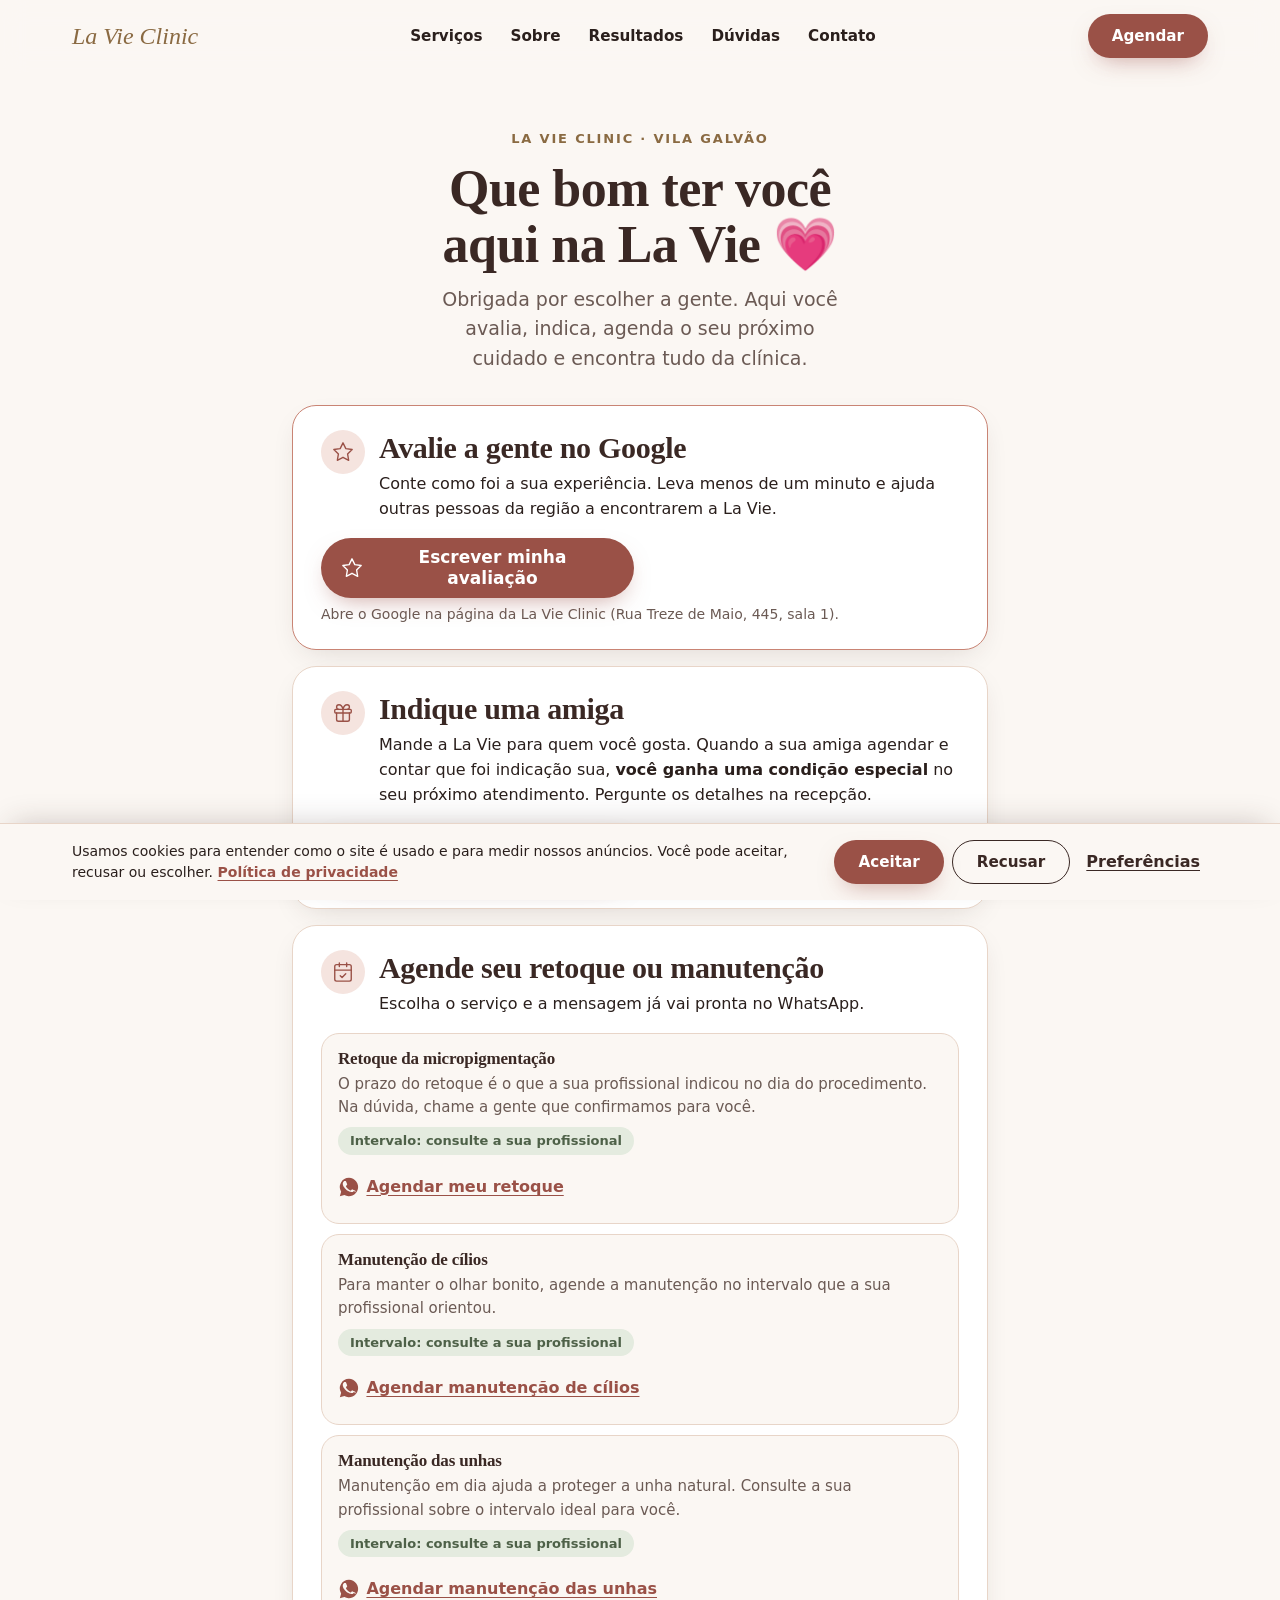
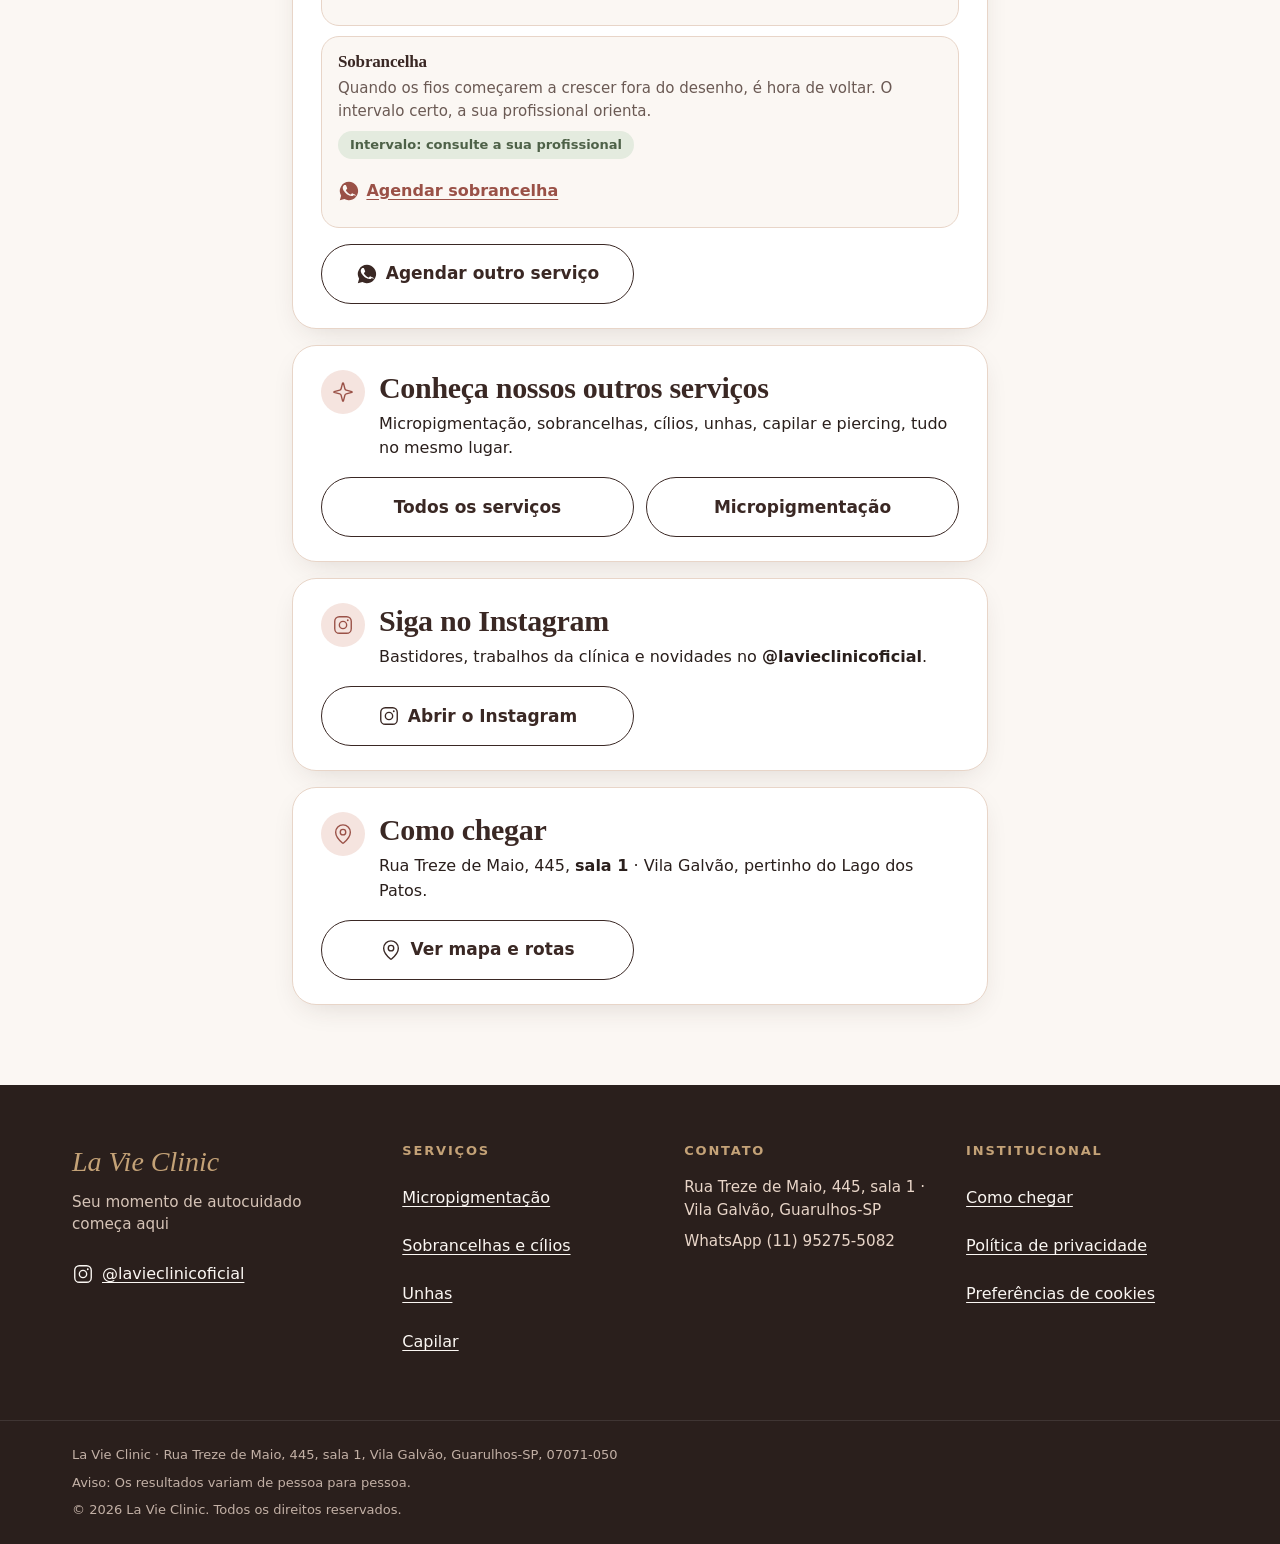
==== cliente/index.html @ 8a04c27c "deploy: paginas /como-chegar e /cliente (QR) + link Como chegar no rodape e no link na bio" ====
<!DOCTYPE html>
<html lang="pt-BR" data-astro-cid-37fxchfa>
<head>
<meta charset="utf-8">
<meta name="viewport" content="width=device-width, initial-scale=1">
<meta name="theme-color" content="#FBF7F3">
<title>Que bom ter você aqui | La Vie Clinic</title>
<meta name="description" content="Página das clientes da La Vie Clinic: avalie, indique uma amiga, agende seu retoque ou manutenção e veja como chegar.">
<meta name="robots" content="noindex, nofollow">
<link rel="canonical" href="https://marcos4213.github.io/la-vie-clinic/cliente/">
<meta property="og:site_name" content="La Vie Clinic">
<meta property="og:title" content="Que bom ter você aqui | La Vie Clinic">
<meta property="og:description" content="Página das clientes da La Vie Clinic: avalie, indique uma amiga, agende seu retoque ou manutenção e veja como chegar.">
<meta property="og:url" content="https://marcos4213.github.io/la-vie-clinic/cliente/">
<meta property="og:image" content="https://marcos4213.github.io/la-vie-clinic/og-default.jpg">
<meta property="og:image:width" content="1200">
<meta property="og:image:height" content="630">
<meta property="og:locale" content="pt_BR">
<meta property="og:type" content="website">
<meta name="twitter:card" content="summary_large_image">
<link rel="icon" type="image/svg+xml" href="../favicon.svg">
<script>document.documentElement.classList.add("js");</script>
<link rel="stylesheet" href="../_astro/index.BKLqGdu9.css">
<link rel="stylesheet" href="../assets/css/paginas-qr.css">
<style>.bg-porcelana\/92[data-astro-cid-3ef6ksr2]{background-color:#fbf7f3eb}</style>
<script type="module" src="../_astro/hoisted.CoeLrfD2.js"></script>
</head>
<body data-astro-cid-37fxchfa>
<a href="#conteudo" class="sr-only focus:not-sr-only focus:absolute focus:top-2 focus:left-2 focus:z-[100] focus:bg-cacau focus:text-porcelana focus:px-4 focus:py-2 focus:rounded-full" data-astro-cid-37fxchfa>Pular para o conteúdo</a>
<header id="site-header" class="sticky top-0 z-40 bg-porcelana/92 backdrop-blur-md transition-shadow" data-astro-cid-3ef6ksr2>
<div class="container-gal flex items-center justify-between gap-4 min-h-[72px]" data-astro-cid-3ef6ksr2>
<a href="../" aria-label="La Vie Clinic, página inicial" class="font-display italic text-[1.5rem] leading-none text-champagne-700 py-2 min-h-[44px] inline-flex items-center" data-astro-cid-3ef6ksr2>La Vie Clinic</a>
<nav aria-label="Navegação principal" class="hidden lg:flex items-center gap-7" data-astro-cid-3ef6ksr2><a href="../#servicos" class="text-[0.95rem] font-semibold text-ink hover:text-rose-700 min-h-[44px] inline-flex items-center" data-astro-cid-3ef6ksr2>Serviços</a><a href="../#sobre" class="text-[0.95rem] font-semibold text-ink hover:text-rose-700 min-h-[44px] inline-flex items-center" data-astro-cid-3ef6ksr2>Sobre</a><a href="../#resultados" class="text-[0.95rem] font-semibold text-ink hover:text-rose-700 min-h-[44px] inline-flex items-center" data-astro-cid-3ef6ksr2>Resultados</a><a href="../#duvidas" class="text-[0.95rem] font-semibold text-ink hover:text-rose-700 min-h-[44px] inline-flex items-center" data-astro-cid-3ef6ksr2>Dúvidas</a><a href="../#contato" class="text-[0.95rem] font-semibold text-ink hover:text-rose-700 min-h-[44px] inline-flex items-center" data-astro-cid-3ef6ksr2>Contato</a></nav>
<div class="flex items-center gap-3" data-astro-cid-3ef6ksr2>
<a href="https://wa.me/5511952755082?text=Ol%C3%A1%21%20Vim%20pelo%20site%20da%20La%20Vie%20Clinic%20e%20gostaria%20de%20agendar%20um%20hor%C3%A1rio.%20%28ref%3A%20cliente-header%29" target="_blank" rel="noopener" data-wa data-servico="geral" data-origem="cliente-header" class="btn-primary !min-h-[44px] !px-6 text-[0.95rem]" data-astro-cid-3ef6ksr2>Agendar</a>
<button id="menu-btn" class="lg:hidden inline-flex items-center justify-center w-[44px] h-[44px] rounded-full border-[1.5px] border-cacau text-cacau" aria-expanded="false" aria-controls="menu-mobile" aria-label="Abrir menu" data-astro-cid-3ef6ksr2><svg width="22" height="22" viewBox="0 0 24 24" fill="none" stroke="currentColor" stroke-width="1.5" stroke-linecap="round" stroke-linejoin="round" aria-hidden="true" focusable="false"><path d="M4 7h16M4 12h16M4 17h16"/></svg></button>
</div>
</div>
<div id="menu-mobile" class="lg:hidden hidden border-t border-nude bg-porcelana" data-astro-cid-3ef6ksr2><nav aria-label="Menu móvel" class="container-gal flex flex-col py-4" data-astro-cid-3ef6ksr2><a href="../#servicos" class="menu-link py-3 min-h-[44px] inline-flex items-center font-semibold text-ink border-b border-nude/60 last:border-0" data-astro-cid-3ef6ksr2>Serviços</a><a href="../#sobre" class="menu-link py-3 min-h-[44px] inline-flex items-center font-semibold text-ink border-b border-nude/60 last:border-0" data-astro-cid-3ef6ksr2>Sobre</a><a href="../#resultados" class="menu-link py-3 min-h-[44px] inline-flex items-center font-semibold text-ink border-b border-nude/60 last:border-0" data-astro-cid-3ef6ksr2>Resultados</a><a href="../#duvidas" class="menu-link py-3 min-h-[44px] inline-flex items-center font-semibold text-ink border-b border-nude/60 last:border-0" data-astro-cid-3ef6ksr2>Dúvidas</a><a href="../#contato" class="menu-link py-3 min-h-[44px] inline-flex items-center font-semibold text-ink border-b border-nude/60 last:border-0" data-astro-cid-3ef6ksr2>Contato</a></nav></div>
</header>
<main id="conteudo" class="lv-main">
<div class="lv-wrap">
<div class="lv-hero">
<p class="eyebrow">La Vie Clinic · Vila Galvão</p>
<h1 class="mt-3">Que bom ter você aqui na La Vie <span aria-hidden="true">💗</span></h1>
<p class="lv-lead">Obrigada por escolher a gente. Aqui você avalia, indica, agenda o seu próximo cuidado e encontra tudo da clínica.</p>
</div>

<div class="lv-cards">

<section class="lv-card lv-card-destaque" aria-labelledby="c-avalie">
<div class="lv-card-top"><span class="lv-ico"><svg width="22" height="22" viewBox="0 0 24 24" fill="none" stroke="currentColor" stroke-width="1.5" stroke-linecap="round" stroke-linejoin="round" aria-hidden="true" focusable="false"><polygon points="12 2 15.09 8.26 22 9.27 17 14.14 18.18 21.02 12 17.77 5.82 21.02 7 14.14 2 9.27 8.91 8.26 12 2"/></svg></span><div>
<h2 id="c-avalie">Avalie a gente no Google</h2>
<p>Conte como foi a sua experiência. Leva menos de um minuto e ajuda outras pessoas da região a encontrarem a La Vie.</p>
</div></div>
<div class="lv-acoes"><a href="https://search.google.com/local/writereview?placeid=ChIJaS_pgof1zpQRuhYhUJe0MIQ" target="_blank" rel="noopener" class="btn-primary lv-btn" data-acao="avaliar_google"><svg width="22" height="22" viewBox="0 0 24 24" fill="none" stroke="currentColor" stroke-width="1.5" stroke-linecap="round" stroke-linejoin="round" aria-hidden="true" focusable="false"><polygon points="12 2 15.09 8.26 22 9.27 17 14.14 18.18 21.02 12 17.77 5.82 21.02 7 14.14 2 9.27 8.91 8.26 12 2"/></svg><span>Escrever minha avaliação</span></a></div>
<p class="lv-nota">Abre o Google na página da La Vie Clinic (Rua Treze de Maio, 445, sala 1).</p>
</section>

<section class="lv-card" aria-labelledby="c-indique">
<div class="lv-card-top"><span class="lv-ico"><svg width="22" height="22" viewBox="0 0 24 24" fill="none" stroke="currentColor" stroke-width="1.5" stroke-linecap="round" stroke-linejoin="round" aria-hidden="true" focusable="false"><rect x="3" y="8" width="18" height="4" rx="1"/><path d="M12 8v13"/><path d="M19 12v7a2 2 0 0 1-2 2H7a2 2 0 0 1-2-2v-7"/><path d="M7.5 8a2.5 2.5 0 0 1 0-5A4.8 8 0 0 1 12 8a4.8 8 0 0 1 4.5-5 2.5 2.5 0 0 1 0 5"/></svg></span><div>
<h2 id="c-indique">Indique uma amiga</h2>
<p>Mande a La Vie para quem você gosta. Quando a sua amiga agendar e contar que foi indicação sua, <strong>você ganha uma condição especial</strong> no seu próximo atendimento. Pergunte os detalhes na recepção.</p>
</div></div>
<div class="lv-acoes">
<a href="https://wa.me/?text=Oi%21%20Fiz%20um%20procedimento%20na%20La%20Vie%20Clinic%2C%20na%20Vila%20Galv%C3%A3o%20%28pertinho%20do%20Lago%20dos%20Patos%29%2C%20e%20amei%20o%20atendimento.%20Se%20quiser%20conhecer%2C%20o%20site%20%C3%A9%20este%3A%20https%3A%2F%2Fmarcos4213.github.io%2Fla-vie-clinic%2F%3Futm_source%3Dindicacao%26utm_medium%3Dwhatsapp%26utm_campaign%3Dindique-uma-amiga%26utm_content%3Dsem-origem%20.%20Se%20agendar%2C%20fala%20que%20foi%20indica%C3%A7%C3%A3o%20minha%21" target="_blank" rel="noopener" class="btn-primary lv-btn" data-acao="indicar_amiga" data-share><svg width="22" height="22" viewBox="0 0 24 24" fill="currentColor" aria-hidden="true" focusable="false"><path d="M12 2a10 10 0 0 0-8.6 15.1L2 22l5-1.3A10 10 0 1 0 12 2zm5.4 14.1c-.2.7-1.3 1.3-1.9 1.4-.5 0-1.1.2-3.7-.8-3.1-1.3-5.1-4.5-5.3-4.7-.1-.2-1.3-1.8-1.3-3.4s.8-2.4 1.1-2.7c.3-.3.7-.4 1-.4h.7c.2 0 .5 0 .8.6l1.1 2.7c.1.2.1.5 0 .7l-.5.7-.6.6c-.2.2-.3.4-.1.7.2.3.9 1.5 2 2.4 1.4 1.2 2.5 1.6 2.9 1.8.3.2.5.1.7-.1l.8-.9c.2-.3.4-.2.7-.1l2.6 1.2c.4.2.6.3.7.5 0 .1 0 .7-.2 1.4z"/></svg><span>Indicar pelo WhatsApp</span></a>
<a href="https://wa.me/5511952755082?text=Ol%C3%A1%21%20Indiquei%20a%20La%20Vie%20Clinic%20para%20uma%20amiga.%20O%20nome%20dela%20%C3%A9%3A%20%28ref%3A%20qr-sem-origem-indicacao%29" target="_blank" rel="noopener" class="btn-secondary lv-btn" data-wa data-servico="indicacao" data-origem="qr-sem-origem" data-wa-msg="Olá! Indiquei a La Vie Clinic para uma amiga. O nome dela é: (ref: qr-{origem}-indicacao)">Avisar a clínica que indiquei</a>
</div>
</section>

<section class="lv-card" aria-labelledby="c-agende">
<div class="lv-card-top"><span class="lv-ico"><svg width="22" height="22" viewBox="0 0 24 24" fill="none" stroke="currentColor" stroke-width="1.5" stroke-linecap="round" stroke-linejoin="round" aria-hidden="true" focusable="false"><rect width="18" height="18" x="3" y="4" rx="2"/><path d="M16 2v4M8 2v4M3 10h18"/><path d="m9 16 2 2 4-4"/></svg></span><div>
<h2 id="c-agende">Agende seu retoque ou manutenção</h2>
<p>Escolha o serviço e a mensagem já vai pronta no WhatsApp.</p>
</div></div>
<div class="lv-servicos">
<div class="lv-servico">
<h3>Retoque da micropigmentação</h3>
<p>O prazo do retoque é o que a sua profissional indicou no dia do procedimento. Na dúvida, chame a gente que confirmamos para você.</p>
<span class="lv-chip">Intervalo: consulte a sua profissional</span><br>
<a href="https://wa.me/5511952755082?text=Ol%C3%A1%21%20Vim%20pelo%20QR%20code%20da%20cl%C3%ADnica%20e%20quero%20agendar%20o%20retoque%20da%20minha%20micropigmenta%C3%A7%C3%A3o.%20%28ref%3A%20qr-sem-origem-retoque-micro%29" target="_blank" rel="noopener" data-wa data-servico="retoque-micro" data-origem="qr-sem-origem" data-wa-msg="Olá! Vim pelo QR code da clínica e quero agendar o retoque da minha micropigmentação. (ref: qr-{origem}-retoque-micro)"><svg width="22" height="22" viewBox="0 0 24 24" fill="currentColor" aria-hidden="true" focusable="false"><path d="M12 2a10 10 0 0 0-8.6 15.1L2 22l5-1.3A10 10 0 1 0 12 2zm5.4 14.1c-.2.7-1.3 1.3-1.9 1.4-.5 0-1.1.2-3.7-.8-3.1-1.3-5.1-4.5-5.3-4.7-.1-.2-1.3-1.8-1.3-3.4s.8-2.4 1.1-2.7c.3-.3.7-.4 1-.4h.7c.2 0 .5 0 .8.6l1.1 2.7c.1.2.1.5 0 .7l-.5.7-.6.6c-.2.2-.3.4-.1.7.2.3.9 1.5 2 2.4 1.4 1.2 2.5 1.6 2.9 1.8.3.2.5.1.7-.1l.8-.9c.2-.3.4-.2.7-.1l2.6 1.2c.4.2.6.3.7.5 0 .1 0 .7-.2 1.4z"/></svg><span>Agendar meu retoque</span></a>
</div>
<div class="lv-servico">
<h3>Manutenção de cílios</h3>
<p>Para manter o olhar bonito, agende a manutenção no intervalo que a sua profissional orientou.</p>
<span class="lv-chip">Intervalo: consulte a sua profissional</span><br>
<a href="https://wa.me/5511952755082?text=Ol%C3%A1%21%20Vim%20pelo%20QR%20code%20da%20cl%C3%ADnica%20e%20quero%20agendar%20a%20manuten%C3%A7%C3%A3o%20dos%20meus%20c%C3%ADlios.%20%28ref%3A%20qr-sem-origem-manutencao-cilios%29" target="_blank" rel="noopener" data-wa data-servico="manutencao-cilios" data-origem="qr-sem-origem" data-wa-msg="Olá! Vim pelo QR code da clínica e quero agendar a manutenção dos meus cílios. (ref: qr-{origem}-manutencao-cilios)"><svg width="22" height="22" viewBox="0 0 24 24" fill="currentColor" aria-hidden="true" focusable="false"><path d="M12 2a10 10 0 0 0-8.6 15.1L2 22l5-1.3A10 10 0 1 0 12 2zm5.4 14.1c-.2.7-1.3 1.3-1.9 1.4-.5 0-1.1.2-3.7-.8-3.1-1.3-5.1-4.5-5.3-4.7-.1-.2-1.3-1.8-1.3-3.4s.8-2.4 1.1-2.7c.3-.3.7-.4 1-.4h.7c.2 0 .5 0 .8.6l1.1 2.7c.1.2.1.5 0 .7l-.5.7-.6.6c-.2.2-.3.4-.1.7.2.3.9 1.5 2 2.4 1.4 1.2 2.5 1.6 2.9 1.8.3.2.5.1.7-.1l.8-.9c.2-.3.4-.2.7-.1l2.6 1.2c.4.2.6.3.7.5 0 .1 0 .7-.2 1.4z"/></svg><span>Agendar manutenção de cílios</span></a>
</div>
<div class="lv-servico">
<h3>Manutenção das unhas</h3>
<p>Manutenção em dia ajuda a proteger a unha natural. Consulte a sua profissional sobre o intervalo ideal para você.</p>
<span class="lv-chip">Intervalo: consulte a sua profissional</span><br>
<a href="https://wa.me/5511952755082?text=Ol%C3%A1%21%20Vim%20pelo%20QR%20code%20da%20cl%C3%ADnica%20e%20quero%20agendar%20a%20manuten%C3%A7%C3%A3o%20das%20minhas%20unhas.%20%28ref%3A%20qr-sem-origem-manutencao-unhas%29" target="_blank" rel="noopener" data-wa data-servico="manutencao-unhas" data-origem="qr-sem-origem" data-wa-msg="Olá! Vim pelo QR code da clínica e quero agendar a manutenção das minhas unhas. (ref: qr-{origem}-manutencao-unhas)"><svg width="22" height="22" viewBox="0 0 24 24" fill="currentColor" aria-hidden="true" focusable="false"><path d="M12 2a10 10 0 0 0-8.6 15.1L2 22l5-1.3A10 10 0 1 0 12 2zm5.4 14.1c-.2.7-1.3 1.3-1.9 1.4-.5 0-1.1.2-3.7-.8-3.1-1.3-5.1-4.5-5.3-4.7-.1-.2-1.3-1.8-1.3-3.4s.8-2.4 1.1-2.7c.3-.3.7-.4 1-.4h.7c.2 0 .5 0 .8.6l1.1 2.7c.1.2.1.5 0 .7l-.5.7-.6.6c-.2.2-.3.4-.1.7.2.3.9 1.5 2 2.4 1.4 1.2 2.5 1.6 2.9 1.8.3.2.5.1.7-.1l.8-.9c.2-.3.4-.2.7-.1l2.6 1.2c.4.2.6.3.7.5 0 .1 0 .7-.2 1.4z"/></svg><span>Agendar manutenção das unhas</span></a>
</div>
<div class="lv-servico">
<h3>Sobrancelha</h3>
<p>Quando os fios começarem a crescer fora do desenho, é hora de voltar. O intervalo certo, a sua profissional orienta.</p>
<span class="lv-chip">Intervalo: consulte a sua profissional</span><br>
<a href="https://wa.me/5511952755082?text=Ol%C3%A1%21%20Vim%20pelo%20QR%20code%20da%20cl%C3%ADnica%20e%20quero%20agendar%20minha%20sobrancelha.%20%28ref%3A%20qr-sem-origem-sobrancelha%29" target="_blank" rel="noopener" data-wa data-servico="sobrancelha" data-origem="qr-sem-origem" data-wa-msg="Olá! Vim pelo QR code da clínica e quero agendar minha sobrancelha. (ref: qr-{origem}-sobrancelha)"><svg width="22" height="22" viewBox="0 0 24 24" fill="currentColor" aria-hidden="true" focusable="false"><path d="M12 2a10 10 0 0 0-8.6 15.1L2 22l5-1.3A10 10 0 1 0 12 2zm5.4 14.1c-.2.7-1.3 1.3-1.9 1.4-.5 0-1.1.2-3.7-.8-3.1-1.3-5.1-4.5-5.3-4.7-.1-.2-1.3-1.8-1.3-3.4s.8-2.4 1.1-2.7c.3-.3.7-.4 1-.4h.7c.2 0 .5 0 .8.6l1.1 2.7c.1.2.1.5 0 .7l-.5.7-.6.6c-.2.2-.3.4-.1.7.2.3.9 1.5 2 2.4 1.4 1.2 2.5 1.6 2.9 1.8.3.2.5.1.7-.1l.8-.9c.2-.3.4-.2.7-.1l2.6 1.2c.4.2.6.3.7.5 0 .1 0 .7-.2 1.4z"/></svg><span>Agendar sobrancelha</span></a>
</div>
</div>
<div class="lv-acoes"><a href="https://wa.me/5511952755082?text=Ol%C3%A1%21%20Vim%20pelo%20QR%20code%20da%20cl%C3%ADnica%20e%20quero%20agendar%20um%20hor%C3%A1rio.%20%28ref%3A%20qr-sem-origem-outro%29" target="_blank" rel="noopener" class="btn-secondary lv-btn" data-wa data-servico="geral" data-origem="qr-sem-origem" data-wa-msg="Olá! Vim pelo QR code da clínica e quero agendar um horário. (ref: qr-{origem}-outro)"><svg width="22" height="22" viewBox="0 0 24 24" fill="currentColor" aria-hidden="true" focusable="false"><path d="M12 2a10 10 0 0 0-8.6 15.1L2 22l5-1.3A10 10 0 1 0 12 2zm5.4 14.1c-.2.7-1.3 1.3-1.9 1.4-.5 0-1.1.2-3.7-.8-3.1-1.3-5.1-4.5-5.3-4.7-.1-.2-1.3-1.8-1.3-3.4s.8-2.4 1.1-2.7c.3-.3.7-.4 1-.4h.7c.2 0 .5 0 .8.6l1.1 2.7c.1.2.1.5 0 .7l-.5.7-.6.6c-.2.2-.3.4-.1.7.2.3.9 1.5 2 2.4 1.4 1.2 2.5 1.6 2.9 1.8.3.2.5.1.7-.1l.8-.9c.2-.3.4-.2.7-.1l2.6 1.2c.4.2.6.3.7.5 0 .1 0 .7-.2 1.4z"/></svg><span>Agendar outro serviço</span></a></div>
</section>

<section class="lv-card" aria-labelledby="c-servicos">
<div class="lv-card-top"><span class="lv-ico"><svg width="22" height="22" viewBox="0 0 24 24" fill="none" stroke="currentColor" stroke-width="1.5" stroke-linecap="round" stroke-linejoin="round" aria-hidden="true" focusable="false"><path d="M9.937 15.5A2 2 0 0 0 8.5 14.063l-6.135-1.582a.5.5 0 0 1 0-.962L8.5 9.936A2 2 0 0 0 9.937 8.5l1.582-6.135a.5.5 0 0 1 .963 0L14.063 8.5A2 2 0 0 0 15.5 9.937l6.135 1.581a.5.5 0 0 1 0 .964L15.5 14.063a2 2 0 0 0-1.437 1.437l-1.582 6.135a.5.5 0 0 1-.963 0z"/></svg></span><div>
<h2 id="c-servicos">Conheça nossos outros serviços</h2>
<p>Micropigmentação, sobrancelhas, cílios, unhas, capilar e piercing, tudo no mesmo lugar.</p>
</div></div>
<div class="lv-acoes">
<a href="../#servicos" class="btn-secondary lv-btn" data-utm data-acao="ver_servicos">Todos os serviços</a>
<a href="../micropigmentacao/" class="btn-secondary lv-btn" data-utm data-acao="ver_micro">Micropigmentação</a>
</div>
</section>

<section class="lv-card" aria-labelledby="c-insta">
<div class="lv-card-top"><span class="lv-ico"><svg width="22" height="22" viewBox="0 0 24 24" fill="none" stroke="currentColor" stroke-width="1.5" stroke-linecap="round" stroke-linejoin="round" aria-hidden="true" focusable="false"><rect x="3" y="3" width="18" height="18" rx="5"/><circle cx="12" cy="12" r="4"/><circle cx="17.2" cy="6.8" r="1" fill="currentColor" stroke="none"/></svg></span><div>
<h2 id="c-insta">Siga no Instagram</h2>
<p>Bastidores, trabalhos da clínica e novidades no <strong>@lavieclinicoficial</strong>.</p>
</div></div>
<div class="lv-acoes"><a href="https://www.instagram.com/lavieclinicoficial" target="_blank" rel="noopener" class="btn-secondary lv-btn" data-acao="instagram"><svg width="22" height="22" viewBox="0 0 24 24" fill="none" stroke="currentColor" stroke-width="1.5" stroke-linecap="round" stroke-linejoin="round" aria-hidden="true" focusable="false"><rect x="3" y="3" width="18" height="18" rx="5"/><circle cx="12" cy="12" r="4"/><circle cx="17.2" cy="6.8" r="1" fill="currentColor" stroke="none"/></svg><span>Abrir o Instagram</span></a></div>
</section>

<section class="lv-card" aria-labelledby="c-chegar">
<div class="lv-card-top"><span class="lv-ico"><svg width="22" height="22" viewBox="0 0 24 24" fill="none" stroke="currentColor" stroke-width="1.5" stroke-linecap="round" stroke-linejoin="round" aria-hidden="true" focusable="false"><path d="M20 10c0 4.993-5.539 10.193-7.399 11.799a1 1 0 0 1-1.202 0C9.539 20.193 4 14.993 4 10a8 8 0 0 1 16 0"/><circle cx="12" cy="10" r="3"/></svg></span><div>
<h2 id="c-chegar">Como chegar</h2>
<p>Rua Treze de Maio, 445, <strong>sala 1</strong> · Vila Galvão, pertinho do Lago dos Patos.</p>
</div></div>
<div class="lv-acoes"><a href="../como-chegar/" class="btn-secondary lv-btn" data-utm data-acao="como_chegar"><svg width="22" height="22" viewBox="0 0 24 24" fill="none" stroke="currentColor" stroke-width="1.5" stroke-linecap="round" stroke-linejoin="round" aria-hidden="true" focusable="false"><path d="M20 10c0 4.993-5.539 10.193-7.399 11.799a1 1 0 0 1-1.202 0C9.539 20.193 4 14.993 4 10a8 8 0 0 1 16 0"/><circle cx="12" cy="10" r="3"/></svg><span>Ver mapa e rotas</span></a></div>
</section>

</div>
</div>
</main>
<footer class="text-nude" style="background:#2A1F1C">
<div class="container-gal py-10 md:py-14 grid gap-8 md:gap-10 md:grid-cols-[1.2fr_1fr_1fr_1fr]">
<div>
<p class="font-display italic text-[1.75rem] text-champagne">La Vie Clinic</p>
<p class="mt-2 text-[0.95rem] text-nude/90">Seu momento de autocuidado começa aqui</p>
<a href="https://www.instagram.com/lavieclinicoficial" target="_blank" rel="noopener" class="mt-4 inline-flex items-center gap-2 text-porcelana link-underline min-h-[44px]"><svg width="22" height="22" viewBox="0 0 24 24" fill="none" stroke="currentColor" stroke-width="1.5" stroke-linecap="round" stroke-linejoin="round" aria-hidden="true" focusable="false"><rect x="3" y="3" width="18" height="18" rx="5"/><circle cx="12" cy="12" r="4"/><circle cx="17.2" cy="6.8" r="1" fill="currentColor" stroke="none"/></svg> @lavieclinicoficial</a>
</div>
<nav aria-label="Serviços"><p class="eyebrow-ondark mb-4">Serviços</p><ul class="space-y-1">
<li><a href="../micropigmentacao/" class="text-porcelana link-underline min-h-[44px] inline-flex items-center">Micropigmentação</a></li>
<li><a href="../#servico-sobrancelhas" class="text-porcelana link-underline min-h-[44px] inline-flex items-center">Sobrancelhas e cílios</a></li>
<li><a href="../#servico-unhas" class="text-porcelana link-underline min-h-[44px] inline-flex items-center">Unhas</a></li>
<li><a href="../#servico-capilar" class="text-porcelana link-underline min-h-[44px] inline-flex items-center">Capilar</a></li>
</ul></nav>
<div><p class="eyebrow-ondark mb-4">Contato</p><address class="not-italic space-y-2 text-[0.95rem]"><p>Rua Treze de Maio, 445, sala 1 · Vila Galvão, Guarulhos-SP</p><p>WhatsApp (11) 95275-5082</p></address></div>
<nav aria-label="Institucional"><p class="eyebrow-ondark mb-4">Institucional</p><ul class="space-y-1">
<li><a href="../como-chegar/" class="text-porcelana link-underline min-h-[44px] inline-flex items-center">Como chegar</a></li>
<li><a href="../privacidade/" class="text-porcelana link-underline min-h-[44px] inline-flex items-center">Política de privacidade</a></li>
<li><button id="open-prefs" type="button" class="text-porcelana link-underline min-h-[44px] inline-flex items-center bg-transparent border-0 cursor-pointer p-0 font-inherit">Preferências de cookies</button></li>
</ul></nav>
</div>
<div class="border-t border-white/10"><div class="container-gal py-6 space-y-2 text-[0.8125rem] text-nude/80">
<p>La Vie Clinic · Rua Treze de Maio, 445, sala 1, Vila Galvão, Guarulhos-SP, 07071-050</p>
<p>Aviso: Os resultados variam de pessoa para pessoa.</p>
<p>© 2026 La Vie Clinic. Todos os direitos reservados.</p>
</div></div>
</footer>
<div id="consent-banner" class="hidden fixed bottom-0 inset-x-0 z-[70] bg-porcelana border-t border-nude" style="box-shadow:0 -10px 30px -12px rgba(58,40,36,.25)" role="region" aria-label="Aviso de cookies" data-astro-cid-2effgw6e><div class="container-gal py-4 flex flex-col md:flex-row md:items-center gap-3" data-astro-cid-2effgw6e><p class="text-[0.875rem] leading-[1.5] flex-1" data-astro-cid-2effgw6e>Usamos cookies para entender como o site é usado e para medir nossos anúncios. Você pode aceitar, recusar ou escolher. <a href="../privacidade/" class="link-underline text-rose-700 font-semibold" data-astro-cid-2effgw6e>Política de privacidade</a></p><div class="flex flex-wrap items-center gap-2" data-astro-cid-2effgw6e><button id="consent-accept" type="button" class="btn-primary !min-h-[44px] !px-6 text-[0.95rem]" data-astro-cid-2effgw6e>Aceitar</button><button id="consent-refuse" type="button" class="btn-secondary !min-h-[44px] !px-6 text-[0.95rem]" data-astro-cid-2effgw6e>Recusar</button><button id="consent-prefs" type="button" class="link-underline min-h-[44px] px-2 font-semibold text-cacau bg-transparent border-0 cursor-pointer" data-astro-cid-2effgw6e>Preferências</button></div></div></div>
<dialog id="consent-dialog" aria-labelledby="consent-dialog-title" class="rounded-card border border-nude bg-porcelana p-0 w-[min(480px,calc(100vw-2rem))]" data-astro-cid-2effgw6e><form method="dialog" class="p-6 flex flex-col gap-4" data-astro-cid-2effgw6e><h2 id="consent-dialog-title" class="text-[1.25rem]" data-astro-cid-2effgw6e>Preferências de cookies</h2><label class="flex items-start justify-between gap-4 min-h-[44px] cursor-pointer" data-astro-cid-2effgw6e><span data-astro-cid-2effgw6e><strong class="block" data-astro-cid-2effgw6e>Medição (Google Analytics)</strong><small class="text-muted" data-astro-cid-2effgw6e>Ajuda a entender visitas. Opcional.</small></span><input id="pref-analytics" type="checkbox" class="w-[24px] h-[24px] accent-[#9A5147]" data-astro-cid-2effgw6e></label><label class="flex items-start justify-between gap-4 min-h-[44px] cursor-pointer" data-astro-cid-2effgw6e><span data-astro-cid-2effgw6e><strong class="block" data-astro-cid-2effgw6e>Marketing (Meta Pixel)</strong><small class="text-muted" data-astro-cid-2effgw6e>Mede anúncios. Opcional.</small></span><input id="pref-marketing" type="checkbox" class="w-[24px] h-[24px] accent-[#9A5147]" data-astro-cid-2effgw6e></label><div class="flex gap-2" data-astro-cid-2effgw6e><button id="prefs-save" type="button" class="btn-primary !min-h-[44px] flex-1" data-astro-cid-2effgw6e>Salvar escolhas</button><button id="prefs-close" type="submit" class="btn-secondary !min-h-[44px] flex-1" data-astro-cid-2effgw6e>Fechar</button></div></form></dialog>
<script type="module">
const lvTrack = async (acao, dados = {}) => {
  const detalhe = { acao, ...dados };
  try { (window.dataLayer = window.dataLayer || []).push({ event: "lv_" + acao, ...detalhe }); } catch {}
  try { window.dispatchEvent(new CustomEvent("gal:qr", { detail: detalhe })); } catch {}
  try {
    const m = await import("../_astro/hoisted.DiF0uLYC.js");
    const api = m.a; // { track, trackCustom, getConsent, initTracking, setConsent }
    if (dados.metaPadrao) api.track(dados.metaPadrao, detalhe, dados.ga4 || acao);
    else api.trackCustom(dados.meta || acao, detalhe, dados.ga4 || acao);
  } catch {}
};
// ---- origem do QR: ?origem=recepcao|cadeira|espelho|cartao|embalagem ----
const ORIGENS = ["recepcao", "cadeira", "espelho", "cartao", "embalagem"];
let origem = "";
try { origem = (new URLSearchParams(location.search).get("origem") || "").toLowerCase().normalize("NFD").replace(/[\u0300-\u036f]/g, "").replace(/[^a-z0-9-]/g, ""); } catch {}
if (!ORIGENS.includes(origem)) origem = "sem-origem";
document.documentElement.dataset.origem = origem;
const UTM = { utm_source: "qr", utm_medium: "offline", utm_campaign: origem };

// Links do site recebem as UTMs do QR
document.querySelectorAll("a[data-utm]").forEach((a) => {
  try { const u = new URL(a.getAttribute("href"), location.href); for (const [k, v] of Object.entries(UTM)) u.searchParams.set(k, v); a.href = u.toString(); } catch {}
});
// Mensagens para a clínica levam a origem no (ref: ...) — é assim que a recepção mede no WhatsApp
document.querySelectorAll("a[data-wa-msg]").forEach((a) => {
  const msg = a.dataset.waMsg.replace("{origem}", origem);
  a.href = "https://wa.me/5511952755082?text=" + encodeURIComponent(msg);
  a.dataset.origem = "qr-" + origem;
});
// Mensagem de indicação: link do site com UTM de indicação (a amiga não veio de QR)
const share = document.querySelector("a[data-share]");
if (share) {
  const site = new URL("../", location.href);
  site.search = new URLSearchParams({ utm_source: "indicacao", utm_medium: "whatsapp", utm_campaign: "indique-uma-amiga", utm_content: origem }).toString();
  const texto = "Oi! Fiz um procedimento na La Vie Clinic, na Vila Galv\u00e3o (pertinho do Lago dos Patos), e amei o atendimento. Se quiser conhecer, o site \u00e9 este: {LINK} . Se agendar, fala que foi indica\u00e7\u00e3o minha!".replace("{LINK}", site.toString());
  share.href = "https://wa.me/?text=" + encodeURIComponent(texto);
}
// Eventos (gancho pronto; Pixel/GA só enviam quando tiverem ID real e consentimento)
lvTrack("qr_scan", { meta: "QRScan", ga4: "qr_scan", origem });
document.addEventListener("click", (e) => {
  const a = e.target.closest("a"); if (!a) return;
  const acao = a.dataset.acao;
  if (acao === "avaliar_google") lvTrack("avaliar_google", { meta: "ReviewClick", ga4: "review_click", origem });
  else if (acao === "indicar_amiga") lvTrack("indicar_amiga", { metaPadrao: "Lead", ga4: "generate_lead", content_name: "indicacao", origem });
  else if (a.hasAttribute("data-wa")) lvTrack("whatsapp_agendar", { meta: "QRWhatsApp", ga4: "qr_whatsapp", servico: a.dataset.servico, origem }); // o Contact padrão já é disparado pelo site em todo [data-wa]
  else if (acao) lvTrack(acao, { meta: "QRNav", ga4: "qr_nav", destino: acao, origem });
});
</script>
</body>
</html>
---- _astro/index.BKLqGdu9.css ----
/*! tailwindcss v4.3.3 | MIT License | https://tailwindcss.com */@layer properties{@supports (((-webkit-hyphens:none)) and (not (margin-trim:inline))) or ((-moz-orient:inline) and (not (color:rgb(from red r g b)))){*,:before,:after,::backdrop{--tw-translate-x:0;--tw-translate-y:0;--tw-translate-z:0;--tw-rotate-x:initial;--tw-rotate-y:initial;--tw-rotate-z:initial;--tw-skew-x:initial;--tw-skew-y:initial;--tw-scroll-snap-strictness:proximity;--tw-space-y-reverse:0;--tw-divide-y-reverse:0;--tw-border-style:solid;--tw-leading:initial;--tw-font-weight:initial;--tw-tracking:initial;--tw-shadow:0 0 #0000;--tw-shadow-color:initial;--tw-shadow-alpha:100%;--tw-inset-shadow:0 0 #0000;--tw-inset-shadow-color:initial;--tw-inset-shadow-alpha:100%;--tw-ring-color:initial;--tw-ring-shadow:0 0 #0000;--tw-inset-ring-color:initial;--tw-inset-ring-shadow:0 0 #0000;--tw-ring-inset:initial;--tw-ring-offset-width:0px;--tw-ring-offset-color:#fff;--tw-ring-offset-shadow:0 0 #0000;--tw-outline-style:solid;--tw-backdrop-blur:initial;--tw-backdrop-brightness:initial;--tw-backdrop-contrast:initial;--tw-backdrop-grayscale:initial;--tw-backdrop-hue-rotate:initial;--tw-backdrop-invert:initial;--tw-backdrop-opacity:initial;--tw-backdrop-saturate:initial;--tw-backdrop-sepia:initial;--tw-duration:initial;--tw-ease:initial}}}@layer theme{:root,:host{--font-sans:"Manrope Variable", system-ui, sans-serif;--font-mono:ui-monospace, SFMono-Regular, Menlo, Monaco, Consolas, "Liberation Mono", "Courier New", monospace;--color-rose-100:#f5e4df;--color-rose-500:#c98474;--color-rose-700:#9a5147;--color-rose-800:#7e4038;--color-white:#fff;--spacing:.25rem;--text-sm:.875rem;--text-sm--line-height:calc(1.25 / .875);--font-weight-semibold:600;--font-weight-bold:700;--tracking-wide:.025em;--leading-tight:1.25;--leading-snug:1.375;--ease-out:cubic-bezier(0, 0, .2, 1);--blur-md:12px;--default-transition-duration:.15s;--default-transition-timing-function:cubic-bezier(.4, 0, .2, 1);--default-font-family:var(--font-sans);--default-mono-font-family:var(--font-mono);--color-porcelana:#fbf7f3;--color-areia:#efded0;--color-nude:#e8d5c8;--color-cacau:#3a2824;--color-ink:#2a1f1c;--color-muted:#6b5a54;--color-champagne:#c4a277;--color-champagne-700:#8a6a42;--color-salvia-100:#e4ebdf;--color-salvia-700:#4e6148;--font-display:"Fraunces Variable", Georgia, serif;--radius-card:24px;--radius-img:20px;--shadow-soft:0 10px 30px -12px #3a28242e;--ease-gal:cubic-bezier(.2, .7, .2, 1)}}@layer base{*,:after,:before,::backdrop{box-sizing:border-box;border:0 solid;margin:0;padding:0}::file-selector-button{box-sizing:border-box;border:0 solid;margin:0;padding:0}html,:host{-webkit-text-size-adjust:100%;tab-size:4;line-height:1.5;font-family:var(--default-font-family,-apple-system, BlinkMacSystemFont, "Segoe UI", Roboto, "Helvetica Neue", "Noto Sans", Arial, sans-serif, "Apple Color Emoji", "Segoe UI Emoji", "Segoe UI Symbol", "Noto Color Emoji");font-feature-settings:var(--default-font-feature-settings,normal);font-variation-settings:var(--default-font-variation-settings,normal);-webkit-tap-highlight-color:transparent}hr{height:0;color:inherit;border-top-width:1px}abbr:where([title]){-webkit-text-decoration:underline dotted;text-decoration:underline dotted}h1,h2,h3,h4,h5,h6{font-size:inherit;font-weight:inherit}a{color:inherit;-webkit-text-decoration:inherit;text-decoration:inherit}b,strong{font-weight:bolder}code,kbd,samp,pre{font-family:var(--default-mono-font-family,ui-monospace, SFMono-Regular, Menlo, Monaco, Consolas, "Liberation Mono", "Courier New", monospace);font-feature-settings:var(--default-mono-font-feature-settings,normal);font-variation-settings:var(--default-mono-font-variation-settings,normal);font-size:1em}small{font-size:80%}sub,sup{vertical-align:baseline;font-size:75%;line-height:0;position:relative}sub{bottom:-.25em}sup{top:-.5em}table{text-indent:0;border-color:inherit;border-collapse:collapse}:-moz-focusring:where(:not(iframe)){outline:auto}progress{vertical-align:baseline}summary{display:list-item}ol,ul,menu{list-style:none}img,svg,video,canvas,audio,iframe,embed,object{vertical-align:middle;display:block}img,video{max-width:100%;height:auto}button,input,select,optgroup,textarea{font:inherit;font-feature-settings:inherit;font-variation-settings:inherit;letter-spacing:inherit;color:inherit;opacity:1;background-color:#0000;border-radius:0}::file-selector-button{font:inherit;font-feature-settings:inherit;font-variation-settings:inherit;letter-spacing:inherit;color:inherit;opacity:1;background-color:#0000;border-radius:0}:where(select:is([multiple],[size])) optgroup{font-weight:bolder}:where(select:is([multiple],[size])) optgroup option{padding-inline-start:20px}::file-selector-button{margin-inline-end:4px}::placeholder{opacity:1}@supports (not ((-webkit-appearance:-apple-pay-button))) or (contain-intrinsic-size:1px){::placeholder{color:currentColor}@supports (color:color-mix(in lab,red,red)){::placeholder{color:color-mix(in oklab,currentcolor 50%,transparent)}}}textarea{resize:vertical}::-webkit-search-decoration{-webkit-appearance:none}::-webkit-date-and-time-value{min-height:1lh;text-align:inherit}::-webkit-datetime-edit{display:inline-flex}::-webkit-datetime-edit-fields-wrapper{padding:0}::-webkit-datetime-edit{padding-block:0}::-webkit-datetime-edit-year-field{padding-block:0}::-webkit-datetime-edit-month-field{padding-block:0}::-webkit-datetime-edit-day-field{padding-block:0}::-webkit-datetime-edit-hour-field{padding-block:0}::-webkit-datetime-edit-minute-field{padding-block:0}::-webkit-datetime-edit-second-field{padding-block:0}::-webkit-datetime-edit-millisecond-field{padding-block:0}::-webkit-datetime-edit-meridiem-field{padding-block:0}::-webkit-calendar-picker-indicator{line-height:1}:-moz-ui-invalid{box-shadow:none}button,input:where([type=button],[type=reset],[type=submit]){appearance:button}::file-selector-button{appearance:button}::-webkit-inner-spin-button{height:auto}::-webkit-outer-spin-button{height:auto}[hidden]:where(:not([hidden=until-found])){display:none!important}html{color:var(--color-ink);background:var(--color-porcelana);font-family:var(--font-sans);-webkit-font-smoothing:antialiased;scroll-behavior:smooth}html,body{overflow-x:clip}@supports not (overflow:clip){html,body{overflow-x:hidden}}h1,h2,h3{font-family:var(--font-display);color:var(--color-cacau);letter-spacing:-.01em;text-wrap:balance}h1{font-size:clamp(2.25rem,6vw,3.75rem);font-weight:600;line-height:1.05}h2{font-size:clamp(1.75rem,4.2vw,2.75rem);font-weight:600;line-height:1.12}h3{font-size:clamp(1.25rem,2.6vw,1.5rem);font-weight:500;line-height:1.25}:focus-visible{outline:3px solid var(--color-rose-500);outline-offset:2px}::selection{background:var(--color-rose-100);color:var(--color-cacau)}@media (prefers-reduced-motion:reduce){*,:before,:after{scroll-behavior:auto!important;transition:none!important;animation:none!important}}}@layer components{.btn-primary{justify-content:center;align-items:center;gap:calc(var(--spacing) * 2);background-color:var(--color-rose-700);min-height:52px;padding-inline:calc(var(--spacing) * 7);--tw-font-weight:var(--font-weight-bold);font-weight:var(--font-weight-bold);color:var(--color-white);--tw-shadow:0 10px 24px -10px var(--tw-shadow-color,#9a51478c);box-shadow:var(--tw-inset-shadow),var(--tw-inset-ring-shadow),var(--tw-ring-offset-shadow),var(--tw-ring-shadow),var(--tw-shadow);transition-property:all;transition-timing-function:var(--tw-ease,var(--default-transition-timing-function));transition-duration:var(--tw-duration,var(--default-transition-duration));--tw-duration:.2s;border-radius:3.40282e38px;transition-duration:.2s;display:inline-flex}@media (hover:hover){.btn-primary:hover{background-color:var(--color-rose-800)}}.btn-primary:active{scale:.98}.btn-primary{isolation:isolate;position:relative;overflow:hidden}.btn-primary:after{content:"";z-index:1;transition:transform .55s var(--ease-gal);pointer-events:none;background:linear-gradient(105deg,#0000 40%,#ffffff47,#0000 60%);position:absolute;inset:-2px;transform:translate(-110%)}.btn-primary:hover:after{transform:translate(110%)}.btn-secondary{justify-content:center;align-items:center;gap:calc(var(--spacing) * 2);border-style:var(--tw-border-style);border-width:1.5px;border-color:var(--color-cacau);min-height:52px;padding-inline:calc(var(--spacing) * 7);--tw-font-weight:var(--font-weight-bold);font-weight:var(--font-weight-bold);color:var(--color-cacau);border-radius:3.40282e38px;display:inline-flex}@media (hover:hover){.btn-secondary:hover{background-color:var(--color-nude)}}.btn-secondary:active{scale:.98}.btn-ondark{justify-content:center;align-items:center;gap:calc(var(--spacing) * 2);background-color:var(--color-porcelana);min-height:52px;padding-inline:calc(var(--spacing) * 7);--tw-font-weight:var(--font-weight-bold);font-weight:var(--font-weight-bold);color:var(--color-cacau);border-radius:3.40282e38px;display:inline-flex}@media (hover:hover){.btn-ondark:hover{background-color:var(--color-white)}}.btn-ondark:active{scale:.98}.eyebrow{--tw-font-weight:var(--font-weight-bold);font-size:.8125rem;font-weight:var(--font-weight-bold);--tw-tracking:.14em;letter-spacing:.14em;color:var(--color-champagne-700);text-transform:uppercase}.eyebrow-ondark{--tw-font-weight:var(--font-weight-bold);font-size:.8125rem;font-weight:var(--font-weight-bold);--tw-tracking:.14em;letter-spacing:.14em;color:var(--color-champagne);text-transform:uppercase}.badge-bio{align-items:center;gap:calc(var(--spacing) * 1.5);background-color:var(--color-salvia-100);padding-inline:calc(var(--spacing) * 3);padding-block:calc(var(--spacing) * 1.5);font-size:var(--text-sm);line-height:var(--tw-leading,var(--text-sm--line-height));--tw-font-weight:var(--font-weight-semibold);font-weight:var(--font-weight-semibold);color:var(--color-salvia-700);border-radius:3.40282e38px;display:inline-flex}.badge-trust{align-items:center;gap:calc(var(--spacing) * 1.5);background-color:var(--color-rose-100);padding-inline:calc(var(--spacing) * 3);padding-block:calc(var(--spacing) * 1.5);font-size:var(--text-sm);line-height:var(--tw-leading,var(--text-sm--line-height));--tw-font-weight:var(--font-weight-semibold);font-weight:var(--font-weight-semibold);color:var(--color-cacau);border-radius:3.40282e38px;display:inline-flex}.card{border-radius:var(--radius-card);border-style:var(--tw-border-style);border-width:1px;border-color:var(--color-nude);background-color:var(--color-porcelana);--tw-shadow:0 10px 30px -12px var(--tw-shadow-color,#3a28242e);box-shadow:var(--tw-inset-shadow),var(--tw-inset-ring-shadow),var(--tw-ring-offset-shadow),var(--tw-ring-shadow),var(--tw-shadow)}.card-dark{border-radius:var(--radius-card);border-style:var(--tw-border-style);border-width:1px;border-color:#ffffff1a}@supports (color:color-mix(in lab,red,red)){.card-dark{border-color:color-mix(in oklab,var(--color-white) 10%,transparent)}}.card-dark{background-color:#ffffff0d}@supports (color:color-mix(in lab,red,red)){.card-dark{background-color:color-mix(in oklab,var(--color-white) 5%,transparent)}}.card-dark{--tw-shadow:0 10px 30px -12px var(--tw-shadow-color,#3a28242e);box-shadow:var(--tw-inset-shadow),var(--tw-inset-ring-shadow),var(--tw-ring-offset-shadow),var(--tw-ring-shadow),var(--tw-shadow)}.container-gal{width:100%;max-width:1200px;padding-inline:calc(var(--spacing) * 5);margin-inline:auto}@media (min-width:48rem){.container-gal{padding-inline:calc(var(--spacing) * 8)}}.section{padding-block:calc(var(--spacing) * 16)}@media (min-width:64rem){.section{padding-block:calc(var(--spacing) * 24)}}.reveal{opacity:1;transform:none}html.js .reveal{opacity:0;transition:opacity .35s var(--ease-gal),transform .35s var(--ease-gal);transition-delay:var(--d,0s);transform:translateY(12px)}html.js .reveal.is-visible{opacity:1;transform:none}.marquee{overflow:hidden}.marquee-track{width:max-content;animation:28s linear infinite marquee;display:flex}.marquee:hover .marquee-track{animation-play-state:paused}@keyframes marquee{to{transform:translate(-50%)}}}@layer utilities{.visible{visibility:visible}.sr-only{clip-path:inset(50%);white-space:nowrap;border-width:0;width:1px;height:1px;margin:-1px;padding:0;position:absolute;overflow:hidden}.absolute{position:absolute}.fixed{position:fixed}.relative{position:relative}.static{position:static}.sticky{position:sticky}.inset-0{inset:0}.inset-x-0{inset-inline:0}.top-0{top:0}.top-1{top:var(--spacing)}.top-3{top:calc(var(--spacing) * 3)}.right-2{right:calc(var(--spacing) * 2)}.right-4{right:calc(var(--spacing) * 4)}.-bottom-3{bottom:calc(var(--spacing) * -3)}.bottom-0{bottom:0}.bottom-3{bottom:calc(var(--spacing) * 3)}.left-0{left:0}.left-2{left:calc(var(--spacing) * 2)}.left-3{left:calc(var(--spacing) * 3)}.z-40{z-index:40}.z-\[60\]{z-index:60}.z-\[70\]{z-index:70}.m-0{margin:0}.mx-2{margin-inline:calc(var(--spacing) * 2)}.mx-auto{margin-inline:auto}.mt-0\.5{margin-top:calc(var(--spacing) * .5)}.mt-1{margin-top:var(--spacing)}.mt-2{margin-top:calc(var(--spacing) * 2)}.mt-3{margin-top:calc(var(--spacing) * 3)}.mt-4{margin-top:calc(var(--spacing) * 4)}.mt-5{margin-top:calc(var(--spacing) * 5)}.mt-6{margin-top:calc(var(--spacing) * 6)}.mt-8{margin-top:calc(var(--spacing) * 8)}.mt-10{margin-top:calc(var(--spacing) * 10)}.mt-auto{margin-top:auto}.mr-1{margin-right:var(--spacing)}.mb-2{margin-bottom:calc(var(--spacing) * 2)}.mb-3{margin-bottom:calc(var(--spacing) * 3)}.mb-4{margin-bottom:calc(var(--spacing) * 4)}.ml-1{margin-left:var(--spacing)}.block{display:block}.flex{display:flex}.grid{display:grid}.hidden{display:none}.inline-flex{display:inline-flex}.aspect-\[4\/3\]{aspect-ratio:4/3}.aspect-\[4\/5\]{aspect-ratio:4/5}.h-14{height:calc(var(--spacing) * 14)}.h-\[6px\]{height:6px}.h-\[20px\]{height:20px}.h-\[24px\]{height:24px}.h-\[36px\]{height:36px}.h-\[40px\]{height:40px}.h-\[44px\]{height:44px}.h-\[52px\]{height:52px}.h-fit{height:fit-content}.h-full{height:100%}.max-h-\[30vh\]{max-height:30vh}.max-h-\[40vh\]{max-height:40vh}.\!min-h-\[44px\]{min-height:44px!important}.\!min-h-\[48px\]{min-height:48px!important}.min-h-\[44px\]{min-height:44px}.min-h-\[56px\]{min-height:56px}.min-h-\[72px\]{min-height:72px}.min-h-\[100dvh\]{min-height:100dvh}.min-h-\[240px\]{min-height:240px}.min-h-\[320px\]{min-height:320px}.w-1\/3{width:33.3333%}.w-14{width:calc(var(--spacing) * 14)}.w-\[20px\]{width:20px}.w-\[24px\]{width:24px}.w-\[36px\]{width:36px}.w-\[40px\]{width:40px}.w-\[44px\]{width:44px}.w-\[52px\]{width:52px}.w-\[152px\]{width:152px}.w-\[min\(480px\,calc\(100vw-2rem\)\)\]{width:min(480px,100vw - 2rem)}.w-full{width:100%}.max-w-\[62ch\]{max-width:62ch}.max-w-\[72ch\]{max-width:72ch}.max-w-\[320px\]{max-width:320px}.max-w-\[480px\]{max-width:480px}.max-w-\[560px\]{max-width:560px}.max-w-\[640px\]{max-width:640px}.max-w-\[720px\]{max-width:720px}.max-w-\[800px\]{max-width:800px}.max-w-\[880px\]{max-width:880px}.min-w-\[82\%\]{min-width:82%}.flex-1{flex:1}.shrink-0{flex-shrink:0}.translate-y-full{--tw-translate-y:100%;translate:var(--tw-translate-x) var(--tw-translate-y)}.transform{transform:var(--tw-rotate-x,) var(--tw-rotate-y,) var(--tw-rotate-z,) var(--tw-skew-x,) var(--tw-skew-y,)}.cursor-ew-resize{cursor:ew-resize}.cursor-pointer{cursor:pointer}.snap-x{scroll-snap-type:x var(--tw-scroll-snap-strictness)}.snap-start{scroll-snap-align:start}.list-disc{list-style-type:disc}.list-none{list-style-type:none}.grid-cols-1{grid-template-columns:repeat(1,minmax(0,1fr))}.grid-cols-2{grid-template-columns:repeat(2,minmax(0,1fr))}.grid-cols-\[auto_1fr\]{grid-template-columns:auto 1fr}.flex-col{flex-direction:column}.flex-wrap{flex-wrap:wrap}.items-center{align-items:center}.items-start{align-items:flex-start}.items-stretch{align-items:stretch}.justify-between{justify-content:space-between}.justify-center{justify-content:center}.gap-1{gap:var(--spacing)}.gap-1\.5{gap:calc(var(--spacing) * 1.5)}.gap-2{gap:calc(var(--spacing) * 2)}.gap-2\.5{gap:calc(var(--spacing) * 2.5)}.gap-3{gap:calc(var(--spacing) * 3)}.gap-4{gap:calc(var(--spacing) * 4)}.gap-5{gap:calc(var(--spacing) * 5)}.gap-6{gap:calc(var(--spacing) * 6)}.gap-7{gap:calc(var(--spacing) * 7)}.gap-8{gap:calc(var(--spacing) * 8)}:where(.space-y-1>:not(:last-child)){--tw-space-y-reverse:0;margin-block-start:calc(var(--spacing) * var(--tw-space-y-reverse));margin-block-end:calc(var(--spacing) * calc(1 - var(--tw-space-y-reverse)))}:where(.space-y-1\.5>:not(:last-child)){--tw-space-y-reverse:0;margin-block-start:calc(calc(var(--spacing) * 1.5) * var(--tw-space-y-reverse));margin-block-end:calc(calc(var(--spacing) * 1.5) * calc(1 - var(--tw-space-y-reverse)))}:where(.space-y-2>:not(:last-child)){--tw-space-y-reverse:0;margin-block-start:calc(calc(var(--spacing) * 2) * var(--tw-space-y-reverse));margin-block-end:calc(calc(var(--spacing) * 2) * calc(1 - var(--tw-space-y-reverse)))}:where(.space-y-2\.5>:not(:last-child)){--tw-space-y-reverse:0;margin-block-start:calc(calc(var(--spacing) * 2.5) * var(--tw-space-y-reverse));margin-block-end:calc(calc(var(--spacing) * 2.5) * calc(1 - var(--tw-space-y-reverse)))}:where(.space-y-3>:not(:last-child)){--tw-space-y-reverse:0;margin-block-start:calc(calc(var(--spacing) * 3) * var(--tw-space-y-reverse));margin-block-end:calc(calc(var(--spacing) * 3) * calc(1 - var(--tw-space-y-reverse)))}:where(.space-y-4>:not(:last-child)){--tw-space-y-reverse:0;margin-block-start:calc(calc(var(--spacing) * 4) * var(--tw-space-y-reverse));margin-block-end:calc(calc(var(--spacing) * 4) * calc(1 - var(--tw-space-y-reverse)))}:where(.space-y-5>:not(:last-child)){--tw-space-y-reverse:0;margin-block-start:calc(calc(var(--spacing) * 5) * var(--tw-space-y-reverse));margin-block-end:calc(calc(var(--spacing) * 5) * calc(1 - var(--tw-space-y-reverse)))}:where(.space-y-6>:not(:last-child)){--tw-space-y-reverse:0;margin-block-start:calc(calc(var(--spacing) * 6) * var(--tw-space-y-reverse));margin-block-end:calc(calc(var(--spacing) * 6) * calc(1 - var(--tw-space-y-reverse)))}.gap-x-6{column-gap:calc(var(--spacing) * 6)}.gap-y-0{row-gap:0}:where(.divide-y>:not(:last-child)){--tw-divide-y-reverse:0;border-bottom-style:var(--tw-border-style);border-top-style:var(--tw-border-style);border-top-width:calc(1px * var(--tw-divide-y-reverse));border-bottom-width:calc(1px * calc(1 - var(--tw-divide-y-reverse)))}:where(.divide-nude>:not(:last-child)){border-color:var(--color-nude)}.self-start{align-self:flex-start}.overflow-hidden{overflow:hidden}.overflow-x-auto{overflow-x:auto}.\!rounded-\[1\.1rem\]{border-radius:1.1rem!important}.rounded-\[1\.1rem\]{border-radius:1.1rem}.rounded-\[1\.4rem\]{border-radius:1.4rem}.rounded-\[20px\]{border-radius:20px}.rounded-card{border-radius:var(--radius-card)}.rounded-full{border-radius:3.40282e38px}.rounded-img{border-radius:var(--radius-img)}.border{border-style:var(--tw-border-style);border-width:1px}.border-0{border-style:var(--tw-border-style);border-width:0}.border-2{border-style:var(--tw-border-style);border-width:2px}.border-\[1\.5px\]{border-style:var(--tw-border-style);border-width:1.5px}.border-y{border-block-style:var(--tw-border-style);border-block-width:1px}.border-t{border-top-style:var(--tw-border-style);border-top-width:1px}.border-b{border-bottom-style:var(--tw-border-style);border-bottom-width:1px}.border-dashed{--tw-border-style:dashed;border-style:dashed}.border-cacau{border-color:var(--color-cacau)}.border-nude{border-color:var(--color-nude)}.border-nude\/60{border-color:#e8d5c899}@supports (color:color-mix(in lab,red,red)){.border-nude\/60{border-color:color-mix(in oklab,var(--color-nude) 60%,transparent)}}.border-rose-500{border-color:var(--color-rose-500)}.border-salvia-700\/40{border-color:#4e614866}@supports (color:color-mix(in lab,red,red)){.border-salvia-700\/40{border-color:color-mix(in oklab,var(--color-salvia-700) 40%,transparent)}}.border-white\/10{border-color:#ffffff1a}@supports (color:color-mix(in lab,red,red)){.border-white\/10{border-color:color-mix(in oklab,var(--color-white) 10%,transparent)}}.border-white\/15{border-color:#ffffff26}@supports (color:color-mix(in lab,red,red)){.border-white\/15{border-color:color-mix(in oklab,var(--color-white) 15%,transparent)}}.\!bg-porcelana{background-color:var(--color-porcelana)!important}.bg-areia{background-color:var(--color-areia)}.bg-cacau{background-color:var(--color-cacau)}.bg-nude{background-color:var(--color-nude)}.bg-porcelana{background-color:var(--color-porcelana)}.bg-porcelana\/92{background-color:#fbf7f3eb}@supports (color:color-mix(in lab,red,red)){.bg-porcelana\/92{background-color:color-mix(in oklab,var(--color-porcelana) 92%,transparent)}}.bg-porcelana\/95{background-color:#fbf7f3f2}@supports (color:color-mix(in lab,red,red)){.bg-porcelana\/95{background-color:color-mix(in oklab,var(--color-porcelana) 95%,transparent)}}.bg-rose-100{background-color:var(--color-rose-100)}.bg-rose-700{background-color:var(--color-rose-700)}.bg-transparent{background-color:#0000}.object-cover{object-fit:cover}.p-0{padding:0}.p-1\.5{padding:calc(var(--spacing) * 1.5)}.p-3{padding:calc(var(--spacing) * 3)}.p-4{padding:calc(var(--spacing) * 4)}.p-5{padding:calc(var(--spacing) * 5)}.p-6{padding:calc(var(--spacing) * 6)}.\!px-5{padding-inline:calc(var(--spacing) * 5)!important}.\!px-6{padding-inline:calc(var(--spacing) * 6)!important}.px-1{padding-inline:var(--spacing)}.px-2{padding-inline:calc(var(--spacing) * 2)}.px-3{padding-inline:calc(var(--spacing) * 3)}.px-3\.5{padding-inline:calc(var(--spacing) * 3.5)}.px-4{padding-inline:calc(var(--spacing) * 4)}.px-5{padding-inline:calc(var(--spacing) * 5)}.px-6{padding-inline:calc(var(--spacing) * 6)}.\!py-12{padding-block:calc(var(--spacing) * 12)!important}.py-0\.5{padding-block:calc(var(--spacing) * .5)}.py-1{padding-block:var(--spacing)}.py-1\.5{padding-block:calc(var(--spacing) * 1.5)}.py-2{padding-block:calc(var(--spacing) * 2)}.py-3{padding-block:calc(var(--spacing) * 3)}.py-4{padding-block:calc(var(--spacing) * 4)}.py-6{padding-block:calc(var(--spacing) * 6)}.py-8{padding-block:calc(var(--spacing) * 8)}.py-10{padding-block:calc(var(--spacing) * 10)}.py-12{padding-block:calc(var(--spacing) * 12)}.py-14{padding-block:calc(var(--spacing) * 14)}.py-24{padding-block:calc(var(--spacing) * 24)}.\!pt-10{padding-top:calc(var(--spacing) * 10)!important}.pt-1\.5{padding-top:calc(var(--spacing) * 1.5)}.pt-2{padding-top:calc(var(--spacing) * 2)}.pt-4{padding-top:calc(var(--spacing) * 4)}.pt-6{padding-top:calc(var(--spacing) * 6)}.pt-10{padding-top:calc(var(--spacing) * 10)}.pb-2{padding-bottom:calc(var(--spacing) * 2)}.pb-5{padding-bottom:calc(var(--spacing) * 5)}.pb-10{padding-bottom:calc(var(--spacing) * 10)}.pb-14{padding-bottom:calc(var(--spacing) * 14)}.pl-5{padding-left:calc(var(--spacing) * 5)}.pl-10{padding-left:calc(var(--spacing) * 10)}.text-center{text-align:center}.text-left{text-align:left}.text-right{text-align:right}.font-display{font-family:var(--font-display)}.font-sans{font-family:var(--font-sans)}.text-\[0\.7em\]{font-size:.7em}.text-\[0\.9rem\]{font-size:.9rem}.text-\[0\.75rem\]{font-size:.75rem}.text-\[0\.95rem\]{font-size:.95rem}.text-\[0\.875rem\]{font-size:.875rem}.text-\[0\.6875rem\]{font-size:.6875rem}.text-\[0\.8125rem\]{font-size:.8125rem}.text-\[1\.5rem\]{font-size:1.5rem}.text-\[1\.25rem\]{font-size:1.25rem}.text-\[1\.35rem\]{font-size:1.35rem}.text-\[1\.75rem\]{font-size:1.75rem}.text-\[1\.125rem\]{font-size:1.125rem}.text-\[1\.0625rem\]{font-size:1.0625rem}.text-\[1rem\]{font-size:1rem}.text-\[2rem\]{font-size:2rem}.text-\[3rem\]{font-size:3rem}.text-\[clamp\(1\.2rem\,2\.5vw\,1\.5rem\)\]{font-size:clamp(1.2rem,2.5vw,1.5rem)}.text-\[clamp\(1\.05rem\,2vw\,1\.25rem\)\]{font-size:clamp(1.05rem,2vw,1.25rem)}.text-\[clamp\(1\.15rem\,2\.5vw\,1\.4rem\)\]{font-size:clamp(1.15rem,2.5vw,1.4rem)}.text-\[clamp\(1\.15rem\,3\.5vw\,1\.5rem\)\]{font-size:clamp(1.15rem,3.5vw,1.5rem)}.text-\[clamp\(1\.25rem\,3vw\,1\.6rem\)\]{font-size:clamp(1.25rem,3vw,1.6rem)}.text-\[clamp\(1\.0625rem\,2vw\,1\.25rem\)\]{font-size:clamp(1.0625rem,2vw,1.25rem)}.text-\[clamp\(1rem\,1\.8vw\,1\.125rem\)\]{font-size:clamp(1rem,1.8vw,1.125rem)}.text-\[clamp\(2\.1rem\,7vw\,3\.75rem\)\]{font-size:clamp(2.1rem,7vw,3.75rem)}.text-\[clamp\(2\.25rem\,6vw\,3\.75rem\)\]{font-size:clamp(2.25rem,6vw,3.75rem)}.leading-\[1\.4\]{--tw-leading:1.4;line-height:1.4}.leading-\[1\.05\]{--tw-leading:1.05;line-height:1.05}.leading-\[1\.5\]{--tw-leading:1.5;line-height:1.5}.leading-\[1\.6\]{--tw-leading:1.6;line-height:1.6}.leading-\[1\.45\]{--tw-leading:1.45;line-height:1.45}.leading-\[1\.55\]{--tw-leading:1.55;line-height:1.55}.leading-\[1\.65\]{--tw-leading:1.65;line-height:1.65}.leading-none{--tw-leading:1;line-height:1}.leading-snug{--tw-leading:var(--leading-snug);line-height:var(--leading-snug)}.leading-tight{--tw-leading:var(--leading-tight);line-height:var(--leading-tight)}.font-bold{--tw-font-weight:var(--font-weight-bold);font-weight:var(--font-weight-bold)}.font-semibold{--tw-font-weight:var(--font-weight-semibold);font-weight:var(--font-weight-semibold)}.tracking-wide{--tw-tracking:var(--tracking-wide);letter-spacing:var(--tracking-wide)}.whitespace-nowrap{white-space:nowrap}.whitespace-pre-line{white-space:pre-line}.\!text-porcelana{color:var(--color-porcelana)!important}.text-cacau{color:var(--color-cacau)}.text-champagne{color:var(--color-champagne)}.text-champagne-700{color:var(--color-champagne-700)}.text-ink{color:var(--color-ink)}.text-muted{color:var(--color-muted)}.text-nude{color:var(--color-nude)}.text-nude\/80{color:#e8d5c8cc}@supports (color:color-mix(in lab,red,red)){.text-nude\/80{color:color-mix(in oklab,var(--color-nude) 80%,transparent)}}.text-nude\/90{color:#e8d5c8e6}@supports (color:color-mix(in lab,red,red)){.text-nude\/90{color:color-mix(in oklab,var(--color-nude) 90%,transparent)}}.text-porcelana{color:var(--color-porcelana)}.text-rose-500{color:var(--color-rose-500)}.text-rose-700{color:var(--color-rose-700)}.text-salvia-700{color:var(--color-salvia-700)}.text-white{color:var(--color-white)}.uppercase{text-transform:uppercase}.italic{font-style:italic}.not-italic{font-style:normal}.accent-\[\#9A5147\]{accent-color:#9a5147}.opacity-0{opacity:0}.shadow{--tw-shadow:0 1px 3px 0 var(--tw-shadow-color,#0000001a), 0 1px 2px -1px var(--tw-shadow-color,#0000001a);box-shadow:var(--tw-inset-shadow),var(--tw-inset-ring-shadow),var(--tw-ring-offset-shadow),var(--tw-ring-shadow),var(--tw-shadow)}.shadow-soft{--tw-shadow:0 10px 30px -12px var(--tw-shadow-color,#3a28242e);box-shadow:var(--tw-inset-shadow),var(--tw-inset-ring-shadow),var(--tw-ring-offset-shadow),var(--tw-ring-shadow),var(--tw-shadow)}.outline{outline-style:var(--tw-outline-style);outline-width:1px}.backdrop-blur-md{--tw-backdrop-blur:blur(var(--blur-md));-webkit-backdrop-filter:var(--tw-backdrop-blur,) var(--tw-backdrop-brightness,) var(--tw-backdrop-contrast,) var(--tw-backdrop-grayscale,) var(--tw-backdrop-hue-rotate,) var(--tw-backdrop-invert,) var(--tw-backdrop-opacity,) var(--tw-backdrop-saturate,) var(--tw-backdrop-sepia,);backdrop-filter:var(--tw-backdrop-blur,) var(--tw-backdrop-brightness,) var(--tw-backdrop-contrast,) var(--tw-backdrop-grayscale,) var(--tw-backdrop-hue-rotate,) var(--tw-backdrop-invert,) var(--tw-backdrop-opacity,) var(--tw-backdrop-saturate,) var(--tw-backdrop-sepia,)}.transition{transition-property:color,background-color,border-color,outline-color,text-decoration-color,fill,stroke,--tw-gradient-from,--tw-gradient-via,--tw-gradient-to,opacity,box-shadow,transform,translate,scale,rotate,filter,-webkit-backdrop-filter,backdrop-filter,display,content-visibility,overlay,pointer-events;transition-timing-function:var(--tw-ease,var(--default-transition-timing-function));transition-duration:var(--tw-duration,var(--default-transition-duration))}.transition-all{transition-property:all;transition-timing-function:var(--tw-ease,var(--default-transition-timing-function));transition-duration:var(--tw-duration,var(--default-transition-duration))}.transition-shadow{transition-property:box-shadow;transition-timing-function:var(--tw-ease,var(--default-transition-timing-function));transition-duration:var(--tw-duration,var(--default-transition-duration))}.transition-transform{transition-property:transform,translate,scale,rotate;transition-timing-function:var(--tw-ease,var(--default-transition-timing-function));transition-duration:var(--tw-duration,var(--default-transition-duration))}.duration-200{--tw-duration:.2s;transition-duration:.2s}.ease-out{--tw-ease:var(--ease-out);transition-timing-function:var(--ease-out)}.select-none{-webkit-user-select:none;user-select:none}.group-open\:rotate-45:is(:where(.group):is([open],:popover-open,:open) *){rotate:45deg}.last\:border-0:last-child{border-style:var(--tw-border-style);border-width:0}@media (hover:hover){.hover\:text-rose-700:hover{color:var(--color-rose-700)}}.focus\:not-sr-only:focus{clip-path:none;white-space:normal;width:auto;height:auto;margin:0;padding:0;position:static;overflow:visible}.focus\:absolute:focus{position:absolute}.focus\:top-2:focus{top:calc(var(--spacing) * 2)}.focus\:left-2:focus{left:calc(var(--spacing) * 2)}.focus\:z-\[100\]:focus{z-index:100}.focus\:rounded-full:focus{border-radius:3.40282e38px}.focus\:bg-cacau:focus{background-color:var(--color-cacau)}.focus\:px-4:focus{padding-inline:calc(var(--spacing) * 4)}.focus\:py-2:focus{padding-block:calc(var(--spacing) * 2)}.focus\:text-porcelana:focus{color:var(--color-porcelana)}.active\:scale-\[0\.98\]:active{scale:.98}@media (min-width:40rem){.sm\:ml-2{margin-left:calc(var(--spacing) * 2)}.sm\:max-h-\[44vh\]{max-height:44vh}.sm\:w-auto{width:auto}.sm\:min-w-\[320px\]{min-width:320px}.sm\:grid-cols-2{grid-template-columns:repeat(2,minmax(0,1fr))}.sm\:flex-row{flex-direction:row}.sm\:flex-wrap{flex-wrap:wrap}.sm\:items-center{align-items:center}.sm\:items-start{align-items:flex-start}.sm\:justify-start{justify-content:flex-start}.sm\:gap-5{gap:calc(var(--spacing) * 5)}.sm\:gap-6{gap:calc(var(--spacing) * 6)}.sm\:border-b-0{border-bottom-style:var(--tw-border-style);border-bottom-width:0}.sm\:p-4{padding:calc(var(--spacing) * 4)}.sm\:py-0{padding-block:0}.sm\:text-\[0\.8125rem\]{font-size:.8125rem}}@media (min-width:48rem){.md\:order-2{order:2}.md\:hidden{display:none}.md\:grid-cols-2{grid-template-columns:repeat(2,minmax(0,1fr))}.md\:grid-cols-3{grid-template-columns:repeat(3,minmax(0,1fr))}.md\:grid-cols-\[1\.2fr_1fr_1fr_1fr\]{grid-template-columns:1.2fr 1fr 1fr 1fr}.md\:flex-row{flex-direction:row}.md\:flex-wrap{flex-wrap:wrap}.md\:items-center{align-items:center}.md\:gap-6{gap:calc(var(--spacing) * 6)}.md\:gap-10{gap:calc(var(--spacing) * 10)}.md\:p-5{padding:calc(var(--spacing) * 5)}.md\:p-8{padding:calc(var(--spacing) * 8)}.md\:py-14{padding-block:calc(var(--spacing) * 14)}}@media (min-width:64rem){.lg\:mt-8{margin-top:calc(var(--spacing) * 8)}.lg\:flex{display:flex}.lg\:grid{display:grid}.lg\:hidden{display:none}.lg\:max-h-none{max-height:none}.lg\:grid-cols-2{grid-template-columns:repeat(2,minmax(0,1fr))}.lg\:grid-cols-3{grid-template-columns:repeat(3,minmax(0,1fr))}.lg\:grid-cols-4{grid-template-columns:repeat(4,minmax(0,1fr))}.lg\:grid-cols-5{grid-template-columns:repeat(5,minmax(0,1fr))}.lg\:grid-cols-\[55\%_45\%\]{grid-template-columns:55% 45%}.lg\:gap-10{gap:calc(var(--spacing) * 10)}.lg\:gap-12{gap:calc(var(--spacing) * 12)}.lg\:overflow-visible{overflow:visible}.lg\:\!rounded-\[1\.6rem\]{border-radius:1.6rem!important}.lg\:rounded-\[1\.6rem\]{border-radius:1.6rem}.lg\:rounded-\[2rem\]{border-radius:2rem}.lg\:py-10{padding-block:calc(var(--spacing) * 10)}.lg\:py-20{padding-block:calc(var(--spacing) * 20)}.lg\:py-24{padding-block:calc(var(--spacing) * 24)}}@media (min-width:80rem){.xl\:grid-cols-4{grid-template-columns:repeat(4,minmax(0,1fr))}}.\[\&\:\:-webkit-details-marker\]\:hidden::-webkit-details-marker{display:none}}@font-face{font-family:Fraunces Variable;font-style:normal;font-display:swap;font-weight:100 900;src:url(/la-vie-clinic/_astro/fraunces-vietnamese-wght-normal.CnvboYUG.woff2)format("woff2-variations");unicode-range:U+102-103,U+110-111,U+128-129,U+168-169,U+1A0-1A1,U+1AF-1B0,U+300-301,U+303-304,U+308-309,U+323,U+329,U+1EA0-1EF9,U+20AB}@font-face{font-family:Fraunces Variable;font-style:normal;font-display:swap;font-weight:100 900;src:url(/la-vie-clinic/_astro/fraunces-latin-ext-wght-normal.Ca2vKHc0.woff2)format("woff2-variations");unicode-range:U+100-2BA,U+2BD-2C5,U+2C7-2CC,U+2CE-2D7,U+2DD-2FF,U+304,U+308,U+329,U+1D00-1DBF,U+1E00-1E9F,U+1EF2-1EFF,U+2020,U+20A0-20AB,U+20AD-20C0,U+2113,U+2C60-2C7F,U+A720-A7FF}@font-face{font-family:Fraunces Variable;font-style:normal;font-display:swap;font-weight:100 900;src:url(/la-vie-clinic/_astro/fraunces-latin-wght-normal.ukD16Tqj.woff2)format("woff2-variations");unicode-range:U+??,U+131,U+152-153,U+2BB-2BC,U+2C6,U+2DA,U+2DC,U+304,U+308,U+329,U+2000-206F,U+20AC,U+2122,U+2191,U+2193,U+2212,U+2215,U+FEFF,U+FFFD}@font-face{font-family:Manrope Variable;font-style:normal;font-display:swap;font-weight:200 800;src:url([data-uri])format("woff2-variations");unicode-range:U+460-52F,U+1C80-1C8A,U+20B4,U+2DE0-2DFF,U+A640-A69F,U+FE2E-FE2F}@font-face{font-family:Manrope Variable;font-style:normal;font-display:swap;font-weight:200 800;src:url(/la-vie-clinic/_astro/manrope-cyrillic-wght-normal.Dvxsihut.woff2)format("woff2-variations");unicode-range:U+301,U+400-45F,U+490-491,U+4B0-4B1,U+2116}@font-face{font-family:Manrope Variable;font-style:normal;font-display:swap;font-weight:200 800;src:url(/la-vie-clinic/_astro/manrope-greek-wght-normal.DL7QRZyv.woff2)format("woff2-variations");unicode-range:U+370-377,U+37A-37F,U+384-38A,U+38C,U+38E-3A1,U+3A3-3FF}@font-face{font-family:Manrope Variable;font-style:normal;font-display:swap;font-weight:200 800;src:url(/la-vie-clinic/_astro/manrope-vietnamese-wght-normal.usUDDRr7.woff2)format("woff2-variations");unicode-range:U+102-103,U+110-111,U+128-129,U+168-169,U+1A0-1A1,U+1AF-1B0,U+300-301,U+303-304,U+308-309,U+323,U+329,U+1EA0-1EF9,U+20AB}@font-face{font-family:Manrope Variable;font-style:normal;font-display:swap;font-weight:200 800;src:url(/la-vie-clinic/_astro/manrope-latin-ext-wght-normal.Ch3YOpNY.woff2)format("woff2-variations");unicode-range:U+100-2BA,U+2BD-2C5,U+2C7-2CC,U+2CE-2D7,U+2DD-2FF,U+304,U+308,U+329,U+1D00-1DBF,U+1E00-1E9F,U+1EF2-1EFF,U+2020,U+20A0-20AB,U+20AD-20C0,U+2113,U+2C60-2C7F,U+A720-A7FF}@font-face{font-family:Manrope Variable;font-style:normal;font-display:swap;font-weight:200 800;src:url(/la-vie-clinic/_astro/manrope-latin-wght-normal.DHIcAJRg.woff2)format("woff2-variations");unicode-range:U+??,U+131,U+152-153,U+2BB-2BC,U+2C6,U+2DA,U+2DC,U+304,U+308,U+329,U+2000-206F,U+20AC,U+2122,U+2191,U+2193,U+2212,U+2215,U+FEFF,U+FFFD}.ornament-line{background:var(--color-champagne);width:48px;height:1px}.link-underline{text-underline-offset:3px;text-decoration:underline;text-decoration-thickness:1px}.no-scrollbar::-webkit-scrollbar{display:none}.no-scrollbar{-ms-overflow-style:none;scrollbar-width:none}html.js .media-zoom img{transition:transform .6s var(--ease-gal);transform:scale(1.04)}html.js .media-zoom.is-visible img{transform:scale(1)}@media (prefers-reduced-motion:reduce){html.js .media-zoom img{transition:none;transform:none}}@supports (animation-timeline:view()){@media (prefers-reduced-motion:no-preference){#conteudo h2{animation:linear both h2-rise;animation-timeline:view();animation-range:entry entry 110%}}}@keyframes h2-rise{0%{opacity:0;clip-path:inset(0 0 100%);transform:translateY(14px)}to{opacity:1;clip-path:inset(0);transform:none}}@keyframes float-soft{0%,to{transform:translateY(-5px)}50%{transform:translateY(5px)}}.float-chip{animation:4s ease-in-out infinite float-soft}@media (prefers-reduced-motion:reduce){.float-chip{animation:none}.btn-primary:after{display:none}}@property --tw-translate-x{syntax:"*";inherits:false;initial-value:0}@property --tw-translate-y{syntax:"*";inherits:false;initial-value:0}@property --tw-translate-z{syntax:"*";inherits:false;initial-value:0}@property --tw-rotate-x{syntax:"*";inherits:false}@property --tw-rotate-y{syntax:"*";inherits:false}@property --tw-rotate-z{syntax:"*";inherits:false}@property --tw-skew-x{syntax:"*";inherits:false}@property --tw-skew-y{syntax:"*";inherits:false}@property --tw-scroll-snap-strictness{syntax:"*";inherits:false;initial-value:proximity}@property --tw-space-y-reverse{syntax:"*";inherits:false;initial-value:0}@property --tw-divide-y-reverse{syntax:"*";inherits:false;initial-value:0}@property --tw-border-style{syntax:"*";inherits:false;initial-value:solid}@property --tw-leading{syntax:"*";inherits:false}@property --tw-font-weight{syntax:"*";inherits:false}@property --tw-tracking{syntax:"*";inherits:false}@property --tw-shadow{syntax:"*";inherits:false;initial-value:0 0 #0000}@property --tw-shadow-color{syntax:"*";inherits:false}@property --tw-shadow-alpha{syntax:"<percentage>";inherits:false;initial-value:100%}@property --tw-inset-shadow{syntax:"*";inherits:false;initial-value:0 0 #0000}@property --tw-inset-shadow-color{syntax:"*";inherits:false}@property --tw-inset-shadow-alpha{syntax:"<percentage>";inherits:false;initial-value:100%}@property --tw-ring-color{syntax:"*";inherits:false}@property --tw-ring-shadow{syntax:"*";inherits:false;initial-value:0 0 #0000}@property --tw-inset-ring-color{syntax:"*";inherits:false}@property --tw-inset-ring-shadow{syntax:"*";inherits:false;initial-value:0 0 #0000}@property --tw-ring-inset{syntax:"*";inherits:false}@property --tw-ring-offset-width{syntax:"<length>";inherits:false;initial-value:0}@property --tw-ring-offset-color{syntax:"*";inherits:false;initial-value:#fff}@property --tw-ring-offset-shadow{syntax:"*";inherits:false;initial-value:0 0 #0000}@property --tw-outline-style{syntax:"*";inherits:false;initial-value:solid}@property --tw-backdrop-blur{syntax:"*";inherits:false}@property --tw-backdrop-brightness{syntax:"*";inherits:false}@property --tw-backdrop-contrast{syntax:"*";inherits:false}@property --tw-backdrop-grayscale{syntax:"*";inherits:false}@property --tw-backdrop-hue-rotate{syntax:"*";inherits:false}@property --tw-backdrop-invert{syntax:"*";inherits:false}@property --tw-backdrop-opacity{syntax:"*";inherits:false}@property --tw-backdrop-saturate{syntax:"*";inherits:false}@property --tw-backdrop-sepia{syntax:"*";inherits:false}@property --tw-duration{syntax:"*";inherits:false}@property --tw-ease{syntax:"*";inherits:false}dialog[data-astro-cid-2effgw6e]::backdrop{background:#2a1f1c73}.rounded-card[data-astro-cid-2effgw6e]{border-radius:24px}.sr-only[data-astro-cid-37fxchfa]{position:absolute;width:1px;height:1px;overflow:hidden;clip:rect(0,0,0,0)}.focus\:not-sr-only[data-astro-cid-37fxchfa]:focus{position:static;width:auto;height:auto;clip:auto}
---- assets/css/paginas-qr.css ----
/* La Vie Clinic · páginas /como-chegar/ e /cliente/ (complemento do CSS do site)
   Usa os tokens do CSS principal (_astro/index.*.css): --color-*, --font-*, --radius-*, --shadow-soft.
   Mobile-first. Não altera nenhuma página existente (todas as classes começam com lv-). */
[hidden]{display:none!important}
.lv-main{background:var(--color-porcelana);color:var(--color-ink)}
.lv-wrap{width:100%;max-width:760px;margin-inline:auto;padding:2rem 1.25rem 3.5rem}
@media (min-width:768px){.lv-wrap{padding:3.5rem 2rem 5rem}}
.lv-main h1{font-size:clamp(2rem,7vw,3.25rem);line-height:1.08}
#conteudo.lv-main h2,.lv-main h2{font-size:clamp(1.375rem,4.6vw,1.875rem);line-height:1.2;animation:none;opacity:1;clip-path:none;transform:none}
.lv-main h3{font-family:var(--font-display);color:var(--color-cacau);font-size:1.1875rem;font-weight:600;line-height:1.25}
.lv-lead{margin-top:.75rem;font-size:clamp(1.0625rem,2vw,1.1875rem);line-height:1.55;color:var(--color-muted)}
.lv-small{font-size:.875rem;line-height:1.5;color:var(--color-muted)}
.lv-mt{margin-top:1.5rem}.lv-mt-lg{margin-top:2.5rem}
.lv-rule{display:block;width:48px;height:1px;background:var(--color-champagne);margin-bottom:.75rem}

/* Endereço */
.lv-endereco{margin-top:1.5rem;border:1px solid var(--color-nude);border-radius:var(--radius-card);background:#fff;box-shadow:var(--shadow-soft);padding:1.25rem 1.25rem 1.375rem}
.lv-endereco address{font-style:normal;font-size:1.125rem;line-height:1.55;color:var(--color-ink)}
.lv-endereco strong{color:var(--color-cacau)}
.lv-sala{display:inline-flex;align-items:center;gap:.4rem;margin:.25rem 0 .5rem;padding:.4rem 1rem;border-radius:999px;background:var(--color-rose-700);color:#fff;font-weight:800;font-size:1.0625rem;letter-spacing:.1em;text-transform:uppercase}
.lv-copy{margin-top:.875rem;display:inline-flex;align-items:center;gap:.5rem;min-height:44px;padding:0 1.1rem;border-radius:999px;border:1.5px solid var(--color-cacau);background:transparent;color:var(--color-cacau);font:inherit;font-weight:700;cursor:pointer}
.lv-copy:hover{background:var(--color-nude)}
.lv-status{min-height:1.5em;margin-top:.5rem;font-size:.9375rem;font-weight:600;color:var(--color-salvia-700)}

/* Botões grandes */
.lv-acoes{margin-top:1.5rem;display:grid;grid-template-columns:1fr;gap:.75rem}
@media (min-width:640px){.lv-acoes{grid-template-columns:1fr 1fr}}
.lv-btn{display:flex!important;width:100%;min-height:60px!important;padding-inline:1.25rem!important;font-size:1.0625rem;border-radius:999px;text-align:center;text-decoration:none;line-height:1.2}
.lv-btn svg{flex:none}
.lv-btn-wa{background:#fff}
.lv-nota{margin-top:.75rem;font-size:.875rem;color:var(--color-muted)}

/* Mapa */
.lv-mapa{margin-top:1.5rem;position:relative;overflow:hidden;border-radius:var(--radius-img);border:1px solid var(--color-nude);background:var(--color-nude);aspect-ratio:4/3}
@media (min-width:768px){.lv-mapa{aspect-ratio:16/9}}
.lv-mapa iframe{position:absolute;inset:0;width:100%;height:100%;border:0}

/* Pra não errar */
.lv-box{margin-top:1.5rem;border-radius:var(--radius-card);background:var(--color-rose-100);padding:1.25rem 1.25rem 1.375rem}
.lv-lista{margin:0;padding:0;list-style:none;display:grid;gap:.75rem}
.lv-lista li{display:flex;gap:.625rem;align-items:flex-start;line-height:1.55}
.lv-lista li svg{flex:none;margin-top:.15rem;color:var(--color-rose-700)}

/* Fotos (ocultas até existirem) */
.lv-fotos{margin-top:1rem;display:grid;gap:.75rem;grid-template-columns:1fr}
@media (min-width:640px){.lv-fotos{grid-template-columns:1fr 1fr}}
.lv-fotos figure{margin:0}
.lv-fotos img{display:block;width:100%;height:auto;border-radius:var(--radius-img);background:var(--color-nude)}
.lv-fotos figcaption{margin-top:.375rem;font-size:.875rem;color:var(--color-muted)}

/* Cartões da página /cliente/ */
.lv-hero{text-align:center}
.lv-hero .lv-lead{margin-inline:auto;max-width:34ch}
.lv-cards{margin-top:2rem;display:grid;gap:1rem}
.lv-card{border:1px solid var(--color-nude);border-radius:var(--radius-card);background:#fff;box-shadow:var(--shadow-soft);padding:1.25rem}
@media (min-width:768px){.lv-card{padding:1.5rem 1.75rem}}
.lv-card-top{display:flex;gap:.875rem;align-items:flex-start}
.lv-ico{flex:none;display:inline-flex;align-items:center;justify-content:center;width:44px;height:44px;border-radius:999px;background:var(--color-rose-100);color:var(--color-rose-700)}
.lv-card p{margin-top:.375rem;line-height:1.55}
.lv-card .lv-acoes{margin-top:1rem}
.lv-card-destaque{border-color:var(--color-rose-500)}
.lv-servicos{margin-top:1rem;display:grid;gap:.625rem}
.lv-servico{border:1px solid var(--color-nude);border-radius:18px;padding:.875rem 1rem;background:var(--color-porcelana)}
.lv-servico h3{font-size:1.0625rem}
.lv-servico p{margin-top:.25rem;font-size:.9375rem;color:var(--color-muted)}
.lv-servico a{margin-top:.625rem;display:inline-flex;align-items:center;gap:.4rem;min-height:44px;font-weight:700;color:var(--color-rose-700);text-decoration:underline;text-underline-offset:3px}
.lv-chip{display:inline-block;margin-top:.5rem;padding:.25rem .75rem;border-radius:999px;background:var(--color-salvia-100);color:var(--color-salvia-700);font-size:.8125rem;font-weight:700}
.lv-link{color:var(--color-rose-700);font-weight:700;text-decoration:underline;text-underline-offset:3px}
@media (prefers-reduced-motion:reduce){.lv-main *{transition:none!important;animation:none!important}}
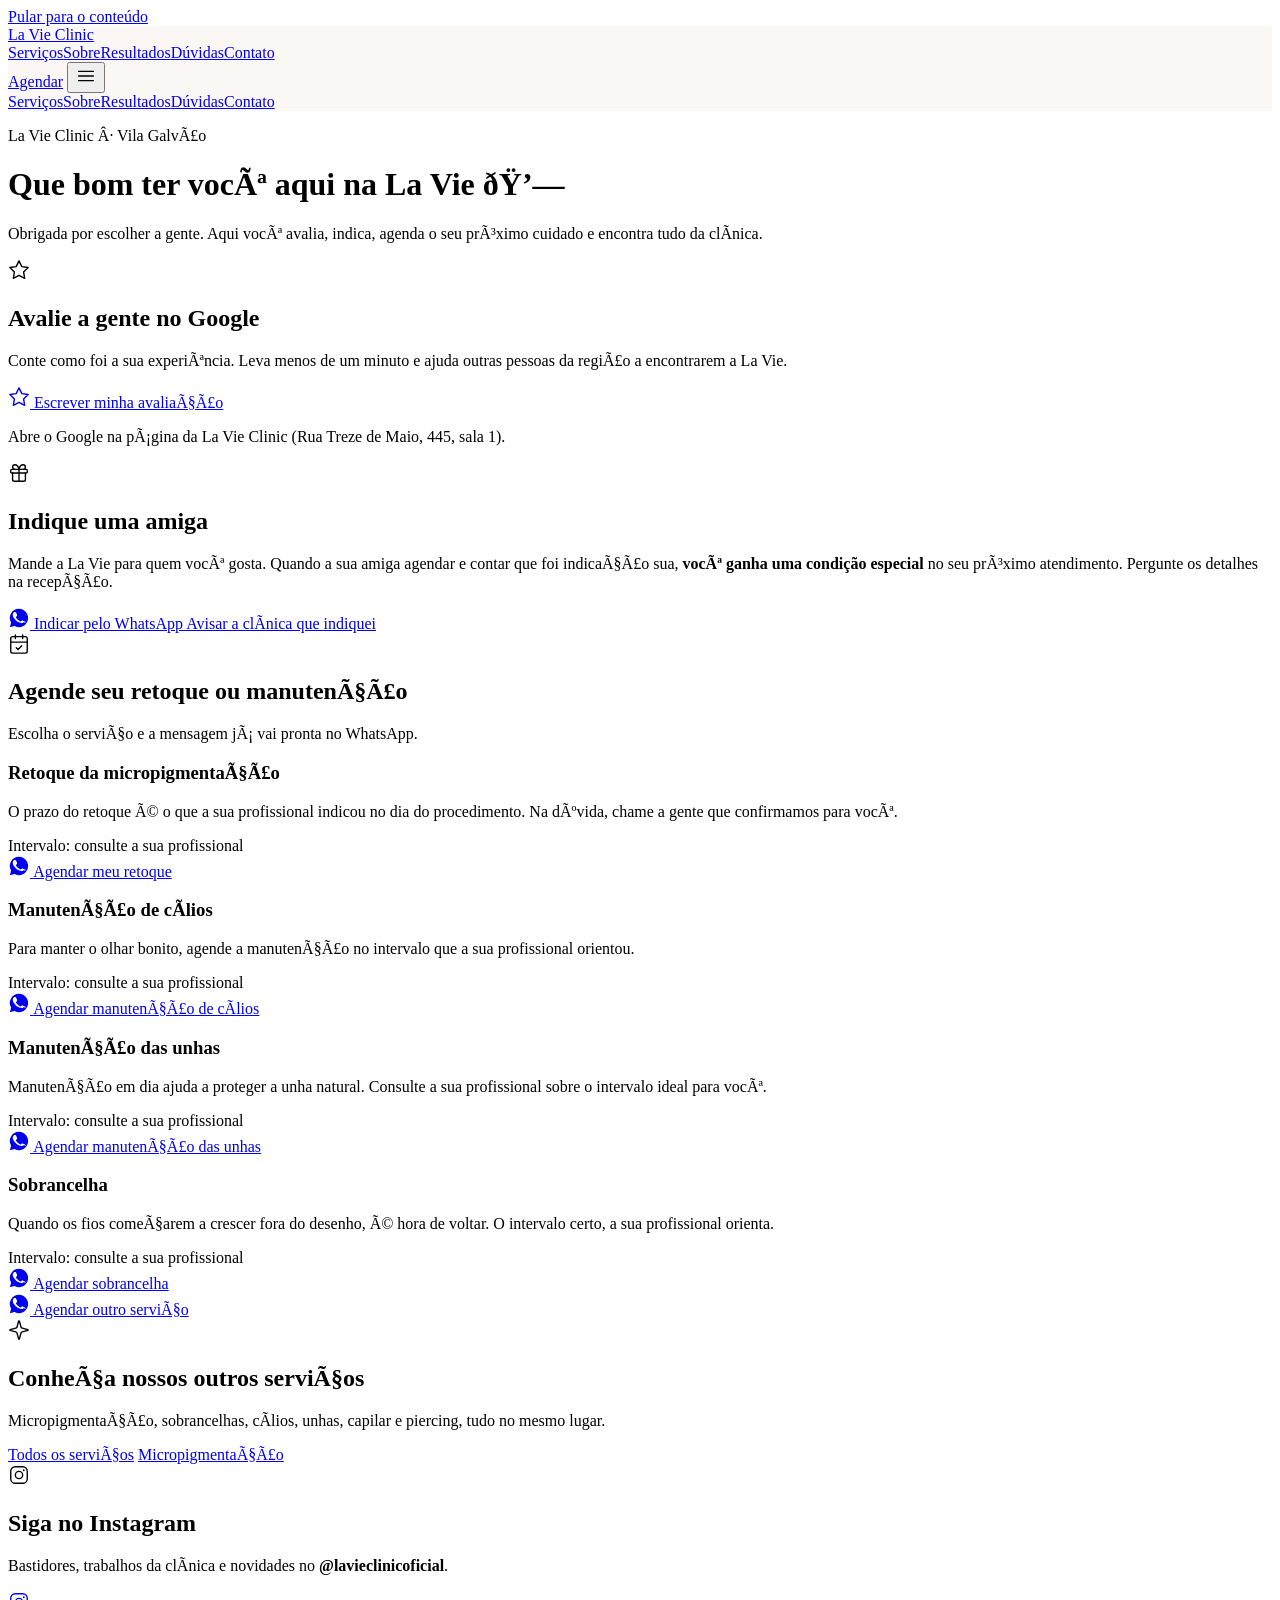
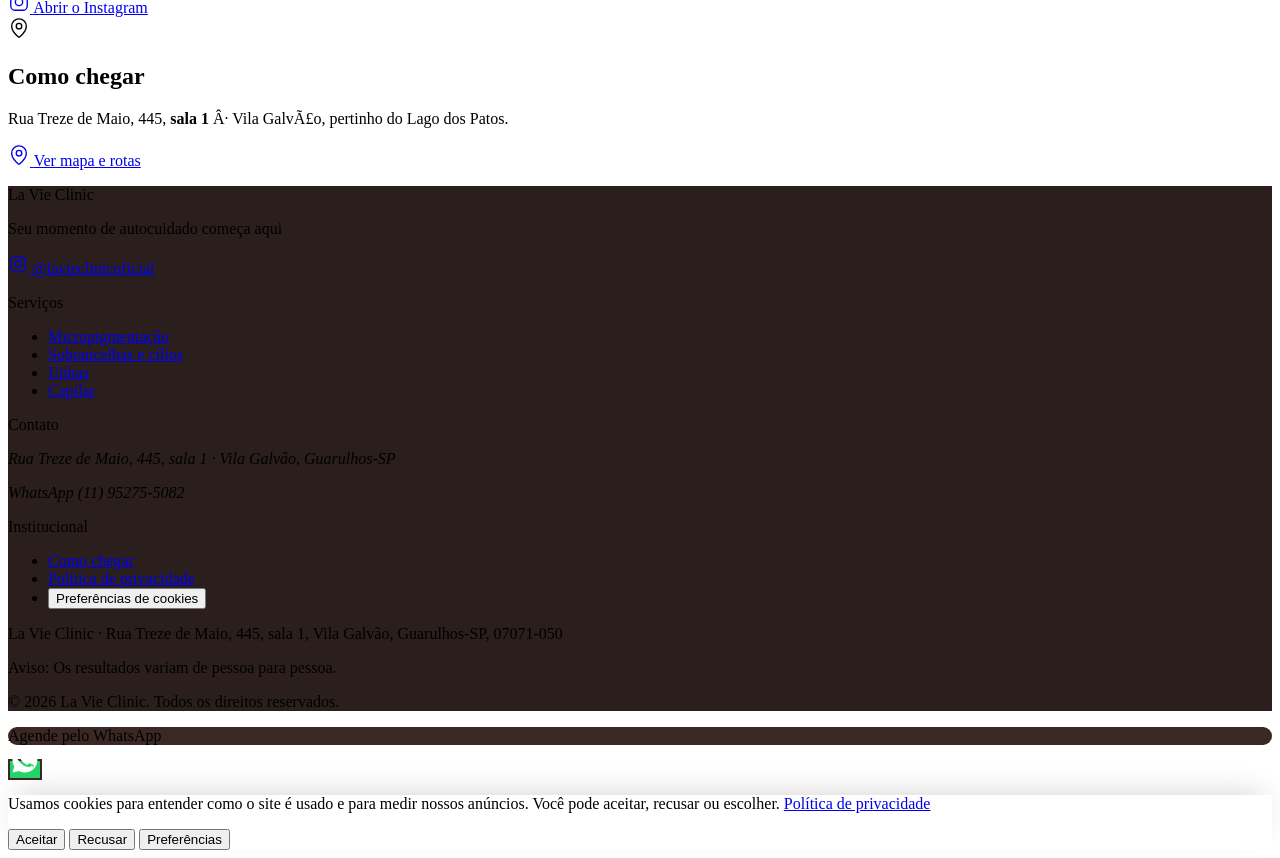
==== commit 0326e7eb: "deploy: paginas como-chegar + cliente (QR)" ====
--- a/cliente/index.html
+++ b/cliente/index.html
@@ -1,213 +1,61 @@
-<!DOCTYPE html>
-<html lang="pt-BR" data-astro-cid-37fxchfa>
-<head>
-<meta charset="utf-8">
-<meta name="viewport" content="width=device-width, initial-scale=1">
-<meta name="theme-color" content="#FBF7F3">
-<title>Que bom ter você aqui | La Vie Clinic</title>
-<meta name="description" content="Página das clientes da La Vie Clinic: avalie, indique uma amiga, agende seu retoque ou manutenção e veja como chegar.">
-<meta name="robots" content="noindex, nofollow">
-<link rel="canonical" href="https://marcos4213.github.io/la-vie-clinic/cliente/">
-<meta property="og:site_name" content="La Vie Clinic">
-<meta property="og:title" content="Que bom ter você aqui | La Vie Clinic">
-<meta property="og:description" content="Página das clientes da La Vie Clinic: avalie, indique uma amiga, agende seu retoque ou manutenção e veja como chegar.">
-<meta property="og:url" content="https://marcos4213.github.io/la-vie-clinic/cliente/">
-<meta property="og:image" content="https://marcos4213.github.io/la-vie-clinic/og-default.jpg">
-<meta property="og:image:width" content="1200">
-<meta property="og:image:height" content="630">
-<meta property="og:locale" content="pt_BR">
-<meta property="og:type" content="website">
-<meta name="twitter:card" content="summary_large_image">
-<link rel="icon" type="image/svg+xml" href="../favicon.svg">
-<script>document.documentElement.classList.add("js");</script>
-<link rel="stylesheet" href="../_astro/index.BKLqGdu9.css">
-<link rel="stylesheet" href="../assets/css/paginas-qr.css">
-<style>.bg-porcelana\/92[data-astro-cid-3ef6ksr2]{background-color:#fbf7f3eb}</style>
-<script type="module" src="../_astro/hoisted.CoeLrfD2.js"></script>
-</head>
-<body data-astro-cid-37fxchfa>
-<a href="#conteudo" class="sr-only focus:not-sr-only focus:absolute focus:top-2 focus:left-2 focus:z-[100] focus:bg-cacau focus:text-porcelana focus:px-4 focus:py-2 focus:rounded-full" data-astro-cid-37fxchfa>Pular para o conteúdo</a>
-<header id="site-header" class="sticky top-0 z-40 bg-porcelana/92 backdrop-blur-md transition-shadow" data-astro-cid-3ef6ksr2>
-<div class="container-gal flex items-center justify-between gap-4 min-h-[72px]" data-astro-cid-3ef6ksr2>
-<a href="../" aria-label="La Vie Clinic, página inicial" class="font-display italic text-[1.5rem] leading-none text-champagne-700 py-2 min-h-[44px] inline-flex items-center" data-astro-cid-3ef6ksr2>La Vie Clinic</a>
-<nav aria-label="Navegação principal" class="hidden lg:flex items-center gap-7" data-astro-cid-3ef6ksr2><a href="../#servicos" class="text-[0.95rem] font-semibold text-ink hover:text-rose-700 min-h-[44px] inline-flex items-center" data-astro-cid-3ef6ksr2>Serviços</a><a href="../#sobre" class="text-[0.95rem] font-semibold text-ink hover:text-rose-700 min-h-[44px] inline-flex items-center" data-astro-cid-3ef6ksr2>Sobre</a><a href="../#resultados" class="text-[0.95rem] font-semibold text-ink hover:text-rose-700 min-h-[44px] inline-flex items-center" data-astro-cid-3ef6ksr2>Resultados</a><a href="../#duvidas" class="text-[0.95rem] font-semibold text-ink hover:text-rose-700 min-h-[44px] inline-flex items-center" data-astro-cid-3ef6ksr2>Dúvidas</a><a href="../#contato" class="text-[0.95rem] font-semibold text-ink hover:text-rose-700 min-h-[44px] inline-flex items-center" data-astro-cid-3ef6ksr2>Contato</a></nav>
-<div class="flex items-center gap-3" data-astro-cid-3ef6ksr2>
-<a href="https://wa.me/5511952755082?text=Ol%C3%A1%21%20Vim%20pelo%20site%20da%20La%20Vie%20Clinic%20e%20gostaria%20de%20agendar%20um%20hor%C3%A1rio.%20%28ref%3A%20cliente-header%29" target="_blank" rel="noopener" data-wa data-servico="geral" data-origem="cliente-header" class="btn-primary !min-h-[44px] !px-6 text-[0.95rem]" data-astro-cid-3ef6ksr2>Agendar</a>
-<button id="menu-btn" class="lg:hidden inline-flex items-center justify-center w-[44px] h-[44px] rounded-full border-[1.5px] border-cacau text-cacau" aria-expanded="false" aria-controls="menu-mobile" aria-label="Abrir menu" data-astro-cid-3ef6ksr2><svg width="22" height="22" viewBox="0 0 24 24" fill="none" stroke="currentColor" stroke-width="1.5" stroke-linecap="round" stroke-linejoin="round" aria-hidden="true" focusable="false"><path d="M4 7h16M4 12h16M4 17h16"/></svg></button>
-</div>
-</div>
-<div id="menu-mobile" class="lg:hidden hidden border-t border-nude bg-porcelana" data-astro-cid-3ef6ksr2><nav aria-label="Menu móvel" class="container-gal flex flex-col py-4" data-astro-cid-3ef6ksr2><a href="../#servicos" class="menu-link py-3 min-h-[44px] inline-flex items-center font-semibold text-ink border-b border-nude/60 last:border-0" data-astro-cid-3ef6ksr2>Serviços</a><a href="../#sobre" class="menu-link py-3 min-h-[44px] inline-flex items-center font-semibold text-ink border-b border-nude/60 last:border-0" data-astro-cid-3ef6ksr2>Sobre</a><a href="../#resultados" class="menu-link py-3 min-h-[44px] inline-flex items-center font-semibold text-ink border-b border-nude/60 last:border-0" data-astro-cid-3ef6ksr2>Resultados</a><a href="../#duvidas" class="menu-link py-3 min-h-[44px] inline-flex items-center font-semibold text-ink border-b border-nude/60 last:border-0" data-astro-cid-3ef6ksr2>Dúvidas</a><a href="../#contato" class="menu-link py-3 min-h-[44px] inline-flex items-center font-semibold text-ink border-b border-nude/60 last:border-0" data-astro-cid-3ef6ksr2>Contato</a></nav></div>
-</header>
-<main id="conteudo" class="lv-main">
-<div class="lv-wrap">
-<div class="lv-hero">
-<p class="eyebrow">La Vie Clinic · Vila Galvão</p>
-<h1 class="mt-3">Que bom ter você aqui na La Vie <span aria-hidden="true">💗</span></h1>
-<p class="lv-lead">Obrigada por escolher a gente. Aqui você avalia, indica, agenda o seu próximo cuidado e encontra tudo da clínica.</p>
-</div>
+<!DOCTYPE html><html lang="pt-BR" data-astro-cid-37fxchfa> <head><meta charset="utf-8"><meta name="viewport" content="width=device-width, initial-scale=1"><meta name="theme-color" content="#FBF7F3"><title>Que bom ter vocÃª aqui | La Vie Clinic</title><meta name="description" content="PÃ¡gina das clientes da La Vie Clinic: avalie, indique uma amiga, agende seu retoque ou manutenÃ§Ã£o e veja como chegar."><meta name="robots" content="noindex, nofollow"><link rel="canonical" href="https://marcos4213.github.io/la-vie-clinic/cliente/"><meta property="og:site_name" content="La Vie Clinic"><meta property="og:title" content="Que bom ter vocÃª aqui | La Vie Clinic"><meta property="og:description" content="PÃ¡gina das clientes da La Vie Clinic: avalie, indique uma amiga, agende seu retoque ou manutenÃ§Ã£o e veja como chegar."><meta property="og:image" content="https://marcos4213.github.io/la-vie-clinic/og-default.jpg"><meta property="og:locale" content="pt_BR"><meta property="og:type" content="website"><meta name="twitter:card" content="summary_large_image"><link rel="icon" type="image/svg+xml" href="/la-vie-clinic/favicon.svg"><meta property="og:image:width" content="1200"><meta property="og:image:height" content="630"><script>document.documentElement.classList.add("js");</script><link rel="stylesheet" href="/la-vie-clinic/_astro/cliente.FsBMeRCJ.css">
+<style>.bg-porcelana\/92[data-astro-cid-3ef6ksr2]{background-color:#fbf7f3eb}
+</style>
+<link rel="stylesheet" href="/la-vie-clinic/_astro/cliente.BYJBCBFO.css"><script type="module" src="/la-vie-clinic/_astro/hoisted.ClrHHmw5.js"></script></head> <body data-astro-cid-37fxchfa> <a href="#conteudo" class="sr-only focus:not-sr-only focus:absolute focus:top-2 focus:left-2 focus:z-[100] focus:bg-cacau focus:text-porcelana focus:px-4 focus:py-2 focus:rounded-full" data-astro-cid-37fxchfa>Pular para o conteúdo</a>  <header id="site-header" class="sticky top-0 z-40 bg-porcelana/92 backdrop-blur-md transition-shadow" data-astro-cid-3ef6ksr2> <div class="container-gal flex items-center justify-between gap-4 min-h-[72px]" data-astro-cid-3ef6ksr2> <a href="#inicio" aria-label="La Vie Clinic, página inicial" class="font-display italic text-[1.5rem] leading-none text-champagne-700 py-2 min-h-[44px] inline-flex items-center" data-astro-cid-3ef6ksr2>
+La Vie Clinic
+</a> <nav aria-label="Navegação principal" class="hidden lg:flex items-center gap-7" data-astro-cid-3ef6ksr2> <a href="#servicos" class="text-[0.95rem] font-semibold text-ink hover:text-rose-700 min-h-[44px] inline-flex items-center" data-astro-cid-3ef6ksr2>Serviços</a><a href="#sobre" class="text-[0.95rem] font-semibold text-ink hover:text-rose-700 min-h-[44px] inline-flex items-center" data-astro-cid-3ef6ksr2>Sobre</a><a href="#resultados" class="text-[0.95rem] font-semibold text-ink hover:text-rose-700 min-h-[44px] inline-flex items-center" data-astro-cid-3ef6ksr2>Resultados</a><a href="#duvidas" class="text-[0.95rem] font-semibold text-ink hover:text-rose-700 min-h-[44px] inline-flex items-center" data-astro-cid-3ef6ksr2>Dúvidas</a><a href="#contato" class="text-[0.95rem] font-semibold text-ink hover:text-rose-700 min-h-[44px] inline-flex items-center" data-astro-cid-3ef6ksr2>Contato</a> </nav> <div class="flex items-center gap-3" data-astro-cid-3ef6ksr2> <a href="https://wa.me/5511952755082?text=Ol%C3%A1!%20Vim%20pelo%20site%20da%20La%20Vie%20Clinic%20e%20gostaria%20de%20agendar%20um%20hor%C3%A1rio.%20(ref%3A%20site-header)" target="_blank" rel="noopener" data-wa data-servico="geral" data-origem="header" class="btn-primary !min-h-[44px] !px-6 text-[0.95rem]" data-astro-cid-3ef6ksr2>Agendar</a> <button id="menu-btn" class="lg:hidden inline-flex items-center justify-center w-[44px] h-[44px] rounded-full border-[1.5px] border-cacau text-cacau" aria-expanded="false" aria-controls="menu-mobile" aria-label="Abrir menu" data-astro-cid-3ef6ksr2> <svg width="22" height="22" viewBox="0 0 24 24" fill="none" stroke="currentColor" stroke-width="1.5" stroke-linecap="round" stroke-linejoin="round" class="" aria-hidden="true" focusable="false"><path d="M4 7h16M4 12h16M4 17h16"/></svg> </button> </div> </div> <div id="menu-mobile" class="lg:hidden hidden border-t border-nude bg-porcelana" data-astro-cid-3ef6ksr2> <nav aria-label="Menu móvel" class="container-gal flex flex-col py-4" data-astro-cid-3ef6ksr2> <a href="#servicos" class="menu-link py-3 min-h-[44px] inline-flex items-center font-semibold text-ink border-b border-nude/60 last:border-0" data-astro-cid-3ef6ksr2>Serviços</a><a href="#sobre" class="menu-link py-3 min-h-[44px] inline-flex items-center font-semibold text-ink border-b border-nude/60 last:border-0" data-astro-cid-3ef6ksr2>Sobre</a><a href="#resultados" class="menu-link py-3 min-h-[44px] inline-flex items-center font-semibold text-ink border-b border-nude/60 last:border-0" data-astro-cid-3ef6ksr2>Resultados</a><a href="#duvidas" class="menu-link py-3 min-h-[44px] inline-flex items-center font-semibold text-ink border-b border-nude/60 last:border-0" data-astro-cid-3ef6ksr2>Dúvidas</a><a href="#contato" class="menu-link py-3 min-h-[44px] inline-flex items-center font-semibold text-ink border-b border-nude/60 last:border-0" data-astro-cid-3ef6ksr2>Contato</a> </nav> </div> </header>   <main id="conteudo" class="lv-main" data-wa-num="5511952755082"> <div class="lv-wrap"> <div class="lv-hero"> <p class="eyebrow">La Vie Clinic Â· Vila GalvÃ£o</p> <h1 class="mt-3">Que bom ter vocÃª aqui na La Vie <span aria-hidden="true">ðŸ’—</span></h1> <p class="lv-lead">Obrigada por escolher a gente. Aqui vocÃª avalia, indica, agenda o seu prÃ³ximo cuidado e encontra tudo da clÃ­nica.</p> </div> <div class="lv-cards"> <section class="lv-card lv-card-destaque" aria-labelledby="c-avalie"> <div class="lv-card-top"> <span class="lv-ico"> <svg width="22" height="22" viewBox="0 0 24 24" fill="none" stroke="currentColor" stroke-width="1.5" stroke-linecap="round" stroke-linejoin="round" aria-hidden="true" focusable="false"><polygon points="12 2 15.09 8.26 22 9.27 17 14.14 18.18 21.02 12 17.77 5.82 21.02 7 14.14 2 9.27 8.91 8.26 12 2"></polygon></svg> </span> <div> <h2 id="c-avalie">Avalie a gente no Google</h2> <p>Conte como foi a sua experiÃªncia. Leva menos de um minuto e ajuda outras pessoas da regiÃ£o a encontrarem a La Vie.</p> </div> </div> <div class="lv-acoes"> <a href="https://search.google.com/local/writereview?placeid=ChIJaS_pgof1zpQRuhYhUJe0MIQ" target="_blank" rel="noopener" class="btn-primary lv-btn" data-acao="avaliar_google"> <svg width="22" height="22" viewBox="0 0 24 24" fill="none" stroke="currentColor" stroke-width="1.5" stroke-linecap="round" stroke-linejoin="round" aria-hidden="true" focusable="false"><polygon points="12 2 15.09 8.26 22 9.27 17 14.14 18.18 21.02 12 17.77 5.82 21.02 7 14.14 2 9.27 8.91 8.26 12 2"></polygon></svg> <span>Escrever minha avaliaÃ§Ã£o</span> </a> </div> <p class="lv-nota">Abre o Google na pÃ¡gina da La Vie Clinic (Rua Treze de Maio, 445, sala 1).</p> </section> <section class="lv-card" aria-labelledby="c-indique"> <div class="lv-card-top"> <span class="lv-ico"> <svg width="22" height="22" viewBox="0 0 24 24" fill="none" stroke="currentColor" stroke-width="1.5" stroke-linecap="round" stroke-linejoin="round" aria-hidden="true" focusable="false"><rect x="3" y="8" width="18" height="4" rx="1"></rect><path d="M12 8v13"></path><path d="M19 12v7a2 2 0 0 1-2 2H7a2 2 0 0 1-2-2v-7"></path><path d="M7.5 8a2.5 2.5 0 0 1 0-5A4.8 8 0 0 1 12 8a4.8 8 0 0 1 4.5-5 2.5 2.5 0 0 1 0 5"></path></svg> </span> <div> <h2 id="c-indique">Indique uma amiga</h2> <p>Mande a La Vie para quem vocÃª gosta. Quando a sua amiga agendar e contar que foi indicaÃ§Ã£o sua, <strong>vocÃª ganha uma condição especial</strong> no seu prÃ³ximo atendimento. Pergunte os detalhes na recepÃ§Ã£o.</p> </div> </div> <div class="lv-acoes"> <a href="https://wa.me/?text=Oi!%20Fiz%20um%20procedimento%20na%20La%20Vie%20Clinic%2C%20na%20Vila%20Galv%C3%83%C2%A3o%20(pertinho%20do%20Lago%20dos%20Patos)%2C%20e%20amei%20o%20atendimento.%20Se%20quiser%20conhecer%2C%20o%20site%20%C3%83%C2%A9%20este%3A%20https%3A%2F%2Fmarcos4213.github.io%2Fla-vie-clinic%2F%3Futm_source%3Dindicacao%26utm_medium%3Dwhatsapp%26utm_campaign%3Dindique-uma-amiga%26utm_content%3Dsem-origem%20.%20Se%20agendar%2C%20fala%20que%20foi%20indica%C3%83%C2%A7%C3%83%C2%A3o%20minha!" target="_blank" rel="noopener" class="btn-primary lv-btn" data-acao="indicar_amiga" data-share data-texto="Oi! Fiz um procedimento na La Vie Clinic, na Vila GalvÃ£o (pertinho do Lago dos Patos), e amei o atendimento. Se quiser conhecer, o site Ã© este: {LINK} . Se agendar, fala que foi indicaÃ§Ã£o minha!"> <svg width="22" height="22" viewBox="0 0 24 24" fill="currentColor" aria-hidden="true" focusable="false"><path d="M12 2a10 10 0 0 0-8.6 15.1L2 22l5-1.3A10 10 0 1 0 12 2zm5.4 14.1c-.2.7-1.3 1.3-1.9 1.4-.5 0-1.1.2-3.7-.8-3.1-1.3-5.1-4.5-5.3-4.7-.1-.2-1.3-1.8-1.3-3.4s.8-2.4 1.1-2.7c.3-.3.7-.4 1-.4h.7c.2 0 .5 0 .8.6l1.1 2.7c.1.2.1.5 0 .7l-.5.7-.6.6c-.2.2-.3.4-.1.7.2.3.9 1.5 2 2.4 1.4 1.2 2.5 1.6 2.9 1.8.3.2.5.1.7-.1l.8-.9c.2-.3.4-.2.7-.1l2.6 1.2c.4.2.6.3.7.5 0 .1 0 .7-.2 1.4z"></path></svg> <span>Indicar pelo WhatsApp</span> </a> <a href="https://wa.me/5511952755082?text=Ol%C3%83%C2%A1!%20Indiquei%20a%20La%20Vie%20Clinic%20para%20uma%20amiga.%20O%20nome%20dela%20%C3%83%C2%A9%3A%20(ref%3A%20qr-sem-origem-indicacao)" target="_blank" rel="noopener" class="btn-secondary lv-btn" data-wa data-servico="indicacao" data-origem="qr-sem-origem" data-wa-msg="OlÃ¡! Indiquei a La Vie Clinic para uma amiga. O nome dela Ã©: (ref: qr-{origem}-indicacao)">Avisar a clÃ­nica que indiquei</a> </div> </section> <section class="lv-card" aria-labelledby="c-agende"> <div class="lv-card-top"> <span class="lv-ico"> <svg width="22" height="22" viewBox="0 0 24 24" fill="none" stroke="currentColor" stroke-width="1.5" stroke-linecap="round" stroke-linejoin="round" aria-hidden="true" focusable="false"><rect width="18" height="18" x="3" y="4" rx="2"></rect><path d="M16 2v4M8 2v4M3 10h18"></path><path d="m9 16 2 2 4-4"></path></svg> </span> <div> <h2 id="c-agende">Agende seu retoque ou manutenÃ§Ã£o</h2> <p>Escolha o serviÃ§o e a mensagem jÃ¡ vai pronta no WhatsApp.</p> </div> </div> <div class="lv-servicos"> <div class="lv-servico"> <h3>Retoque da micropigmentaÃ§Ã£o</h3> <p>O prazo do retoque Ã© o que a sua profissional indicou no dia do procedimento. Na dÃºvida, chame a gente que confirmamos para vocÃª.</p> <span class="lv-chip">Intervalo: consulte a sua profissional</span><br> <a href="https://wa.me/5511952755082?text=Ol%C3%83%C2%A1!%20Vim%20pelo%20QR%20code%20da%20cl%C3%83%C2%ADnica%20e%20quero%20agendar%20o%20retoque%20da%20minha%20micropigmenta%C3%83%C2%A7%C3%83%C2%A3o.%20(ref%3A%20qr-sem-origem-retoque-micro)" target="_blank" rel="noopener" data-wa data-servico="retoque-micro" data-origem="qr-sem-origem" data-wa-msg="OlÃ¡! Vim pelo QR code da clÃ­nica e quero agendar o retoque da minha micropigmentaÃ§Ã£o. (ref: qr-{origem}-retoque-micro)"> <svg width="22" height="22" viewBox="0 0 24 24" fill="currentColor" aria-hidden="true" focusable="false"><path d="M12 2a10 10 0 0 0-8.6 15.1L2 22l5-1.3A10 10 0 1 0 12 2zm5.4 14.1c-.2.7-1.3 1.3-1.9 1.4-.5 0-1.1.2-3.7-.8-3.1-1.3-5.1-4.5-5.3-4.7-.1-.2-1.3-1.8-1.3-3.4s.8-2.4 1.1-2.7c.3-.3.7-.4 1-.4h.7c.2 0 .5 0 .8.6l1.1 2.7c.1.2.1.5 0 .7l-.5.7-.6.6c-.2.2-.3.4-.1.7.2.3.9 1.5 2 2.4 1.4 1.2 2.5 1.6 2.9 1.8.3.2.5.1.7-.1l.8-.9c.2-.3.4-.2.7-.1l2.6 1.2c.4.2.6.3.7.5 0 .1 0 .7-.2 1.4z"></path></svg> <span>Agendar meu retoque</span> </a> </div><div class="lv-servico"> <h3>ManutenÃ§Ã£o de cÃ­lios</h3> <p>Para manter o olhar bonito, agende a manutenÃ§Ã£o no intervalo que a sua profissional orientou.</p> <span class="lv-chip">Intervalo: consulte a sua profissional</span><br> <a href="https://wa.me/5511952755082?text=Ol%C3%83%C2%A1!%20Vim%20pelo%20QR%20code%20da%20cl%C3%83%C2%ADnica%20e%20quero%20agendar%20a%20manuten%C3%83%C2%A7%C3%83%C2%A3o%20dos%20meus%20c%C3%83%C2%ADlios.%20(ref%3A%20qr-sem-origem-manutencao-cilios)" target="_blank" rel="noopener" data-wa data-servico="manutencao-cilios" data-origem="qr-sem-origem" data-wa-msg="OlÃ¡! Vim pelo QR code da clÃ­nica e quero agendar a manutenÃ§Ã£o dos meus cÃ­lios. (ref: qr-{origem}-manutencao-cilios)"> <svg width="22" height="22" viewBox="0 0 24 24" fill="currentColor" aria-hidden="true" focusable="false"><path d="M12 2a10 10 0 0 0-8.6 15.1L2 22l5-1.3A10 10 0 1 0 12 2zm5.4 14.1c-.2.7-1.3 1.3-1.9 1.4-.5 0-1.1.2-3.7-.8-3.1-1.3-5.1-4.5-5.3-4.7-.1-.2-1.3-1.8-1.3-3.4s.8-2.4 1.1-2.7c.3-.3.7-.4 1-.4h.7c.2 0 .5 0 .8.6l1.1 2.7c.1.2.1.5 0 .7l-.5.7-.6.6c-.2.2-.3.4-.1.7.2.3.9 1.5 2 2.4 1.4 1.2 2.5 1.6 2.9 1.8.3.2.5.1.7-.1l.8-.9c.2-.3.4-.2.7-.1l2.6 1.2c.4.2.6.3.7.5 0 .1 0 .7-.2 1.4z"></path></svg> <span>Agendar manutenÃ§Ã£o de cÃ­lios</span> </a> </div><div class="lv-servico"> <h3>ManutenÃ§Ã£o das unhas</h3> <p>ManutenÃ§Ã£o em dia ajuda a proteger a unha natural. Consulte a sua profissional sobre o intervalo ideal para vocÃª.</p> <span class="lv-chip">Intervalo: consulte a sua profissional</span><br> <a href="https://wa.me/5511952755082?text=Ol%C3%83%C2%A1!%20Vim%20pelo%20QR%20code%20da%20cl%C3%83%C2%ADnica%20e%20quero%20agendar%20a%20manuten%C3%83%C2%A7%C3%83%C2%A3o%20das%20minhas%20unhas.%20(ref%3A%20qr-sem-origem-manutencao-unhas)" target="_blank" rel="noopener" data-wa data-servico="manutencao-unhas" data-origem="qr-sem-origem" data-wa-msg="OlÃ¡! Vim pelo QR code da clÃ­nica e quero agendar a manutenÃ§Ã£o das minhas unhas. (ref: qr-{origem}-manutencao-unhas)"> <svg width="22" height="22" viewBox="0 0 24 24" fill="currentColor" aria-hidden="true" focusable="false"><path d="M12 2a10 10 0 0 0-8.6 15.1L2 22l5-1.3A10 10 0 1 0 12 2zm5.4 14.1c-.2.7-1.3 1.3-1.9 1.4-.5 0-1.1.2-3.7-.8-3.1-1.3-5.1-4.5-5.3-4.7-.1-.2-1.3-1.8-1.3-3.4s.8-2.4 1.1-2.7c.3-.3.7-.4 1-.4h.7c.2 0 .5 0 .8.6l1.1 2.7c.1.2.1.5 0 .7l-.5.7-.6.6c-.2.2-.3.4-.1.7.2.3.9 1.5 2 2.4 1.4 1.2 2.5 1.6 2.9 1.8.3.2.5.1.7-.1l.8-.9c.2-.3.4-.2.7-.1l2.6 1.2c.4.2.6.3.7.5 0 .1 0 .7-.2 1.4z"></path></svg> <span>Agendar manutenÃ§Ã£o das unhas</span> </a> </div><div class="lv-servico"> <h3>Sobrancelha</h3> <p>Quando os fios comeÃ§arem a crescer fora do desenho, Ã© hora de voltar. O intervalo certo, a sua profissional orienta.</p> <span class="lv-chip">Intervalo: consulte a sua profissional</span><br> <a href="https://wa.me/5511952755082?text=Ol%C3%83%C2%A1!%20Vim%20pelo%20QR%20code%20da%20cl%C3%83%C2%ADnica%20e%20quero%20agendar%20minha%20sobrancelha.%20(ref%3A%20qr-sem-origem-sobrancelha)" target="_blank" rel="noopener" data-wa data-servico="sobrancelha" data-origem="qr-sem-origem" data-wa-msg="OlÃ¡! Vim pelo QR code da clÃ­nica e quero agendar minha sobrancelha. (ref: qr-{origem}-sobrancelha)"> <svg width="22" height="22" viewBox="0 0 24 24" fill="currentColor" aria-hidden="true" focusable="false"><path d="M12 2a10 10 0 0 0-8.6 15.1L2 22l5-1.3A10 10 0 1 0 12 2zm5.4 14.1c-.2.7-1.3 1.3-1.9 1.4-.5 0-1.1.2-3.7-.8-3.1-1.3-5.1-4.5-5.3-4.7-.1-.2-1.3-1.8-1.3-3.4s.8-2.4 1.1-2.7c.3-.3.7-.4 1-.4h.7c.2 0 .5 0 .8.6l1.1 2.7c.1.2.1.5 0 .7l-.5.7-.6.6c-.2.2-.3.4-.1.7.2.3.9 1.5 2 2.4 1.4 1.2 2.5 1.6 2.9 1.8.3.2.5.1.7-.1l.8-.9c.2-.3.4-.2.7-.1l2.6 1.2c.4.2.6.3.7.5 0 .1 0 .7-.2 1.4z"></path></svg> <span>Agendar sobrancelha</span> </a> </div> </div> <div class="lv-acoes"> <a href="https://wa.me/5511952755082?text=Ol%C3%83%C2%A1!%20Vim%20pelo%20QR%20code%20da%20cl%C3%83%C2%ADnica%20e%20quero%20agendar%20um%20hor%C3%83%C2%A1rio.%20(ref%3A%20qr-sem-origem-outro)" target="_blank" rel="noopener" class="btn-secondary lv-btn" data-wa data-servico="geral" data-origem="qr-sem-origem" data-wa-msg="OlÃ¡! Vim pelo QR code da clÃ­nica e quero agendar um horÃ¡rio. (ref: qr-{origem}-outro)"> <svg width="22" height="22" viewBox="0 0 24 24" fill="currentColor" aria-hidden="true" focusable="false"><path d="M12 2a10 10 0 0 0-8.6 15.1L2 22l5-1.3A10 10 0 1 0 12 2zm5.4 14.1c-.2.7-1.3 1.3-1.9 1.4-.5 0-1.1.2-3.7-.8-3.1-1.3-5.1-4.5-5.3-4.7-.1-.2-1.3-1.8-1.3-3.4s.8-2.4 1.1-2.7c.3-.3.7-.4 1-.4h.7c.2 0 .5 0 .8.6l1.1 2.7c.1.2.1.5 0 .7l-.5.7-.6.6c-.2.2-.3.4-.1.7.2.3.9 1.5 2 2.4 1.4 1.2 2.5 1.6 2.9 1.8.3.2.5.1.7-.1l.8-.9c.2-.3.4-.2.7-.1l2.6 1.2c.4.2.6.3.7.5 0 .1 0 .7-.2 1.4z"></path></svg> <span>Agendar outro serviÃ§o</span> </a> </div> </section> <section class="lv-card" aria-labelledby="c-servicos"> <div class="lv-card-top"> <span class="lv-ico"> <svg width="22" height="22" viewBox="0 0 24 24" fill="none" stroke="currentColor" stroke-width="1.5" stroke-linecap="round" stroke-linejoin="round" aria-hidden="true" focusable="false"><path d="M9.937 15.5A2 2 0 0 0 8.5 14.063l-6.135-1.582a.5.5 0 0 1 0-.962L8.5 9.936A2 2 0 0 0 9.937 8.5l1.582-6.135a.5.5 0 0 1 .963 0L14.063 8.5A2 2 0 0 0 15.5 9.937l6.135 1.581a.5.5 0 0 1 0 .964L15.5 14.063a2 2 0 0 0-1.437 1.437l-1.582 6.135a.5.5 0 0 1-.963 0z"></path></svg> </span> <div> <h2 id="c-servicos">ConheÃ§a nossos outros serviÃ§os</h2> <p>MicropigmentaÃ§Ã£o, sobrancelhas, cÃ­lios, unhas, capilar e piercing, tudo no mesmo lugar.</p> </div> </div> <div class="lv-acoes"> <a href="/la-vie-clinic/#servicos" class="btn-secondary lv-btn" data-utm data-acao="ver_servicos">Todos os serviÃ§os</a> <a href="/la-vie-clinic/micropigmentacao/" class="btn-secondary lv-btn" data-utm data-acao="ver_micro">MicropigmentaÃ§Ã£o</a> </div> </section> <section class="lv-card" aria-labelledby="c-insta"> <div class="lv-card-top"> <span class="lv-ico"> <svg width="22" height="22" viewBox="0 0 24 24" fill="none" stroke="currentColor" stroke-width="1.5" stroke-linecap="round" stroke-linejoin="round" aria-hidden="true" focusable="false"><rect x="3" y="3" width="18" height="18" rx="5"></rect><circle cx="12" cy="12" r="4"></circle><circle cx="17.2" cy="6.8" r="1" fill="currentColor" stroke="none"></circle></svg> </span> <div> <h2 id="c-insta">Siga no Instagram</h2> <p>Bastidores, trabalhos da clÃ­nica e novidades no <strong>@lavieclinicoficial</strong>.</p> </div> </div> <div class="lv-acoes"> <a href="https://www.instagram.com/lavieclinicoficial" target="_blank" rel="noopener" class="btn-secondary lv-btn" data-acao="instagram"> <svg width="22" height="22" viewBox="0 0 24 24" fill="none" stroke="currentColor" stroke-width="1.5" stroke-linecap="round" stroke-linejoin="round" aria-hidden="true" focusable="false"><rect x="3" y="3" width="18" height="18" rx="5"></rect><circle cx="12" cy="12" r="4"></circle><circle cx="17.2" cy="6.8" r="1" fill="currentColor" stroke="none"></circle></svg> <span>Abrir o Instagram</span> </a> </div> </section> <section class="lv-card" aria-labelledby="c-chegar"> <div class="lv-card-top"> <span class="lv-ico"> <svg width="22" height="22" viewBox="0 0 24 24" fill="none" stroke="currentColor" stroke-width="1.5" stroke-linecap="round" stroke-linejoin="round" aria-hidden="true" focusable="false"><path d="M20 10c0 4.993-5.539 10.193-7.399 11.799a1 1 0 0 1-1.202 0C9.539 20.193 4 14.993 4 10a8 8 0 0 1 16 0"></path><circle cx="12" cy="10" r="3"></circle></svg> </span> <div> <h2 id="c-chegar">Como chegar</h2> <p>Rua Treze de Maio, 445, <strong>sala 1</strong> Â· Vila GalvÃ£o, pertinho do Lago dos Patos.</p> </div> </div> <div class="lv-acoes"> <a href="/la-vie-clinic/como-chegar/" class="btn-secondary lv-btn" data-utm data-acao="como_chegar"> <svg width="22" height="22" viewBox="0 0 24 24" fill="none" stroke="currentColor" stroke-width="1.5" stroke-linecap="round" stroke-linejoin="round" aria-hidden="true" focusable="false"><path d="M20 10c0 4.993-5.539 10.193-7.399 11.799a1 1 0 0 1-1.202 0C9.539 20.193 4 14.993 4 10a8 8 0 0 1 16 0"></path><circle cx="12" cy="10" r="3"></circle></svg> <span>Ver mapa e rotas</span> </a> </div> </section> </div> </div> </main> <footer class="text-nude" style="background:#2A1F1C"> <div class="container-gal py-10 md:py-14 grid gap-8 md:gap-10 md:grid-cols-[1.2fr_1fr_1fr_1fr]"> <div> <p class="font-display italic text-[1.75rem] text-champagne">La Vie Clinic</p> <p class="mt-2 text-[0.95rem] text-nude/90">Seu momento de autocuidado começa aqui</p> <a href="https://www.instagram.com/lavieclinicoficial" target="_blank" rel="noopener" class="mt-4 inline-flex items-center gap-2 text-porcelana link-underline min-h-[44px]"> <svg width="20" height="20" viewBox="0 0 24 24" fill="none" stroke="currentColor" stroke-width="1.5" stroke-linecap="round" stroke-linejoin="round" class="" aria-hidden="true" focusable="false"><rect x="3" y="3" width="18" height="18" rx="5"/><circle cx="12" cy="12" r="4"/><circle cx="17.2" cy="6.8" r="1" fill="currentColor" stroke="none"/></svg> @lavieclinicoficial
+</a> </div> <nav aria-label="Serviços"> <p class="eyebrow-ondark mb-4">Serviços</p> <ul class="space-y-1"> <li> <a href="/la-vie-clinic/micropigmentacao/" class="text-porcelana link-underline min-h-[44px] inline-flex items-center">Micropigmentação</a> </li><li> <a href="#servico-sobrancelhas" class="text-porcelana link-underline min-h-[44px] inline-flex items-center">Sobrancelhas e cílios</a> </li><li> <a href="#servico-unhas" class="text-porcelana link-underline min-h-[44px] inline-flex items-center">Unhas</a> </li><li> <a href="#servico-capilar" class="text-porcelana link-underline min-h-[44px] inline-flex items-center">Capilar</a> </li> </ul> </nav> <div> <p class="eyebrow-ondark mb-4">Contato</p> <address class="not-italic space-y-2 text-[0.95rem]"> <p>Rua Treze de Maio, 445, sala 1 · Vila Galvão, Guarulhos-SP</p> <p>WhatsApp (11) 95275-5082</p>   </address> </div> <nav aria-label="Institucional"> <p class="eyebrow-ondark mb-4">Institucional</p> <ul class="space-y-1"> <li><a href="/la-vie-clinic/como-chegar/" class="text-porcelana link-underline min-h-[44px] inline-flex items-center">Como chegar</a></li> <li><a href="/la-vie-clinic/privacidade/" class="text-porcelana link-underline min-h-[44px] inline-flex items-center">Política de privacidade</a></li> <li><button id="open-prefs" type="button" class="text-porcelana link-underline min-h-[44px] inline-flex items-center bg-transparent border-0 cursor-pointer p-0 font-inherit">Preferências de cookies</button></li> </ul> </nav> </div> <div class="border-t border-white/10"> <div class="container-gal py-6 space-y-2 text-[0.8125rem] text-nude/80"> <p>La Vie Clinic · Rua Treze de Maio, 445, sala 1, Vila Galvão, Guarulhos-SP, 07071-050</p> <p>Aviso: Os resultados variam de pessoa para pessoa.</p> <p>© 2026 La Vie Clinic. Todos os direitos reservados.</p> </div> </div> </footer>  <script type="application/json" id="qr-origens">["recepcao","cadeira","espelho","cartao","embalagem"]</script>   <div id="wa-float-wrap" class="fixed z-[60]" style="right:16px;bottom:calc(16px + env(safe-area-inset-bottom))"><div id="wa-bubble" role="status" class="hidden mb-2 mr-1 px-4 py-2 text-[0.875rem] font-semibold text-porcelana whitespace-nowrap" style="background:#3A2824;border-radius:14px">
+Agende pelo WhatsApp
+</div><a id="wa-float" href="https://wa.me/5511952755082?text=Ol%C3%A1!%20Vim%20pelo%20site%20da%20La%20Vie%20Clinic%20e%20gostaria%20de%20agendar%20um%20hor%C3%A1rio.%20(ref%3A%20site-float)" target="_blank" rel="noopener" aria-label="Conversar no WhatsApp" data-wa data-servico="geral" data-origem="float" class="flex items-center justify-center rounded-full transition-transform active:scale-[0.98]" style="width:60px;height:60px;background:#25D366;border:2px solid #3A2824;box-shadow:0 10px 30px -12px rgba(58,40,36,.45)"><svg width="30" height="30" viewBox="0 0 24 24" fill="#fff" aria-hidden="true"><path d="M12 2a10 10 0 0 0-8.6 15.1L2 22l5-1.3A10 10 0 1 0 12 2zm5.4 14.1c-.2.7-1.3 1.3-1.9 1.4-.5 0-1.1.2-3.7-.8-3.1-1.3-5.1-4.5-5.3-4.7-.1-.2-1.3-1.8-1.3-3.4s.8-2.4 1.1-2.7c.3-.3.7-.4 1-.4h.7c.2 0 .5 0 .8.6l1.1 2.7c.1.2.1.5 0 .7l-.5.7-.6.6c-.2.2-.3.4-.1.7.2.3.9 1.5 2 2.4 1.4 1.2 2.5 1.6 2.9 1.8.3.2.5.1.7-.1l.8-.9c.2-.3.4-.2.7-.1l2.6 1.2c.4.2.6.3.7.5 0 .1 0 .7-.2 1.4z"></path></svg></a></div><script>(function(){const msgByService = {"micropigmentacao":{"msg":"Olá! Vim pelo site e quero agendar uma avaliação de micropigmentação.","origem":"site-float-micropigmentacao"},"sobrancelhas":{"msg":"Olá! Vim pelo site e quero agendar sobrancelha ou cílios.","origem":"site-float-sobrancelhas"},"unhas":{"msg":"Olá! Vim pelo site e quero agendar um horário para as unhas.","origem":"site-float-unhas"},"capilar":{"msg":"Olá! Vim pelo site e quero agendar uma avaliação capilar.","origem":"site-float-capilar"},"piercing":{"msg":"Olá! Vim pelo site e quero agendar um piercing.","origem":"site-float-piercing"}};
+const defaultHref = "https://wa.me/5511952755082?text=Ol%C3%A1!%20Vim%20pelo%20site%20da%20La%20Vie%20Clinic%20e%20gostaria%20de%20agendar%20um%20hor%C3%A1rio.%20(ref%3A%20site-float)";
+const show = true;
+const hasOverride = false;
 
-<div class="lv-cards">
-
-<section class="lv-card lv-card-destaque" aria-labelledby="c-avalie">
-<div class="lv-card-top"><span class="lv-ico"><svg width="22" height="22" viewBox="0 0 24 24" fill="none" stroke="currentColor" stroke-width="1.5" stroke-linecap="round" stroke-linejoin="round" aria-hidden="true" focusable="false"><polygon points="12 2 15.09 8.26 22 9.27 17 14.14 18.18 21.02 12 17.77 5.82 21.02 7 14.14 2 9.27 8.91 8.26 12 2"/></svg></span><div>
-<h2 id="c-avalie">Avalie a gente no Google</h2>
-<p>Conte como foi a sua experiência. Leva menos de um minuto e ajuda outras pessoas da região a encontrarem a La Vie.</p>
-</div></div>
-<div class="lv-acoes"><a href="https://search.google.com/local/writereview?placeid=ChIJaS_pgof1zpQRuhYhUJe0MIQ" target="_blank" rel="noopener" class="btn-primary lv-btn" data-acao="avaliar_google"><svg width="22" height="22" viewBox="0 0 24 24" fill="none" stroke="currentColor" stroke-width="1.5" stroke-linecap="round" stroke-linejoin="round" aria-hidden="true" focusable="false"><polygon points="12 2 15.09 8.26 22 9.27 17 14.14 18.18 21.02 12 17.77 5.82 21.02 7 14.14 2 9.27 8.91 8.26 12 2"/></svg><span>Escrever minha avaliação</span></a></div>
-<p class="lv-nota">Abre o Google na página da La Vie Clinic (Rua Treze de Maio, 445, sala 1).</p>
-</section>
-
-<section class="lv-card" aria-labelledby="c-indique">
-<div class="lv-card-top"><span class="lv-ico"><svg width="22" height="22" viewBox="0 0 24 24" fill="none" stroke="currentColor" stroke-width="1.5" stroke-linecap="round" stroke-linejoin="round" aria-hidden="true" focusable="false"><rect x="3" y="8" width="18" height="4" rx="1"/><path d="M12 8v13"/><path d="M19 12v7a2 2 0 0 1-2 2H7a2 2 0 0 1-2-2v-7"/><path d="M7.5 8a2.5 2.5 0 0 1 0-5A4.8 8 0 0 1 12 8a4.8 8 0 0 1 4.5-5 2.5 2.5 0 0 1 0 5"/></svg></span><div>
-<h2 id="c-indique">Indique uma amiga</h2>
-<p>Mande a La Vie para quem você gosta. Quando a sua amiga agendar e contar que foi indicação sua, <strong>você ganha uma condição especial</strong> no seu próximo atendimento. Pergunte os detalhes na recepção.</p>
-</div></div>
-<div class="lv-acoes">
-<a href="https://wa.me/?text=Oi%21%20Fiz%20um%20procedimento%20na%20La%20Vie%20Clinic%2C%20na%20Vila%20Galv%C3%A3o%20%28pertinho%20do%20Lago%20dos%20Patos%29%2C%20e%20amei%20o%20atendimento.%20Se%20quiser%20conhecer%2C%20o%20site%20%C3%A9%20este%3A%20https%3A%2F%2Fmarcos4213.github.io%2Fla-vie-clinic%2F%3Futm_source%3Dindicacao%26utm_medium%3Dwhatsapp%26utm_campaign%3Dindique-uma-amiga%26utm_content%3Dsem-origem%20.%20Se%20agendar%2C%20fala%20que%20foi%20indica%C3%A7%C3%A3o%20minha%21" target="_blank" rel="noopener" class="btn-primary lv-btn" data-acao="indicar_amiga" data-share><svg width="22" height="22" viewBox="0 0 24 24" fill="currentColor" aria-hidden="true" focusable="false"><path d="M12 2a10 10 0 0 0-8.6 15.1L2 22l5-1.3A10 10 0 1 0 12 2zm5.4 14.1c-.2.7-1.3 1.3-1.9 1.4-.5 0-1.1.2-3.7-.8-3.1-1.3-5.1-4.5-5.3-4.7-.1-.2-1.3-1.8-1.3-3.4s.8-2.4 1.1-2.7c.3-.3.7-.4 1-.4h.7c.2 0 .5 0 .8.6l1.1 2.7c.1.2.1.5 0 .7l-.5.7-.6.6c-.2.2-.3.4-.1.7.2.3.9 1.5 2 2.4 1.4 1.2 2.5 1.6 2.9 1.8.3.2.5.1.7-.1l.8-.9c.2-.3.4-.2.7-.1l2.6 1.2c.4.2.6.3.7.5 0 .1 0 .7-.2 1.4z"/></svg><span>Indicar pelo WhatsApp</span></a>
-<a href="https://wa.me/5511952755082?text=Ol%C3%A1%21%20Indiquei%20a%20La%20Vie%20Clinic%20para%20uma%20amiga.%20O%20nome%20dela%20%C3%A9%3A%20%28ref%3A%20qr-sem-origem-indicacao%29" target="_blank" rel="noopener" class="btn-secondary lv-btn" data-wa data-servico="indicacao" data-origem="qr-sem-origem" data-wa-msg="Olá! Indiquei a La Vie Clinic para uma amiga. O nome dela é: (ref: qr-{origem}-indicacao)">Avisar a clínica que indiquei</a>
-</div>
-</section>
-
-<section class="lv-card" aria-labelledby="c-agende">
-<div class="lv-card-top"><span class="lv-ico"><svg width="22" height="22" viewBox="0 0 24 24" fill="none" stroke="currentColor" stroke-width="1.5" stroke-linecap="round" stroke-linejoin="round" aria-hidden="true" focusable="false"><rect width="18" height="18" x="3" y="4" rx="2"/><path d="M16 2v4M8 2v4M3 10h18"/><path d="m9 16 2 2 4-4"/></svg></span><div>
-<h2 id="c-agende">Agende seu retoque ou manutenção</h2>
-<p>Escolha o serviço e a mensagem já vai pronta no WhatsApp.</p>
-</div></div>
-<div class="lv-servicos">
-<div class="lv-servico">
-<h3>Retoque da micropigmentação</h3>
-<p>O prazo do retoque é o que a sua profissional indicou no dia do procedimento. Na dúvida, chame a gente que confirmamos para você.</p>
-<span class="lv-chip">Intervalo: consulte a sua profissional</span><br>
-<a href="https://wa.me/5511952755082?text=Ol%C3%A1%21%20Vim%20pelo%20QR%20code%20da%20cl%C3%ADnica%20e%20quero%20agendar%20o%20retoque%20da%20minha%20micropigmenta%C3%A7%C3%A3o.%20%28ref%3A%20qr-sem-origem-retoque-micro%29" target="_blank" rel="noopener" data-wa data-servico="retoque-micro" data-origem="qr-sem-origem" data-wa-msg="Olá! Vim pelo QR code da clínica e quero agendar o retoque da minha micropigmentação. (ref: qr-{origem}-retoque-micro)"><svg width="22" height="22" viewBox="0 0 24 24" fill="currentColor" aria-hidden="true" focusable="false"><path d="M12 2a10 10 0 0 0-8.6 15.1L2 22l5-1.3A10 10 0 1 0 12 2zm5.4 14.1c-.2.7-1.3 1.3-1.9 1.4-.5 0-1.1.2-3.7-.8-3.1-1.3-5.1-4.5-5.3-4.7-.1-.2-1.3-1.8-1.3-3.4s.8-2.4 1.1-2.7c.3-.3.7-.4 1-.4h.7c.2 0 .5 0 .8.6l1.1 2.7c.1.2.1.5 0 .7l-.5.7-.6.6c-.2.2-.3.4-.1.7.2.3.9 1.5 2 2.4 1.4 1.2 2.5 1.6 2.9 1.8.3.2.5.1.7-.1l.8-.9c.2-.3.4-.2.7-.1l2.6 1.2c.4.2.6.3.7.5 0 .1 0 .7-.2 1.4z"/></svg><span>Agendar meu retoque</span></a>
-</div>
-<div class="lv-servico">
-<h3>Manutenção de cílios</h3>
-<p>Para manter o olhar bonito, agende a manutenção no intervalo que a sua profissional orientou.</p>
-<span class="lv-chip">Intervalo: consulte a sua profissional</span><br>
-<a href="https://wa.me/5511952755082?text=Ol%C3%A1%21%20Vim%20pelo%20QR%20code%20da%20cl%C3%ADnica%20e%20quero%20agendar%20a%20manuten%C3%A7%C3%A3o%20dos%20meus%20c%C3%ADlios.%20%28ref%3A%20qr-sem-origem-manutencao-cilios%29" target="_blank" rel="noopener" data-wa data-servico="manutencao-cilios" data-origem="qr-sem-origem" data-wa-msg="Olá! Vim pelo QR code da clínica e quero agendar a manutenção dos meus cílios. (ref: qr-{origem}-manutencao-cilios)"><svg width="22" height="22" viewBox="0 0 24 24" fill="currentColor" aria-hidden="true" focusable="false"><path d="M12 2a10 10 0 0 0-8.6 15.1L2 22l5-1.3A10 10 0 1 0 12 2zm5.4 14.1c-.2.7-1.3 1.3-1.9 1.4-.5 0-1.1.2-3.7-.8-3.1-1.3-5.1-4.5-5.3-4.7-.1-.2-1.3-1.8-1.3-3.4s.8-2.4 1.1-2.7c.3-.3.7-.4 1-.4h.7c.2 0 .5 0 .8.6l1.1 2.7c.1.2.1.5 0 .7l-.5.7-.6.6c-.2.2-.3.4-.1.7.2.3.9 1.5 2 2.4 1.4 1.2 2.5 1.6 2.9 1.8.3.2.5.1.7-.1l.8-.9c.2-.3.4-.2.7-.1l2.6 1.2c.4.2.6.3.7.5 0 .1 0 .7-.2 1.4z"/></svg><span>Agendar manutenção de cílios</span></a>
-</div>
-<div class="lv-servico">
-<h3>Manutenção das unhas</h3>
-<p>Manutenção em dia ajuda a proteger a unha natural. Consulte a sua profissional sobre o intervalo ideal para você.</p>
-<span class="lv-chip">Intervalo: consulte a sua profissional</span><br>
-<a href="https://wa.me/5511952755082?text=Ol%C3%A1%21%20Vim%20pelo%20QR%20code%20da%20cl%C3%ADnica%20e%20quero%20agendar%20a%20manuten%C3%A7%C3%A3o%20das%20minhas%20unhas.%20%28ref%3A%20qr-sem-origem-manutencao-unhas%29" target="_blank" rel="noopener" data-wa data-servico="manutencao-unhas" data-origem="qr-sem-origem" data-wa-msg="Olá! Vim pelo QR code da clínica e quero agendar a manutenção das minhas unhas. (ref: qr-{origem}-manutencao-unhas)"><svg width="22" height="22" viewBox="0 0 24 24" fill="currentColor" aria-hidden="true" focusable="false"><path d="M12 2a10 10 0 0 0-8.6 15.1L2 22l5-1.3A10 10 0 1 0 12 2zm5.4 14.1c-.2.7-1.3 1.3-1.9 1.4-.5 0-1.1.2-3.7-.8-3.1-1.3-5.1-4.5-5.3-4.7-.1-.2-1.3-1.8-1.3-3.4s.8-2.4 1.1-2.7c.3-.3.7-.4 1-.4h.7c.2 0 .5 0 .8.6l1.1 2.7c.1.2.1.5 0 .7l-.5.7-.6.6c-.2.2-.3.4-.1.7.2.3.9 1.5 2 2.4 1.4 1.2 2.5 1.6 2.9 1.8.3.2.5.1.7-.1l.8-.9c.2-.3.4-.2.7-.1l2.6 1.2c.4.2.6.3.7.5 0 .1 0 .7-.2 1.4z"/></svg><span>Agendar manutenção das unhas</span></a>
-</div>
-<div class="lv-servico">
-<h3>Sobrancelha</h3>
-<p>Quando os fios começarem a crescer fora do desenho, é hora de voltar. O intervalo certo, a sua profissional orienta.</p>
-<span class="lv-chip">Intervalo: consulte a sua profissional</span><br>
-<a href="https://wa.me/5511952755082?text=Ol%C3%A1%21%20Vim%20pelo%20QR%20code%20da%20cl%C3%ADnica%20e%20quero%20agendar%20minha%20sobrancelha.%20%28ref%3A%20qr-sem-origem-sobrancelha%29" target="_blank" rel="noopener" data-wa data-servico="sobrancelha" data-origem="qr-sem-origem" data-wa-msg="Olá! Vim pelo QR code da clínica e quero agendar minha sobrancelha. (ref: qr-{origem}-sobrancelha)"><svg width="22" height="22" viewBox="0 0 24 24" fill="currentColor" aria-hidden="true" focusable="false"><path d="M12 2a10 10 0 0 0-8.6 15.1L2 22l5-1.3A10 10 0 1 0 12 2zm5.4 14.1c-.2.7-1.3 1.3-1.9 1.4-.5 0-1.1.2-3.7-.8-3.1-1.3-5.1-4.5-5.3-4.7-.1-.2-1.3-1.8-1.3-3.4s.8-2.4 1.1-2.7c.3-.3.7-.4 1-.4h.7c.2 0 .5 0 .8.6l1.1 2.7c.1.2.1.5 0 .7l-.5.7-.6.6c-.2.2-.3.4-.1.7.2.3.9 1.5 2 2.4 1.4 1.2 2.5 1.6 2.9 1.8.3.2.5.1.7-.1l.8-.9c.2-.3.4-.2.7-.1l2.6 1.2c.4.2.6.3.7.5 0 .1 0 .7-.2 1.4z"/></svg><span>Agendar sobrancelha</span></a>
-</div>
-</div>
-<div class="lv-acoes"><a href="https://wa.me/5511952755082?text=Ol%C3%A1%21%20Vim%20pelo%20QR%20code%20da%20cl%C3%ADnica%20e%20quero%20agendar%20um%20hor%C3%A1rio.%20%28ref%3A%20qr-sem-origem-outro%29" target="_blank" rel="noopener" class="btn-secondary lv-btn" data-wa data-servico="geral" data-origem="qr-sem-origem" data-wa-msg="Olá! Vim pelo QR code da clínica e quero agendar um horário. (ref: qr-{origem}-outro)"><svg width="22" height="22" viewBox="0 0 24 24" fill="currentColor" aria-hidden="true" focusable="false"><path d="M12 2a10 10 0 0 0-8.6 15.1L2 22l5-1.3A10 10 0 1 0 12 2zm5.4 14.1c-.2.7-1.3 1.3-1.9 1.4-.5 0-1.1.2-3.7-.8-3.1-1.3-5.1-4.5-5.3-4.7-.1-.2-1.3-1.8-1.3-3.4s.8-2.4 1.1-2.7c.3-.3.7-.4 1-.4h.7c.2 0 .5 0 .8.6l1.1 2.7c.1.2.1.5 0 .7l-.5.7-.6.6c-.2.2-.3.4-.1.7.2.3.9 1.5 2 2.4 1.4 1.2 2.5 1.6 2.9 1.8.3.2.5.1.7-.1l.8-.9c.2-.3.4-.2.7-.1l2.6 1.2c.4.2.6.3.7.5 0 .1 0 .7-.2 1.4z"/></svg><span>Agendar outro serviço</span></a></div>
-</section>
-
-<section class="lv-card" aria-labelledby="c-servicos">
-<div class="lv-card-top"><span class="lv-ico"><svg width="22" height="22" viewBox="0 0 24 24" fill="none" stroke="currentColor" stroke-width="1.5" stroke-linecap="round" stroke-linejoin="round" aria-hidden="true" focusable="false"><path d="M9.937 15.5A2 2 0 0 0 8.5 14.063l-6.135-1.582a.5.5 0 0 1 0-.962L8.5 9.936A2 2 0 0 0 9.937 8.5l1.582-6.135a.5.5 0 0 1 .963 0L14.063 8.5A2 2 0 0 0 15.5 9.937l6.135 1.581a.5.5 0 0 1 0 .964L15.5 14.063a2 2 0 0 0-1.437 1.437l-1.582 6.135a.5.5 0 0 1-.963 0z"/></svg></span><div>
-<h2 id="c-servicos">Conheça nossos outros serviços</h2>
-<p>Micropigmentação, sobrancelhas, cílios, unhas, capilar e piercing, tudo no mesmo lugar.</p>
-</div></div>
-<div class="lv-acoes">
-<a href="../#servicos" class="btn-secondary lv-btn" data-utm data-acao="ver_servicos">Todos os serviços</a>
-<a href="../micropigmentacao/" class="btn-secondary lv-btn" data-utm data-acao="ver_micro">Micropigmentação</a>
-</div>
-</section>
-
-<section class="lv-card" aria-labelledby="c-insta">
-<div class="lv-card-top"><span class="lv-ico"><svg width="22" height="22" viewBox="0 0 24 24" fill="none" stroke="currentColor" stroke-width="1.5" stroke-linecap="round" stroke-linejoin="round" aria-hidden="true" focusable="false"><rect x="3" y="3" width="18" height="18" rx="5"/><circle cx="12" cy="12" r="4"/><circle cx="17.2" cy="6.8" r="1" fill="currentColor" stroke="none"/></svg></span><div>
-<h2 id="c-insta">Siga no Instagram</h2>
-<p>Bastidores, trabalhos da clínica e novidades no <strong>@lavieclinicoficial</strong>.</p>
-</div></div>
-<div class="lv-acoes"><a href="https://www.instagram.com/lavieclinicoficial" target="_blank" rel="noopener" class="btn-secondary lv-btn" data-acao="instagram"><svg width="22" height="22" viewBox="0 0 24 24" fill="none" stroke="currentColor" stroke-width="1.5" stroke-linecap="round" stroke-linejoin="round" aria-hidden="true" focusable="false"><rect x="3" y="3" width="18" height="18" rx="5"/><circle cx="12" cy="12" r="4"/><circle cx="17.2" cy="6.8" r="1" fill="currentColor" stroke="none"/></svg><span>Abrir o Instagram</span></a></div>
-</section>
-
-<section class="lv-card" aria-labelledby="c-chegar">
-<div class="lv-card-top"><span class="lv-ico"><svg width="22" height="22" viewBox="0 0 24 24" fill="none" stroke="currentColor" stroke-width="1.5" stroke-linecap="round" stroke-linejoin="round" aria-hidden="true" focusable="false"><path d="M20 10c0 4.993-5.539 10.193-7.399 11.799a1 1 0 0 1-1.202 0C9.539 20.193 4 14.993 4 10a8 8 0 0 1 16 0"/><circle cx="12" cy="10" r="3"/></svg></span><div>
-<h2 id="c-chegar">Como chegar</h2>
-<p>Rua Treze de Maio, 445, <strong>sala 1</strong> · Vila Galvão, pertinho do Lago dos Patos.</p>
-</div></div>
-<div class="lv-acoes"><a href="../como-chegar/" class="btn-secondary lv-btn" data-utm data-acao="como_chegar"><svg width="22" height="22" viewBox="0 0 24 24" fill="none" stroke="currentColor" stroke-width="1.5" stroke-linecap="round" stroke-linejoin="round" aria-hidden="true" focusable="false"><path d="M20 10c0 4.993-5.539 10.193-7.399 11.799a1 1 0 0 1-1.202 0C9.539 20.193 4 14.993 4 10a8 8 0 0 1 16 0"/><circle cx="12" cy="10" r="3"/></svg><span>Ver mapa e rotas</span></a></div>
-</section>
-
-</div>
-</div>
-</main>
-<footer class="text-nude" style="background:#2A1F1C">
-<div class="container-gal py-10 md:py-14 grid gap-8 md:gap-10 md:grid-cols-[1.2fr_1fr_1fr_1fr]">
-<div>
-<p class="font-display italic text-[1.75rem] text-champagne">La Vie Clinic</p>
-<p class="mt-2 text-[0.95rem] text-nude/90">Seu momento de autocuidado começa aqui</p>
-<a href="https://www.instagram.com/lavieclinicoficial" target="_blank" rel="noopener" class="mt-4 inline-flex items-center gap-2 text-porcelana link-underline min-h-[44px]"><svg width="22" height="22" viewBox="0 0 24 24" fill="none" stroke="currentColor" stroke-width="1.5" stroke-linecap="round" stroke-linejoin="round" aria-hidden="true" focusable="false"><rect x="3" y="3" width="18" height="18" rx="5"/><circle cx="12" cy="12" r="4"/><circle cx="17.2" cy="6.8" r="1" fill="currentColor" stroke="none"/></svg> @lavieclinicoficial</a>
-</div>
-<nav aria-label="Serviços"><p class="eyebrow-ondark mb-4">Serviços</p><ul class="space-y-1">
-<li><a href="../micropigmentacao/" class="text-porcelana link-underline min-h-[44px] inline-flex items-center">Micropigmentação</a></li>
-<li><a href="../#servico-sobrancelhas" class="text-porcelana link-underline min-h-[44px] inline-flex items-center">Sobrancelhas e cílios</a></li>
-<li><a href="../#servico-unhas" class="text-porcelana link-underline min-h-[44px] inline-flex items-center">Unhas</a></li>
-<li><a href="../#servico-capilar" class="text-porcelana link-underline min-h-[44px] inline-flex items-center">Capilar</a></li>
-</ul></nav>
-<div><p class="eyebrow-ondark mb-4">Contato</p><address class="not-italic space-y-2 text-[0.95rem]"><p>Rua Treze de Maio, 445, sala 1 · Vila Galvão, Guarulhos-SP</p><p>WhatsApp (11) 95275-5082</p></address></div>
-<nav aria-label="Institucional"><p class="eyebrow-ondark mb-4">Institucional</p><ul class="space-y-1">
-<li><a href="../como-chegar/" class="text-porcelana link-underline min-h-[44px] inline-flex items-center">Como chegar</a></li>
-<li><a href="../privacidade/" class="text-porcelana link-underline min-h-[44px] inline-flex items-center">Política de privacidade</a></li>
-<li><button id="open-prefs" type="button" class="text-porcelana link-underline min-h-[44px] inline-flex items-center bg-transparent border-0 cursor-pointer p-0 font-inherit">Preferências de cookies</button></li>
-</ul></nav>
-</div>
-<div class="border-t border-white/10"><div class="container-gal py-6 space-y-2 text-[0.8125rem] text-nude/80">
-<p>La Vie Clinic · Rua Treze de Maio, 445, sala 1, Vila Galvão, Guarulhos-SP, 07071-050</p>
-<p>Aviso: Os resultados variam de pessoa para pessoa.</p>
-<p>© 2026 La Vie Clinic. Todos os direitos reservados.</p>
-</div></div>
-</footer>
-<div id="consent-banner" class="hidden fixed bottom-0 inset-x-0 z-[70] bg-porcelana border-t border-nude" style="box-shadow:0 -10px 30px -12px rgba(58,40,36,.25)" role="region" aria-label="Aviso de cookies" data-astro-cid-2effgw6e><div class="container-gal py-4 flex flex-col md:flex-row md:items-center gap-3" data-astro-cid-2effgw6e><p class="text-[0.875rem] leading-[1.5] flex-1" data-astro-cid-2effgw6e>Usamos cookies para entender como o site é usado e para medir nossos anúncios. Você pode aceitar, recusar ou escolher. <a href="../privacidade/" class="link-underline text-rose-700 font-semibold" data-astro-cid-2effgw6e>Política de privacidade</a></p><div class="flex flex-wrap items-center gap-2" data-astro-cid-2effgw6e><button id="consent-accept" type="button" class="btn-primary !min-h-[44px] !px-6 text-[0.95rem]" data-astro-cid-2effgw6e>Aceitar</button><button id="consent-refuse" type="button" class="btn-secondary !min-h-[44px] !px-6 text-[0.95rem]" data-astro-cid-2effgw6e>Recusar</button><button id="consent-prefs" type="button" class="link-underline min-h-[44px] px-2 font-semibold text-cacau bg-transparent border-0 cursor-pointer" data-astro-cid-2effgw6e>Preferências</button></div></div></div>
-<dialog id="consent-dialog" aria-labelledby="consent-dialog-title" class="rounded-card border border-nude bg-porcelana p-0 w-[min(480px,calc(100vw-2rem))]" data-astro-cid-2effgw6e><form method="dialog" class="p-6 flex flex-col gap-4" data-astro-cid-2effgw6e><h2 id="consent-dialog-title" class="text-[1.25rem]" data-astro-cid-2effgw6e>Preferências de cookies</h2><label class="flex items-start justify-between gap-4 min-h-[44px] cursor-pointer" data-astro-cid-2effgw6e><span data-astro-cid-2effgw6e><strong class="block" data-astro-cid-2effgw6e>Medição (Google Analytics)</strong><small class="text-muted" data-astro-cid-2effgw6e>Ajuda a entender visitas. Opcional.</small></span><input id="pref-analytics" type="checkbox" class="w-[24px] h-[24px] accent-[#9A5147]" data-astro-cid-2effgw6e></label><label class="flex items-start justify-between gap-4 min-h-[44px] cursor-pointer" data-astro-cid-2effgw6e><span data-astro-cid-2effgw6e><strong class="block" data-astro-cid-2effgw6e>Marketing (Meta Pixel)</strong><small class="text-muted" data-astro-cid-2effgw6e>Mede anúncios. Opcional.</small></span><input id="pref-marketing" type="checkbox" class="w-[24px] h-[24px] accent-[#9A5147]" data-astro-cid-2effgw6e></label><div class="flex gap-2" data-astro-cid-2effgw6e><button id="prefs-save" type="button" class="btn-primary !min-h-[44px] flex-1" data-astro-cid-2effgw6e>Salvar escolhas</button><button id="prefs-close" type="submit" class="btn-secondary !min-h-[44px] flex-1" data-astro-cid-2effgw6e>Fechar</button></div></form></dialog>
-<script type="module">
-const lvTrack = async (acao, dados = {}) => {
-  const detalhe = { acao, ...dados };
-  try { (window.dataLayer = window.dataLayer || []).push({ event: "lv_" + acao, ...detalhe }); } catch {}
-  try { window.dispatchEvent(new CustomEvent("gal:qr", { detail: detalhe })); } catch {}
-  try {
-    const m = await import("../_astro/hoisted.DiF0uLYC.js");
-    const api = m.a; // { track, trackCustom, getConsent, initTracking, setConsent }
-    if (dados.metaPadrao) api.track(dados.metaPadrao, detalhe, dados.ga4 || acao);
-    else api.trackCustom(dados.meta || acao, detalhe, dados.ga4 || acao);
-  } catch {}
-};
-// ---- origem do QR: ?origem=recepcao|cadeira|espelho|cartao|embalagem ----
-const ORIGENS = ["recepcao", "cadeira", "espelho", "cartao", "embalagem"];
-let origem = "";
-try { origem = (new URLSearchParams(location.search).get("origem") || "").toLowerCase().normalize("NFD").replace(/[\u0300-\u036f]/g, "").replace(/[^a-z0-9-]/g, ""); } catch {}
-if (!ORIGENS.includes(origem)) origem = "sem-origem";
-document.documentElement.dataset.origem = origem;
-const UTM = { utm_source: "qr", utm_medium: "offline", utm_campaign: origem };
-
-// Links do site recebem as UTMs do QR
-document.querySelectorAll("a[data-utm]").forEach((a) => {
-  try { const u = new URL(a.getAttribute("href"), location.href); for (const [k, v] of Object.entries(UTM)) u.searchParams.set(k, v); a.href = u.toString(); } catch {}
-});
-// Mensagens para a clínica levam a origem no (ref: ...) — é assim que a recepção mede no WhatsApp
-document.querySelectorAll("a[data-wa-msg]").forEach((a) => {
-  const msg = a.dataset.waMsg.replace("{origem}", origem);
-  a.href = "https://wa.me/5511952755082?text=" + encodeURIComponent(msg);
-  a.dataset.origem = "qr-" + origem;
-});
-// Mensagem de indicação: link do site com UTM de indicação (a amiga não veio de QR)
-const share = document.querySelector("a[data-share]");
-if (share) {
-  const site = new URL("../", location.href);
-  site.search = new URLSearchParams({ utm_source: "indicacao", utm_medium: "whatsapp", utm_campaign: "indique-uma-amiga", utm_content: origem }).toString();
-  const texto = "Oi! Fiz um procedimento na La Vie Clinic, na Vila Galv\u00e3o (pertinho do Lago dos Patos), e amei o atendimento. Se quiser conhecer, o site \u00e9 este: {LINK} . Se agendar, fala que foi indica\u00e7\u00e3o minha!".replace("{LINK}", site.toString());
-  share.href = "https://wa.me/?text=" + encodeURIComponent(texto);
-}
-// Eventos (gancho pronto; Pixel/GA só enviam quando tiverem ID real e consentimento)
-lvTrack("qr_scan", { meta: "QRScan", ga4: "qr_scan", origem });
-document.addEventListener("click", (e) => {
-  const a = e.target.closest("a"); if (!a) return;
-  const acao = a.dataset.acao;
-  if (acao === "avaliar_google") lvTrack("avaliar_google", { meta: "ReviewClick", ga4: "review_click", origem });
-  else if (acao === "indicar_amiga") lvTrack("indicar_amiga", { metaPadrao: "Lead", ga4: "generate_lead", content_name: "indicacao", origem });
-  else if (a.hasAttribute("data-wa")) lvTrack("whatsapp_agendar", { meta: "QRWhatsApp", ga4: "qr_whatsapp", servico: a.dataset.servico, origem }); // o Contact padrão já é disparado pelo site em todo [data-wa]
-  else if (acao) lvTrack(acao, { meta: "QRNav", ga4: "qr_nav", destino: acao, origem });
-});
-</script>
-</body>
-</html>
+  const wrap = document.getElementById("wa-float-wrap");
+  const bubble = document.getElementById("wa-bubble");
+  const link = document.getElementById("wa-float");
+  if (wrap && link) {
+    // Sobe o flutuante quando o banner de cookies está visível
+    const lift = (on) => { wrap.style.bottom = on ? "calc(96px + env(safe-area-inset-bottom))" : "calc(16px + env(safe-area-inset-bottom))"; };
+    window.addEventListener("gal:consent-visible", () => lift(true));
+    window.addEventListener("gal:consent-hidden", () => lift(false));
+    // Balão 1x por sessão após 30% de rolagem, por 4s
+    try {
+      if (!sessionStorage.getItem("gal_wa_bubble")) {
+        const onScroll = () => {
+          const pct = window.scrollY / (document.body.scrollHeight - window.innerHeight);
+          if (pct > 0.3) {
+            bubble?.classList.remove("hidden");
+            sessionStorage.setItem("gal_wa_bubble", "1");
+            setTimeout(() => bubble?.classList.add("hidden"), 4000);
+            window.removeEventListener("scroll", onScroll);
+          }
+        };
+        window.addEventListener("scroll", onScroll, { passive: true });
+      }
+    } catch {}
+    // Mensagem contextual por seção de serviço (só no modo legado da página A)
+    if (show && !hasOverride) {
+      const apply = (id) => {
+        const e = msgByService[id];
+        if (e) {
+          const ref = `(ref: site-float-${id})`;
+          const full = e.msg.includes("(ref:") ? e.msg : `${e.msg} ${ref}`;
+          link.href = `https://wa.me/${link.href.split("wa.me/")[1]?.split("?")[0]}?text=${encodeURIComponent(full)}`;
+          link.dataset.servico = id;
+        } else {
+          link.href = defaultHref;
+          link.dataset.servico = "geral";
+        }
+      };
+      const io = new IntersectionObserver((entries) => {
+        entries.forEach((en) => {
+          if (en.isIntersecting) apply(en.target.getAttribute("data-servico-section") || "");
+        });
+      }, { threshold: 0.4 });
+      document.querySelectorAll("[data-servico-section]").forEach((el) => io.observe(el));
+    }
+  }
+})();</script> <div id="consent-banner" class="hidden fixed bottom-0 inset-x-0 z-[70] bg-porcelana border-t border-nude" style="box-shadow:0 -10px 30px -12px rgba(58,40,36,.25)" role="region" aria-label="Aviso de cookies" data-astro-cid-2effgw6e> <div class="container-gal py-4 flex flex-col md:flex-row md:items-center gap-3" data-astro-cid-2effgw6e> <p class="text-[0.875rem] leading-[1.5] flex-1" data-astro-cid-2effgw6e>
+Usamos cookies para entender como o site é usado e para medir nossos anúncios. Você pode aceitar, recusar ou escolher.
+<a href="/la-vie-clinic/privacidade/" class="link-underline text-rose-700 font-semibold" data-astro-cid-2effgw6e>Política de privacidade</a> </p> <div class="flex flex-wrap items-center gap-2" data-astro-cid-2effgw6e> <button id="consent-accept" type="button" class="btn-primary !min-h-[44px] !px-6 text-[0.95rem]" data-astro-cid-2effgw6e>Aceitar</button> <button id="consent-refuse" type="button" class="btn-secondary !min-h-[44px] !px-6 text-[0.95rem]" data-astro-cid-2effgw6e>Recusar</button> <button id="consent-prefs" type="button" class="link-underline min-h-[44px] px-2 font-semibold text-cacau bg-transparent border-0 cursor-pointer" data-astro-cid-2effgw6e>Preferências</button> </div> </div> </div> <dialog id="consent-dialog" aria-labelledby="consent-dialog-title" class="rounded-card border border-nude bg-porcelana p-0 w-[min(480px,calc(100vw-2rem))]" data-astro-cid-2effgw6e> <form method="dialog" class="p-6 flex flex-col gap-4" data-astro-cid-2effgw6e> <h2 id="consent-dialog-title" class="text-[1.25rem]" data-astro-cid-2effgw6e>Preferências de cookies</h2> <label class="flex items-start justify-between gap-4 min-h-[44px] cursor-pointer" data-astro-cid-2effgw6e> <span data-astro-cid-2effgw6e><strong class="block" data-astro-cid-2effgw6e>Medição (Google Analytics)</strong><small class="text-muted" data-astro-cid-2effgw6e>Ajuda a entender visitas. Opcional.</small></span> <input id="pref-analytics" type="checkbox" class="w-[24px] h-[24px] accent-[#9A5147]" data-astro-cid-2effgw6e> </label> <label class="flex items-start justify-between gap-4 min-h-[44px] cursor-pointer" data-astro-cid-2effgw6e> <span data-astro-cid-2effgw6e><strong class="block" data-astro-cid-2effgw6e>Marketing (Meta Pixel)</strong><small class="text-muted" data-astro-cid-2effgw6e>Mede anúncios. Opcional.</small></span> <input id="pref-marketing" type="checkbox" class="w-[24px] h-[24px] accent-[#9A5147]" data-astro-cid-2effgw6e> </label> <div class="flex gap-2" data-astro-cid-2effgw6e> <button id="prefs-save" type="button" class="btn-primary !min-h-[44px] flex-1" data-astro-cid-2effgw6e>Salvar escolhas</button> <button id="prefs-close" type="submit" class="btn-secondary !min-h-[44px] flex-1" data-astro-cid-2effgw6e>Fechar</button> </div> </form> </dialog>    </body> </html> 
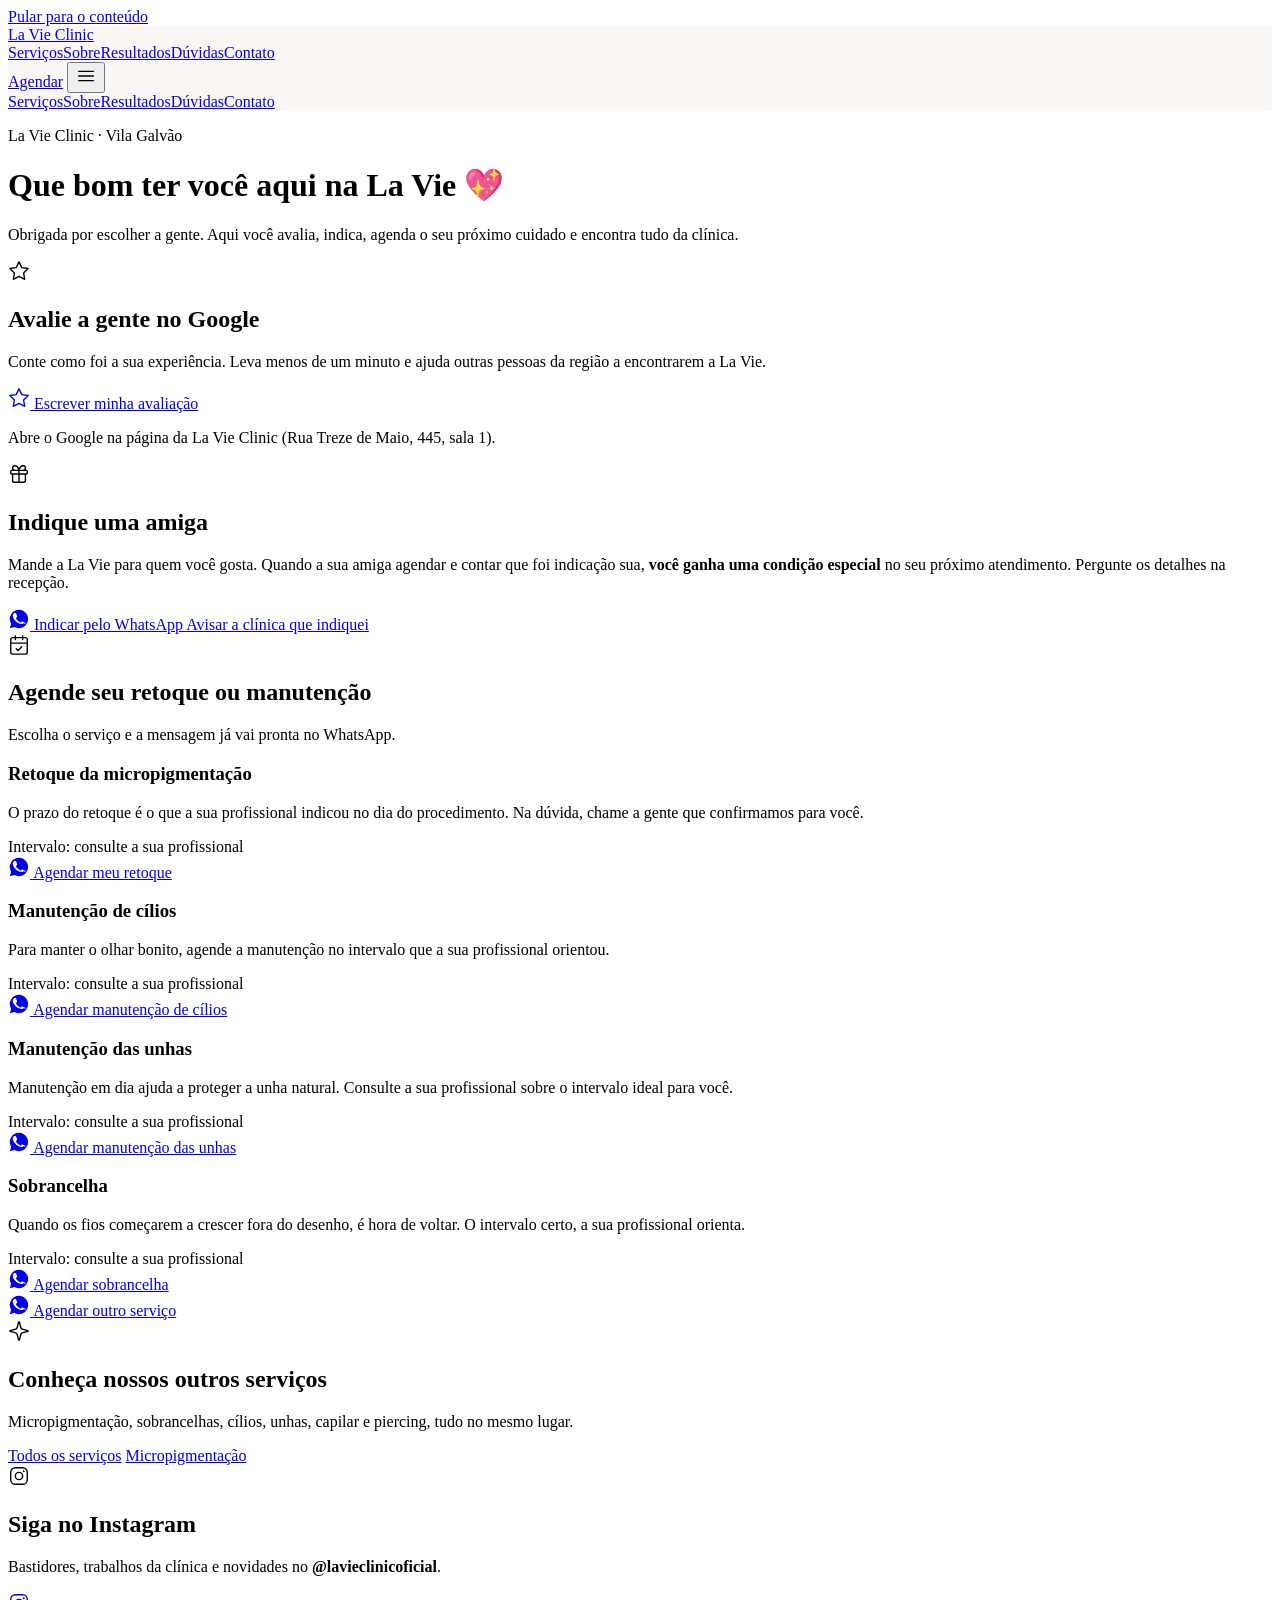
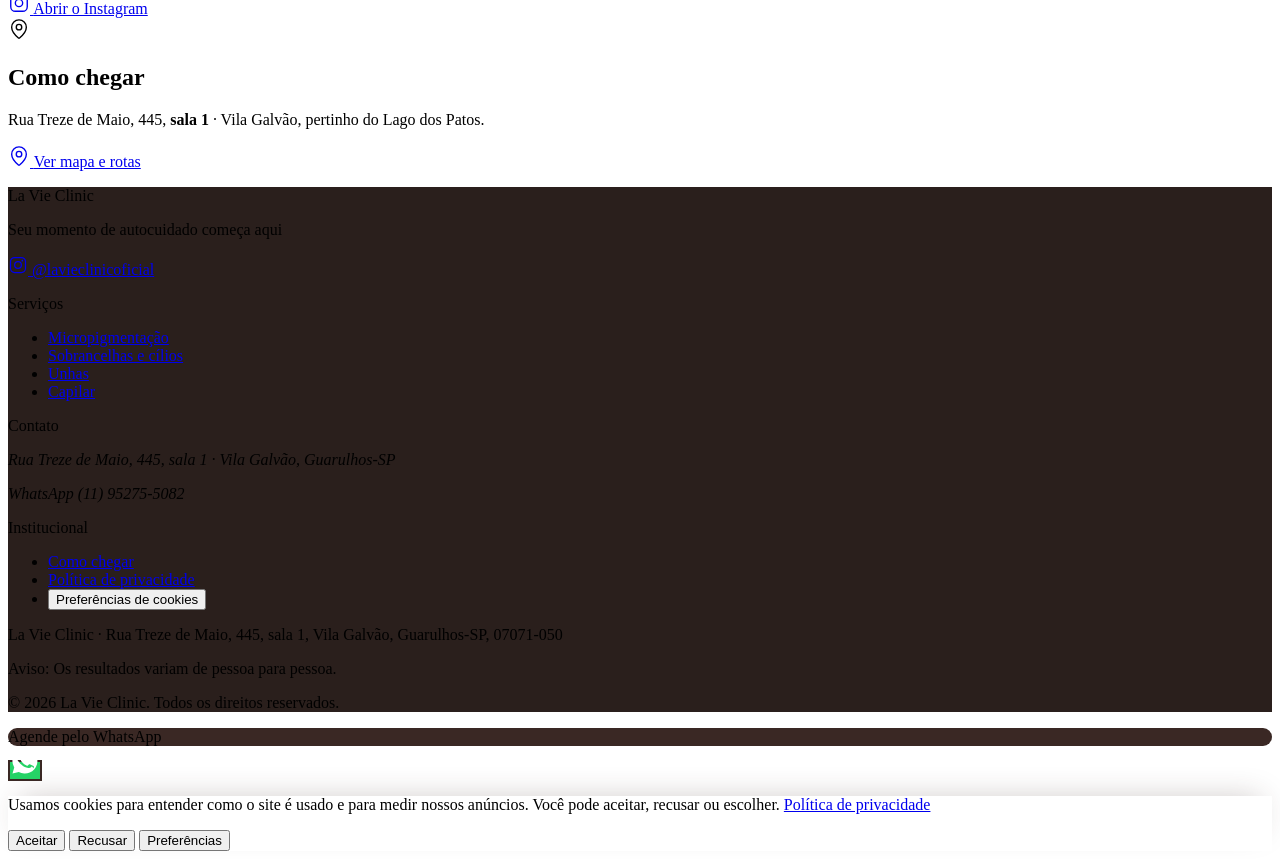
==== commit 6c106004: "deploy: fix dupla codificacao cliente.astro" ====
--- a/cliente/index.html
+++ b/cliente/index.html
@@ -1,9 +1,9 @@
-<!DOCTYPE html><html lang="pt-BR" data-astro-cid-37fxchfa> <head><meta charset="utf-8"><meta name="viewport" content="width=device-width, initial-scale=1"><meta name="theme-color" content="#FBF7F3"><title>Que bom ter vocÃª aqui | La Vie Clinic</title><meta name="description" content="PÃ¡gina das clientes da La Vie Clinic: avalie, indique uma amiga, agende seu retoque ou manutenÃ§Ã£o e veja como chegar."><meta name="robots" content="noindex, nofollow"><link rel="canonical" href="https://marcos4213.github.io/la-vie-clinic/cliente/"><meta property="og:site_name" content="La Vie Clinic"><meta property="og:title" content="Que bom ter vocÃª aqui | La Vie Clinic"><meta property="og:description" content="PÃ¡gina das clientes da La Vie Clinic: avalie, indique uma amiga, agende seu retoque ou manutenÃ§Ã£o e veja como chegar."><meta property="og:image" content="https://marcos4213.github.io/la-vie-clinic/og-default.jpg"><meta property="og:locale" content="pt_BR"><meta property="og:type" content="website"><meta name="twitter:card" content="summary_large_image"><link rel="icon" type="image/svg+xml" href="/la-vie-clinic/favicon.svg"><meta property="og:image:width" content="1200"><meta property="og:image:height" content="630"><script>document.documentElement.classList.add("js");</script><link rel="stylesheet" href="/la-vie-clinic/_astro/cliente.FsBMeRCJ.css">
+<!DOCTYPE html><html lang="pt-BR" data-astro-cid-37fxchfa> <head><meta charset="utf-8"><meta name="viewport" content="width=device-width, initial-scale=1"><meta name="theme-color" content="#FBF7F3"><title>Que bom ter você aqui | La Vie Clinic</title><meta name="description" content="Página das clientes da La Vie Clinic: avalie, indique uma amiga, agende seu retoque ou manutenção e veja como chegar."><meta name="robots" content="noindex, nofollow"><link rel="canonical" href="https://marcos4213.github.io/la-vie-clinic/cliente/"><meta property="og:site_name" content="La Vie Clinic"><meta property="og:title" content="Que bom ter você aqui | La Vie Clinic"><meta property="og:description" content="Página das clientes da La Vie Clinic: avalie, indique uma amiga, agende seu retoque ou manutenção e veja como chegar."><meta property="og:image" content="https://marcos4213.github.io/la-vie-clinic/og-default.jpg"><meta property="og:locale" content="pt_BR"><meta property="og:type" content="website"><meta name="twitter:card" content="summary_large_image"><link rel="icon" type="image/svg+xml" href="/la-vie-clinic/favicon.svg"><meta property="og:image:width" content="1200"><meta property="og:image:height" content="630"><script>document.documentElement.classList.add("js");</script><link rel="stylesheet" href="/la-vie-clinic/_astro/cliente.FsBMeRCJ.css">
 <style>.bg-porcelana\/92[data-astro-cid-3ef6ksr2]{background-color:#fbf7f3eb}
 </style>
 <link rel="stylesheet" href="/la-vie-clinic/_astro/cliente.BYJBCBFO.css"><script type="module" src="/la-vie-clinic/_astro/hoisted.ClrHHmw5.js"></script></head> <body data-astro-cid-37fxchfa> <a href="#conteudo" class="sr-only focus:not-sr-only focus:absolute focus:top-2 focus:left-2 focus:z-[100] focus:bg-cacau focus:text-porcelana focus:px-4 focus:py-2 focus:rounded-full" data-astro-cid-37fxchfa>Pular para o conteúdo</a>  <header id="site-header" class="sticky top-0 z-40 bg-porcelana/92 backdrop-blur-md transition-shadow" data-astro-cid-3ef6ksr2> <div class="container-gal flex items-center justify-between gap-4 min-h-[72px]" data-astro-cid-3ef6ksr2> <a href="#inicio" aria-label="La Vie Clinic, página inicial" class="font-display italic text-[1.5rem] leading-none text-champagne-700 py-2 min-h-[44px] inline-flex items-center" data-astro-cid-3ef6ksr2>
 La Vie Clinic
-</a> <nav aria-label="Navegação principal" class="hidden lg:flex items-center gap-7" data-astro-cid-3ef6ksr2> <a href="#servicos" class="text-[0.95rem] font-semibold text-ink hover:text-rose-700 min-h-[44px] inline-flex items-center" data-astro-cid-3ef6ksr2>Serviços</a><a href="#sobre" class="text-[0.95rem] font-semibold text-ink hover:text-rose-700 min-h-[44px] inline-flex items-center" data-astro-cid-3ef6ksr2>Sobre</a><a href="#resultados" class="text-[0.95rem] font-semibold text-ink hover:text-rose-700 min-h-[44px] inline-flex items-center" data-astro-cid-3ef6ksr2>Resultados</a><a href="#duvidas" class="text-[0.95rem] font-semibold text-ink hover:text-rose-700 min-h-[44px] inline-flex items-center" data-astro-cid-3ef6ksr2>Dúvidas</a><a href="#contato" class="text-[0.95rem] font-semibold text-ink hover:text-rose-700 min-h-[44px] inline-flex items-center" data-astro-cid-3ef6ksr2>Contato</a> </nav> <div class="flex items-center gap-3" data-astro-cid-3ef6ksr2> <a href="https://wa.me/5511952755082?text=Ol%C3%A1!%20Vim%20pelo%20site%20da%20La%20Vie%20Clinic%20e%20gostaria%20de%20agendar%20um%20hor%C3%A1rio.%20(ref%3A%20site-header)" target="_blank" rel="noopener" data-wa data-servico="geral" data-origem="header" class="btn-primary !min-h-[44px] !px-6 text-[0.95rem]" data-astro-cid-3ef6ksr2>Agendar</a> <button id="menu-btn" class="lg:hidden inline-flex items-center justify-center w-[44px] h-[44px] rounded-full border-[1.5px] border-cacau text-cacau" aria-expanded="false" aria-controls="menu-mobile" aria-label="Abrir menu" data-astro-cid-3ef6ksr2> <svg width="22" height="22" viewBox="0 0 24 24" fill="none" stroke="currentColor" stroke-width="1.5" stroke-linecap="round" stroke-linejoin="round" class="" aria-hidden="true" focusable="false"><path d="M4 7h16M4 12h16M4 17h16"/></svg> </button> </div> </div> <div id="menu-mobile" class="lg:hidden hidden border-t border-nude bg-porcelana" data-astro-cid-3ef6ksr2> <nav aria-label="Menu móvel" class="container-gal flex flex-col py-4" data-astro-cid-3ef6ksr2> <a href="#servicos" class="menu-link py-3 min-h-[44px] inline-flex items-center font-semibold text-ink border-b border-nude/60 last:border-0" data-astro-cid-3ef6ksr2>Serviços</a><a href="#sobre" class="menu-link py-3 min-h-[44px] inline-flex items-center font-semibold text-ink border-b border-nude/60 last:border-0" data-astro-cid-3ef6ksr2>Sobre</a><a href="#resultados" class="menu-link py-3 min-h-[44px] inline-flex items-center font-semibold text-ink border-b border-nude/60 last:border-0" data-astro-cid-3ef6ksr2>Resultados</a><a href="#duvidas" class="menu-link py-3 min-h-[44px] inline-flex items-center font-semibold text-ink border-b border-nude/60 last:border-0" data-astro-cid-3ef6ksr2>Dúvidas</a><a href="#contato" class="menu-link py-3 min-h-[44px] inline-flex items-center font-semibold text-ink border-b border-nude/60 last:border-0" data-astro-cid-3ef6ksr2>Contato</a> </nav> </div> </header>   <main id="conteudo" class="lv-main" data-wa-num="5511952755082"> <div class="lv-wrap"> <div class="lv-hero"> <p class="eyebrow">La Vie Clinic Â· Vila GalvÃ£o</p> <h1 class="mt-3">Que bom ter vocÃª aqui na La Vie <span aria-hidden="true">ðŸ’—</span></h1> <p class="lv-lead">Obrigada por escolher a gente. Aqui vocÃª avalia, indica, agenda o seu prÃ³ximo cuidado e encontra tudo da clÃ­nica.</p> </div> <div class="lv-cards"> <section class="lv-card lv-card-destaque" aria-labelledby="c-avalie"> <div class="lv-card-top"> <span class="lv-ico"> <svg width="22" height="22" viewBox="0 0 24 24" fill="none" stroke="currentColor" stroke-width="1.5" stroke-linecap="round" stroke-linejoin="round" aria-hidden="true" focusable="false"><polygon points="12 2 15.09 8.26 22 9.27 17 14.14 18.18 21.02 12 17.77 5.82 21.02 7 14.14 2 9.27 8.91 8.26 12 2"></polygon></svg> </span> <div> <h2 id="c-avalie">Avalie a gente no Google</h2> <p>Conte como foi a sua experiÃªncia. Leva menos de um minuto e ajuda outras pessoas da regiÃ£o a encontrarem a La Vie.</p> </div> </div> <div class="lv-acoes"> <a href="https://search.google.com/local/writereview?placeid=ChIJaS_pgof1zpQRuhYhUJe0MIQ" target="_blank" rel="noopener" class="btn-primary lv-btn" data-acao="avaliar_google"> <svg width="22" height="22" viewBox="0 0 24 24" fill="none" stroke="currentColor" stroke-width="1.5" stroke-linecap="round" stroke-linejoin="round" aria-hidden="true" focusable="false"><polygon points="12 2 15.09 8.26 22 9.27 17 14.14 18.18 21.02 12 17.77 5.82 21.02 7 14.14 2 9.27 8.91 8.26 12 2"></polygon></svg> <span>Escrever minha avaliaÃ§Ã£o</span> </a> </div> <p class="lv-nota">Abre o Google na pÃ¡gina da La Vie Clinic (Rua Treze de Maio, 445, sala 1).</p> </section> <section class="lv-card" aria-labelledby="c-indique"> <div class="lv-card-top"> <span class="lv-ico"> <svg width="22" height="22" viewBox="0 0 24 24" fill="none" stroke="currentColor" stroke-width="1.5" stroke-linecap="round" stroke-linejoin="round" aria-hidden="true" focusable="false"><rect x="3" y="8" width="18" height="4" rx="1"></rect><path d="M12 8v13"></path><path d="M19 12v7a2 2 0 0 1-2 2H7a2 2 0 0 1-2-2v-7"></path><path d="M7.5 8a2.5 2.5 0 0 1 0-5A4.8 8 0 0 1 12 8a4.8 8 0 0 1 4.5-5 2.5 2.5 0 0 1 0 5"></path></svg> </span> <div> <h2 id="c-indique">Indique uma amiga</h2> <p>Mande a La Vie para quem vocÃª gosta. Quando a sua amiga agendar e contar que foi indicaÃ§Ã£o sua, <strong>vocÃª ganha uma condição especial</strong> no seu prÃ³ximo atendimento. Pergunte os detalhes na recepÃ§Ã£o.</p> </div> </div> <div class="lv-acoes"> <a href="https://wa.me/?text=Oi!%20Fiz%20um%20procedimento%20na%20La%20Vie%20Clinic%2C%20na%20Vila%20Galv%C3%83%C2%A3o%20(pertinho%20do%20Lago%20dos%20Patos)%2C%20e%20amei%20o%20atendimento.%20Se%20quiser%20conhecer%2C%20o%20site%20%C3%83%C2%A9%20este%3A%20https%3A%2F%2Fmarcos4213.github.io%2Fla-vie-clinic%2F%3Futm_source%3Dindicacao%26utm_medium%3Dwhatsapp%26utm_campaign%3Dindique-uma-amiga%26utm_content%3Dsem-origem%20.%20Se%20agendar%2C%20fala%20que%20foi%20indica%C3%83%C2%A7%C3%83%C2%A3o%20minha!" target="_blank" rel="noopener" class="btn-primary lv-btn" data-acao="indicar_amiga" data-share data-texto="Oi! Fiz um procedimento na La Vie Clinic, na Vila GalvÃ£o (pertinho do Lago dos Patos), e amei o atendimento. Se quiser conhecer, o site Ã© este: {LINK} . Se agendar, fala que foi indicaÃ§Ã£o minha!"> <svg width="22" height="22" viewBox="0 0 24 24" fill="currentColor" aria-hidden="true" focusable="false"><path d="M12 2a10 10 0 0 0-8.6 15.1L2 22l5-1.3A10 10 0 1 0 12 2zm5.4 14.1c-.2.7-1.3 1.3-1.9 1.4-.5 0-1.1.2-3.7-.8-3.1-1.3-5.1-4.5-5.3-4.7-.1-.2-1.3-1.8-1.3-3.4s.8-2.4 1.1-2.7c.3-.3.7-.4 1-.4h.7c.2 0 .5 0 .8.6l1.1 2.7c.1.2.1.5 0 .7l-.5.7-.6.6c-.2.2-.3.4-.1.7.2.3.9 1.5 2 2.4 1.4 1.2 2.5 1.6 2.9 1.8.3.2.5.1.7-.1l.8-.9c.2-.3.4-.2.7-.1l2.6 1.2c.4.2.6.3.7.5 0 .1 0 .7-.2 1.4z"></path></svg> <span>Indicar pelo WhatsApp</span> </a> <a href="https://wa.me/5511952755082?text=Ol%C3%83%C2%A1!%20Indiquei%20a%20La%20Vie%20Clinic%20para%20uma%20amiga.%20O%20nome%20dela%20%C3%83%C2%A9%3A%20(ref%3A%20qr-sem-origem-indicacao)" target="_blank" rel="noopener" class="btn-secondary lv-btn" data-wa data-servico="indicacao" data-origem="qr-sem-origem" data-wa-msg="OlÃ¡! Indiquei a La Vie Clinic para uma amiga. O nome dela Ã©: (ref: qr-{origem}-indicacao)">Avisar a clÃ­nica que indiquei</a> </div> </section> <section class="lv-card" aria-labelledby="c-agende"> <div class="lv-card-top"> <span class="lv-ico"> <svg width="22" height="22" viewBox="0 0 24 24" fill="none" stroke="currentColor" stroke-width="1.5" stroke-linecap="round" stroke-linejoin="round" aria-hidden="true" focusable="false"><rect width="18" height="18" x="3" y="4" rx="2"></rect><path d="M16 2v4M8 2v4M3 10h18"></path><path d="m9 16 2 2 4-4"></path></svg> </span> <div> <h2 id="c-agende">Agende seu retoque ou manutenÃ§Ã£o</h2> <p>Escolha o serviÃ§o e a mensagem jÃ¡ vai pronta no WhatsApp.</p> </div> </div> <div class="lv-servicos"> <div class="lv-servico"> <h3>Retoque da micropigmentaÃ§Ã£o</h3> <p>O prazo do retoque Ã© o que a sua profissional indicou no dia do procedimento. Na dÃºvida, chame a gente que confirmamos para vocÃª.</p> <span class="lv-chip">Intervalo: consulte a sua profissional</span><br> <a href="https://wa.me/5511952755082?text=Ol%C3%83%C2%A1!%20Vim%20pelo%20QR%20code%20da%20cl%C3%83%C2%ADnica%20e%20quero%20agendar%20o%20retoque%20da%20minha%20micropigmenta%C3%83%C2%A7%C3%83%C2%A3o.%20(ref%3A%20qr-sem-origem-retoque-micro)" target="_blank" rel="noopener" data-wa data-servico="retoque-micro" data-origem="qr-sem-origem" data-wa-msg="OlÃ¡! Vim pelo QR code da clÃ­nica e quero agendar o retoque da minha micropigmentaÃ§Ã£o. (ref: qr-{origem}-retoque-micro)"> <svg width="22" height="22" viewBox="0 0 24 24" fill="currentColor" aria-hidden="true" focusable="false"><path d="M12 2a10 10 0 0 0-8.6 15.1L2 22l5-1.3A10 10 0 1 0 12 2zm5.4 14.1c-.2.7-1.3 1.3-1.9 1.4-.5 0-1.1.2-3.7-.8-3.1-1.3-5.1-4.5-5.3-4.7-.1-.2-1.3-1.8-1.3-3.4s.8-2.4 1.1-2.7c.3-.3.7-.4 1-.4h.7c.2 0 .5 0 .8.6l1.1 2.7c.1.2.1.5 0 .7l-.5.7-.6.6c-.2.2-.3.4-.1.7.2.3.9 1.5 2 2.4 1.4 1.2 2.5 1.6 2.9 1.8.3.2.5.1.7-.1l.8-.9c.2-.3.4-.2.7-.1l2.6 1.2c.4.2.6.3.7.5 0 .1 0 .7-.2 1.4z"></path></svg> <span>Agendar meu retoque</span> </a> </div><div class="lv-servico"> <h3>ManutenÃ§Ã£o de cÃ­lios</h3> <p>Para manter o olhar bonito, agende a manutenÃ§Ã£o no intervalo que a sua profissional orientou.</p> <span class="lv-chip">Intervalo: consulte a sua profissional</span><br> <a href="https://wa.me/5511952755082?text=Ol%C3%83%C2%A1!%20Vim%20pelo%20QR%20code%20da%20cl%C3%83%C2%ADnica%20e%20quero%20agendar%20a%20manuten%C3%83%C2%A7%C3%83%C2%A3o%20dos%20meus%20c%C3%83%C2%ADlios.%20(ref%3A%20qr-sem-origem-manutencao-cilios)" target="_blank" rel="noopener" data-wa data-servico="manutencao-cilios" data-origem="qr-sem-origem" data-wa-msg="OlÃ¡! Vim pelo QR code da clÃ­nica e quero agendar a manutenÃ§Ã£o dos meus cÃ­lios. (ref: qr-{origem}-manutencao-cilios)"> <svg width="22" height="22" viewBox="0 0 24 24" fill="currentColor" aria-hidden="true" focusable="false"><path d="M12 2a10 10 0 0 0-8.6 15.1L2 22l5-1.3A10 10 0 1 0 12 2zm5.4 14.1c-.2.7-1.3 1.3-1.9 1.4-.5 0-1.1.2-3.7-.8-3.1-1.3-5.1-4.5-5.3-4.7-.1-.2-1.3-1.8-1.3-3.4s.8-2.4 1.1-2.7c.3-.3.7-.4 1-.4h.7c.2 0 .5 0 .8.6l1.1 2.7c.1.2.1.5 0 .7l-.5.7-.6.6c-.2.2-.3.4-.1.7.2.3.9 1.5 2 2.4 1.4 1.2 2.5 1.6 2.9 1.8.3.2.5.1.7-.1l.8-.9c.2-.3.4-.2.7-.1l2.6 1.2c.4.2.6.3.7.5 0 .1 0 .7-.2 1.4z"></path></svg> <span>Agendar manutenÃ§Ã£o de cÃ­lios</span> </a> </div><div class="lv-servico"> <h3>ManutenÃ§Ã£o das unhas</h3> <p>ManutenÃ§Ã£o em dia ajuda a proteger a unha natural. Consulte a sua profissional sobre o intervalo ideal para vocÃª.</p> <span class="lv-chip">Intervalo: consulte a sua profissional</span><br> <a href="https://wa.me/5511952755082?text=Ol%C3%83%C2%A1!%20Vim%20pelo%20QR%20code%20da%20cl%C3%83%C2%ADnica%20e%20quero%20agendar%20a%20manuten%C3%83%C2%A7%C3%83%C2%A3o%20das%20minhas%20unhas.%20(ref%3A%20qr-sem-origem-manutencao-unhas)" target="_blank" rel="noopener" data-wa data-servico="manutencao-unhas" data-origem="qr-sem-origem" data-wa-msg="OlÃ¡! Vim pelo QR code da clÃ­nica e quero agendar a manutenÃ§Ã£o das minhas unhas. (ref: qr-{origem}-manutencao-unhas)"> <svg width="22" height="22" viewBox="0 0 24 24" fill="currentColor" aria-hidden="true" focusable="false"><path d="M12 2a10 10 0 0 0-8.6 15.1L2 22l5-1.3A10 10 0 1 0 12 2zm5.4 14.1c-.2.7-1.3 1.3-1.9 1.4-.5 0-1.1.2-3.7-.8-3.1-1.3-5.1-4.5-5.3-4.7-.1-.2-1.3-1.8-1.3-3.4s.8-2.4 1.1-2.7c.3-.3.7-.4 1-.4h.7c.2 0 .5 0 .8.6l1.1 2.7c.1.2.1.5 0 .7l-.5.7-.6.6c-.2.2-.3.4-.1.7.2.3.9 1.5 2 2.4 1.4 1.2 2.5 1.6 2.9 1.8.3.2.5.1.7-.1l.8-.9c.2-.3.4-.2.7-.1l2.6 1.2c.4.2.6.3.7.5 0 .1 0 .7-.2 1.4z"></path></svg> <span>Agendar manutenÃ§Ã£o das unhas</span> </a> </div><div class="lv-servico"> <h3>Sobrancelha</h3> <p>Quando os fios comeÃ§arem a crescer fora do desenho, Ã© hora de voltar. O intervalo certo, a sua profissional orienta.</p> <span class="lv-chip">Intervalo: consulte a sua profissional</span><br> <a href="https://wa.me/5511952755082?text=Ol%C3%83%C2%A1!%20Vim%20pelo%20QR%20code%20da%20cl%C3%83%C2%ADnica%20e%20quero%20agendar%20minha%20sobrancelha.%20(ref%3A%20qr-sem-origem-sobrancelha)" target="_blank" rel="noopener" data-wa data-servico="sobrancelha" data-origem="qr-sem-origem" data-wa-msg="OlÃ¡! Vim pelo QR code da clÃ­nica e quero agendar minha sobrancelha. (ref: qr-{origem}-sobrancelha)"> <svg width="22" height="22" viewBox="0 0 24 24" fill="currentColor" aria-hidden="true" focusable="false"><path d="M12 2a10 10 0 0 0-8.6 15.1L2 22l5-1.3A10 10 0 1 0 12 2zm5.4 14.1c-.2.7-1.3 1.3-1.9 1.4-.5 0-1.1.2-3.7-.8-3.1-1.3-5.1-4.5-5.3-4.7-.1-.2-1.3-1.8-1.3-3.4s.8-2.4 1.1-2.7c.3-.3.7-.4 1-.4h.7c.2 0 .5 0 .8.6l1.1 2.7c.1.2.1.5 0 .7l-.5.7-.6.6c-.2.2-.3.4-.1.7.2.3.9 1.5 2 2.4 1.4 1.2 2.5 1.6 2.9 1.8.3.2.5.1.7-.1l.8-.9c.2-.3.4-.2.7-.1l2.6 1.2c.4.2.6.3.7.5 0 .1 0 .7-.2 1.4z"></path></svg> <span>Agendar sobrancelha</span> </a> </div> </div> <div class="lv-acoes"> <a href="https://wa.me/5511952755082?text=Ol%C3%83%C2%A1!%20Vim%20pelo%20QR%20code%20da%20cl%C3%83%C2%ADnica%20e%20quero%20agendar%20um%20hor%C3%83%C2%A1rio.%20(ref%3A%20qr-sem-origem-outro)" target="_blank" rel="noopener" class="btn-secondary lv-btn" data-wa data-servico="geral" data-origem="qr-sem-origem" data-wa-msg="OlÃ¡! Vim pelo QR code da clÃ­nica e quero agendar um horÃ¡rio. (ref: qr-{origem}-outro)"> <svg width="22" height="22" viewBox="0 0 24 24" fill="currentColor" aria-hidden="true" focusable="false"><path d="M12 2a10 10 0 0 0-8.6 15.1L2 22l5-1.3A10 10 0 1 0 12 2zm5.4 14.1c-.2.7-1.3 1.3-1.9 1.4-.5 0-1.1.2-3.7-.8-3.1-1.3-5.1-4.5-5.3-4.7-.1-.2-1.3-1.8-1.3-3.4s.8-2.4 1.1-2.7c.3-.3.7-.4 1-.4h.7c.2 0 .5 0 .8.6l1.1 2.7c.1.2.1.5 0 .7l-.5.7-.6.6c-.2.2-.3.4-.1.7.2.3.9 1.5 2 2.4 1.4 1.2 2.5 1.6 2.9 1.8.3.2.5.1.7-.1l.8-.9c.2-.3.4-.2.7-.1l2.6 1.2c.4.2.6.3.7.5 0 .1 0 .7-.2 1.4z"></path></svg> <span>Agendar outro serviÃ§o</span> </a> </div> </section> <section class="lv-card" aria-labelledby="c-servicos"> <div class="lv-card-top"> <span class="lv-ico"> <svg width="22" height="22" viewBox="0 0 24 24" fill="none" stroke="currentColor" stroke-width="1.5" stroke-linecap="round" stroke-linejoin="round" aria-hidden="true" focusable="false"><path d="M9.937 15.5A2 2 0 0 0 8.5 14.063l-6.135-1.582a.5.5 0 0 1 0-.962L8.5 9.936A2 2 0 0 0 9.937 8.5l1.582-6.135a.5.5 0 0 1 .963 0L14.063 8.5A2 2 0 0 0 15.5 9.937l6.135 1.581a.5.5 0 0 1 0 .964L15.5 14.063a2 2 0 0 0-1.437 1.437l-1.582 6.135a.5.5 0 0 1-.963 0z"></path></svg> </span> <div> <h2 id="c-servicos">ConheÃ§a nossos outros serviÃ§os</h2> <p>MicropigmentaÃ§Ã£o, sobrancelhas, cÃ­lios, unhas, capilar e piercing, tudo no mesmo lugar.</p> </div> </div> <div class="lv-acoes"> <a href="/la-vie-clinic/#servicos" class="btn-secondary lv-btn" data-utm data-acao="ver_servicos">Todos os serviÃ§os</a> <a href="/la-vie-clinic/micropigmentacao/" class="btn-secondary lv-btn" data-utm data-acao="ver_micro">MicropigmentaÃ§Ã£o</a> </div> </section> <section class="lv-card" aria-labelledby="c-insta"> <div class="lv-card-top"> <span class="lv-ico"> <svg width="22" height="22" viewBox="0 0 24 24" fill="none" stroke="currentColor" stroke-width="1.5" stroke-linecap="round" stroke-linejoin="round" aria-hidden="true" focusable="false"><rect x="3" y="3" width="18" height="18" rx="5"></rect><circle cx="12" cy="12" r="4"></circle><circle cx="17.2" cy="6.8" r="1" fill="currentColor" stroke="none"></circle></svg> </span> <div> <h2 id="c-insta">Siga no Instagram</h2> <p>Bastidores, trabalhos da clÃ­nica e novidades no <strong>@lavieclinicoficial</strong>.</p> </div> </div> <div class="lv-acoes"> <a href="https://www.instagram.com/lavieclinicoficial" target="_blank" rel="noopener" class="btn-secondary lv-btn" data-acao="instagram"> <svg width="22" height="22" viewBox="0 0 24 24" fill="none" stroke="currentColor" stroke-width="1.5" stroke-linecap="round" stroke-linejoin="round" aria-hidden="true" focusable="false"><rect x="3" y="3" width="18" height="18" rx="5"></rect><circle cx="12" cy="12" r="4"></circle><circle cx="17.2" cy="6.8" r="1" fill="currentColor" stroke="none"></circle></svg> <span>Abrir o Instagram</span> </a> </div> </section> <section class="lv-card" aria-labelledby="c-chegar"> <div class="lv-card-top"> <span class="lv-ico"> <svg width="22" height="22" viewBox="0 0 24 24" fill="none" stroke="currentColor" stroke-width="1.5" stroke-linecap="round" stroke-linejoin="round" aria-hidden="true" focusable="false"><path d="M20 10c0 4.993-5.539 10.193-7.399 11.799a1 1 0 0 1-1.202 0C9.539 20.193 4 14.993 4 10a8 8 0 0 1 16 0"></path><circle cx="12" cy="10" r="3"></circle></svg> </span> <div> <h2 id="c-chegar">Como chegar</h2> <p>Rua Treze de Maio, 445, <strong>sala 1</strong> Â· Vila GalvÃ£o, pertinho do Lago dos Patos.</p> </div> </div> <div class="lv-acoes"> <a href="/la-vie-clinic/como-chegar/" class="btn-secondary lv-btn" data-utm data-acao="como_chegar"> <svg width="22" height="22" viewBox="0 0 24 24" fill="none" stroke="currentColor" stroke-width="1.5" stroke-linecap="round" stroke-linejoin="round" aria-hidden="true" focusable="false"><path d="M20 10c0 4.993-5.539 10.193-7.399 11.799a1 1 0 0 1-1.202 0C9.539 20.193 4 14.993 4 10a8 8 0 0 1 16 0"></path><circle cx="12" cy="10" r="3"></circle></svg> <span>Ver mapa e rotas</span> </a> </div> </section> </div> </div> </main> <footer class="text-nude" style="background:#2A1F1C"> <div class="container-gal py-10 md:py-14 grid gap-8 md:gap-10 md:grid-cols-[1.2fr_1fr_1fr_1fr]"> <div> <p class="font-display italic text-[1.75rem] text-champagne">La Vie Clinic</p> <p class="mt-2 text-[0.95rem] text-nude/90">Seu momento de autocuidado começa aqui</p> <a href="https://www.instagram.com/lavieclinicoficial" target="_blank" rel="noopener" class="mt-4 inline-flex items-center gap-2 text-porcelana link-underline min-h-[44px]"> <svg width="20" height="20" viewBox="0 0 24 24" fill="none" stroke="currentColor" stroke-width="1.5" stroke-linecap="round" stroke-linejoin="round" class="" aria-hidden="true" focusable="false"><rect x="3" y="3" width="18" height="18" rx="5"/><circle cx="12" cy="12" r="4"/><circle cx="17.2" cy="6.8" r="1" fill="currentColor" stroke="none"/></svg> @lavieclinicoficial
+</a> <nav aria-label="Navegação principal" class="hidden lg:flex items-center gap-7" data-astro-cid-3ef6ksr2> <a href="#servicos" class="text-[0.95rem] font-semibold text-ink hover:text-rose-700 min-h-[44px] inline-flex items-center" data-astro-cid-3ef6ksr2>Serviços</a><a href="#sobre" class="text-[0.95rem] font-semibold text-ink hover:text-rose-700 min-h-[44px] inline-flex items-center" data-astro-cid-3ef6ksr2>Sobre</a><a href="#resultados" class="text-[0.95rem] font-semibold text-ink hover:text-rose-700 min-h-[44px] inline-flex items-center" data-astro-cid-3ef6ksr2>Resultados</a><a href="#duvidas" class="text-[0.95rem] font-semibold text-ink hover:text-rose-700 min-h-[44px] inline-flex items-center" data-astro-cid-3ef6ksr2>Dúvidas</a><a href="#contato" class="text-[0.95rem] font-semibold text-ink hover:text-rose-700 min-h-[44px] inline-flex items-center" data-astro-cid-3ef6ksr2>Contato</a> </nav> <div class="flex items-center gap-3" data-astro-cid-3ef6ksr2> <a href="https://wa.me/5511952755082?text=Ol%C3%A1!%20Vim%20pelo%20site%20da%20La%20Vie%20Clinic%20e%20gostaria%20de%20agendar%20um%20hor%C3%A1rio.%20(ref%3A%20site-header)" target="_blank" rel="noopener" data-wa data-servico="geral" data-origem="header" class="btn-primary !min-h-[44px] !px-6 text-[0.95rem]" data-astro-cid-3ef6ksr2>Agendar</a> <button id="menu-btn" class="lg:hidden inline-flex items-center justify-center w-[44px] h-[44px] rounded-full border-[1.5px] border-cacau text-cacau" aria-expanded="false" aria-controls="menu-mobile" aria-label="Abrir menu" data-astro-cid-3ef6ksr2> <svg width="22" height="22" viewBox="0 0 24 24" fill="none" stroke="currentColor" stroke-width="1.5" stroke-linecap="round" stroke-linejoin="round" class="" aria-hidden="true" focusable="false"><path d="M4 7h16M4 12h16M4 17h16"/></svg> </button> </div> </div> <div id="menu-mobile" class="lg:hidden hidden border-t border-nude bg-porcelana" data-astro-cid-3ef6ksr2> <nav aria-label="Menu móvel" class="container-gal flex flex-col py-4" data-astro-cid-3ef6ksr2> <a href="#servicos" class="menu-link py-3 min-h-[44px] inline-flex items-center font-semibold text-ink border-b border-nude/60 last:border-0" data-astro-cid-3ef6ksr2>Serviços</a><a href="#sobre" class="menu-link py-3 min-h-[44px] inline-flex items-center font-semibold text-ink border-b border-nude/60 last:border-0" data-astro-cid-3ef6ksr2>Sobre</a><a href="#resultados" class="menu-link py-3 min-h-[44px] inline-flex items-center font-semibold text-ink border-b border-nude/60 last:border-0" data-astro-cid-3ef6ksr2>Resultados</a><a href="#duvidas" class="menu-link py-3 min-h-[44px] inline-flex items-center font-semibold text-ink border-b border-nude/60 last:border-0" data-astro-cid-3ef6ksr2>Dúvidas</a><a href="#contato" class="menu-link py-3 min-h-[44px] inline-flex items-center font-semibold text-ink border-b border-nude/60 last:border-0" data-astro-cid-3ef6ksr2>Contato</a> </nav> </div> </header>   <main id="conteudo" class="lv-main" data-wa-num="5511952755082"> <div class="lv-wrap"> <div class="lv-hero"> <p class="eyebrow">La Vie Clinic · Vila Galvão</p> <h1 class="mt-3">Que bom ter você aqui na La Vie <span aria-hidden="true">💖</span></h1> <p class="lv-lead">Obrigada por escolher a gente. Aqui você avalia, indica, agenda o seu próximo cuidado e encontra tudo da clínica.</p> </div> <div class="lv-cards"> <section class="lv-card lv-card-destaque" aria-labelledby="c-avalie"> <div class="lv-card-top"> <span class="lv-ico"> <svg width="22" height="22" viewBox="0 0 24 24" fill="none" stroke="currentColor" stroke-width="1.5" stroke-linecap="round" stroke-linejoin="round" aria-hidden="true" focusable="false"><polygon points="12 2 15.09 8.26 22 9.27 17 14.14 18.18 21.02 12 17.77 5.82 21.02 7 14.14 2 9.27 8.91 8.26 12 2"></polygon></svg> </span> <div> <h2 id="c-avalie">Avalie a gente no Google</h2> <p>Conte como foi a sua experiência. Leva menos de um minuto e ajuda outras pessoas da região a encontrarem a La Vie.</p> </div> </div> <div class="lv-acoes"> <a href="https://search.google.com/local/writereview?placeid=ChIJaS_pgof1zpQRuhYhUJe0MIQ" target="_blank" rel="noopener" class="btn-primary lv-btn" data-acao="avaliar_google"> <svg width="22" height="22" viewBox="0 0 24 24" fill="none" stroke="currentColor" stroke-width="1.5" stroke-linecap="round" stroke-linejoin="round" aria-hidden="true" focusable="false"><polygon points="12 2 15.09 8.26 22 9.27 17 14.14 18.18 21.02 12 17.77 5.82 21.02 7 14.14 2 9.27 8.91 8.26 12 2"></polygon></svg> <span>Escrever minha avaliação</span> </a> </div> <p class="lv-nota">Abre o Google na página da La Vie Clinic (Rua Treze de Maio, 445, sala 1).</p> </section> <section class="lv-card" aria-labelledby="c-indique"> <div class="lv-card-top"> <span class="lv-ico"> <svg width="22" height="22" viewBox="0 0 24 24" fill="none" stroke="currentColor" stroke-width="1.5" stroke-linecap="round" stroke-linejoin="round" aria-hidden="true" focusable="false"><rect x="3" y="8" width="18" height="4" rx="1"></rect><path d="M12 8v13"></path><path d="M19 12v7a2 2 0 0 1-2 2H7a2 2 0 0 1-2-2v-7"></path><path d="M7.5 8a2.5 2.5 0 0 1 0-5A4.8 8 0 0 1 12 8a4.8 8 0 0 1 4.5-5 2.5 2.5 0 0 1 0 5"></path></svg> </span> <div> <h2 id="c-indique">Indique uma amiga</h2> <p>Mande a La Vie para quem você gosta. Quando a sua amiga agendar e contar que foi indicação sua, <strong>você ganha uma condição especial</strong> no seu próximo atendimento. Pergunte os detalhes na recepção.</p> </div> </div> <div class="lv-acoes"> <a href="https://wa.me/?text=Oi!%20Fiz%20um%20procedimento%20na%20La%20Vie%20Clinic%2C%20na%20Vila%20Galv%C3%A3o%20(pertinho%20do%20Lago%20dos%20Patos)%2C%20e%20amei%20o%20atendimento.%20Se%20quiser%20conhecer%2C%20o%20site%20%C3%A9%20este%3A%20https%3A%2F%2Fmarcos4213.github.io%2Fla-vie-clinic%2F%3Futm_source%3Dindicacao%26utm_medium%3Dwhatsapp%26utm_campaign%3Dindique-uma-amiga%26utm_content%3Dsem-origem%20.%20Se%20agendar%2C%20fala%20que%20foi%20indica%C3%A7%C3%A3o%20minha!" target="_blank" rel="noopener" class="btn-primary lv-btn" data-acao="indicar_amiga" data-share data-texto="Oi! Fiz um procedimento na La Vie Clinic, na Vila Galvão (pertinho do Lago dos Patos), e amei o atendimento. Se quiser conhecer, o site é este: {LINK} . Se agendar, fala que foi indicação minha!"> <svg width="22" height="22" viewBox="0 0 24 24" fill="currentColor" aria-hidden="true" focusable="false"><path d="M12 2a10 10 0 0 0-8.6 15.1L2 22l5-1.3A10 10 0 1 0 12 2zm5.4 14.1c-.2.7-1.3 1.3-1.9 1.4-.5 0-1.1.2-3.7-.8-3.1-1.3-5.1-4.5-5.3-4.7-.1-.2-1.3-1.8-1.3-3.4s.8-2.4 1.1-2.7c.3-.3.7-.4 1-.4h.7c.2 0 .5 0 .8.6l1.1 2.7c.1.2.1.5 0 .7l-.5.7-.6.6c-.2.2-.3.4-.1.7.2.3.9 1.5 2 2.4 1.4 1.2 2.5 1.6 2.9 1.8.3.2.5.1.7-.1l.8-.9c.2-.3.4-.2.7-.1l2.6 1.2c.4.2.6.3.7.5 0 .1 0 .7-.2 1.4z"></path></svg> <span>Indicar pelo WhatsApp</span> </a> <a href="https://wa.me/5511952755082?text=Ol%C3%A1!%20Indiquei%20a%20La%20Vie%20Clinic%20para%20uma%20amiga.%20O%20nome%20dela%20%C3%A9%3A%20(ref%3A%20qr-sem-origem-indicacao)" target="_blank" rel="noopener" class="btn-secondary lv-btn" data-wa data-servico="indicacao" data-origem="qr-sem-origem" data-wa-msg="Olá! Indiquei a La Vie Clinic para uma amiga. O nome dela é: (ref: qr-{origem}-indicacao)">Avisar a clínica que indiquei</a> </div> </section> <section class="lv-card" aria-labelledby="c-agende"> <div class="lv-card-top"> <span class="lv-ico"> <svg width="22" height="22" viewBox="0 0 24 24" fill="none" stroke="currentColor" stroke-width="1.5" stroke-linecap="round" stroke-linejoin="round" aria-hidden="true" focusable="false"><rect width="18" height="18" x="3" y="4" rx="2"></rect><path d="M16 2v4M8 2v4M3 10h18"></path><path d="m9 16 2 2 4-4"></path></svg> </span> <div> <h2 id="c-agende">Agende seu retoque ou manutenção</h2> <p>Escolha o serviço e a mensagem já vai pronta no WhatsApp.</p> </div> </div> <div class="lv-servicos"> <div class="lv-servico"> <h3>Retoque da micropigmentação</h3> <p>O prazo do retoque é o que a sua profissional indicou no dia do procedimento. Na dúvida, chame a gente que confirmamos para você.</p> <span class="lv-chip">Intervalo: consulte a sua profissional</span><br> <a href="https://wa.me/5511952755082?text=Ol%C3%A1!%20Vim%20pelo%20QR%20code%20da%20cl%C3%ADnica%20e%20quero%20agendar%20o%20retoque%20da%20minha%20micropigmenta%C3%A7%C3%A3o.%20(ref%3A%20qr-sem-origem-retoque-micro)" target="_blank" rel="noopener" data-wa data-servico="retoque-micro" data-origem="qr-sem-origem" data-wa-msg="Olá! Vim pelo QR code da clínica e quero agendar o retoque da minha micropigmentação. (ref: qr-{origem}-retoque-micro)"> <svg width="22" height="22" viewBox="0 0 24 24" fill="currentColor" aria-hidden="true" focusable="false"><path d="M12 2a10 10 0 0 0-8.6 15.1L2 22l5-1.3A10 10 0 1 0 12 2zm5.4 14.1c-.2.7-1.3 1.3-1.9 1.4-.5 0-1.1.2-3.7-.8-3.1-1.3-5.1-4.5-5.3-4.7-.1-.2-1.3-1.8-1.3-3.4s.8-2.4 1.1-2.7c.3-.3.7-.4 1-.4h.7c.2 0 .5 0 .8.6l1.1 2.7c.1.2.1.5 0 .7l-.5.7-.6.6c-.2.2-.3.4-.1.7.2.3.9 1.5 2 2.4 1.4 1.2 2.5 1.6 2.9 1.8.3.2.5.1.7-.1l.8-.9c.2-.3.4-.2.7-.1l2.6 1.2c.4.2.6.3.7.5 0 .1 0 .7-.2 1.4z"></path></svg> <span>Agendar meu retoque</span> </a> </div><div class="lv-servico"> <h3>Manutenção de cílios</h3> <p>Para manter o olhar bonito, agende a manutenção no intervalo que a sua profissional orientou.</p> <span class="lv-chip">Intervalo: consulte a sua profissional</span><br> <a href="https://wa.me/5511952755082?text=Ol%C3%A1!%20Vim%20pelo%20QR%20code%20da%20cl%C3%ADnica%20e%20quero%20agendar%20a%20manuten%C3%A7%C3%A3o%20dos%20meus%20c%C3%ADlios.%20(ref%3A%20qr-sem-origem-manutencao-cilios)" target="_blank" rel="noopener" data-wa data-servico="manutencao-cilios" data-origem="qr-sem-origem" data-wa-msg="Olá! Vim pelo QR code da clínica e quero agendar a manutenção dos meus cílios. (ref: qr-{origem}-manutencao-cilios)"> <svg width="22" height="22" viewBox="0 0 24 24" fill="currentColor" aria-hidden="true" focusable="false"><path d="M12 2a10 10 0 0 0-8.6 15.1L2 22l5-1.3A10 10 0 1 0 12 2zm5.4 14.1c-.2.7-1.3 1.3-1.9 1.4-.5 0-1.1.2-3.7-.8-3.1-1.3-5.1-4.5-5.3-4.7-.1-.2-1.3-1.8-1.3-3.4s.8-2.4 1.1-2.7c.3-.3.7-.4 1-.4h.7c.2 0 .5 0 .8.6l1.1 2.7c.1.2.1.5 0 .7l-.5.7-.6.6c-.2.2-.3.4-.1.7.2.3.9 1.5 2 2.4 1.4 1.2 2.5 1.6 2.9 1.8.3.2.5.1.7-.1l.8-.9c.2-.3.4-.2.7-.1l2.6 1.2c.4.2.6.3.7.5 0 .1 0 .7-.2 1.4z"></path></svg> <span>Agendar manutenção de cílios</span> </a> </div><div class="lv-servico"> <h3>Manutenção das unhas</h3> <p>Manutenção em dia ajuda a proteger a unha natural. Consulte a sua profissional sobre o intervalo ideal para você.</p> <span class="lv-chip">Intervalo: consulte a sua profissional</span><br> <a href="https://wa.me/5511952755082?text=Ol%C3%A1!%20Vim%20pelo%20QR%20code%20da%20cl%C3%ADnica%20e%20quero%20agendar%20a%20manuten%C3%A7%C3%A3o%20das%20minhas%20unhas.%20(ref%3A%20qr-sem-origem-manutencao-unhas)" target="_blank" rel="noopener" data-wa data-servico="manutencao-unhas" data-origem="qr-sem-origem" data-wa-msg="Olá! Vim pelo QR code da clínica e quero agendar a manutenção das minhas unhas. (ref: qr-{origem}-manutencao-unhas)"> <svg width="22" height="22" viewBox="0 0 24 24" fill="currentColor" aria-hidden="true" focusable="false"><path d="M12 2a10 10 0 0 0-8.6 15.1L2 22l5-1.3A10 10 0 1 0 12 2zm5.4 14.1c-.2.7-1.3 1.3-1.9 1.4-.5 0-1.1.2-3.7-.8-3.1-1.3-5.1-4.5-5.3-4.7-.1-.2-1.3-1.8-1.3-3.4s.8-2.4 1.1-2.7c.3-.3.7-.4 1-.4h.7c.2 0 .5 0 .8.6l1.1 2.7c.1.2.1.5 0 .7l-.5.7-.6.6c-.2.2-.3.4-.1.7.2.3.9 1.5 2 2.4 1.4 1.2 2.5 1.6 2.9 1.8.3.2.5.1.7-.1l.8-.9c.2-.3.4-.2.7-.1l2.6 1.2c.4.2.6.3.7.5 0 .1 0 .7-.2 1.4z"></path></svg> <span>Agendar manutenção das unhas</span> </a> </div><div class="lv-servico"> <h3>Sobrancelha</h3> <p>Quando os fios começarem a crescer fora do desenho, é hora de voltar. O intervalo certo, a sua profissional orienta.</p> <span class="lv-chip">Intervalo: consulte a sua profissional</span><br> <a href="https://wa.me/5511952755082?text=Ol%C3%A1!%20Vim%20pelo%20QR%20code%20da%20cl%C3%ADnica%20e%20quero%20agendar%20minha%20sobrancelha.%20(ref%3A%20qr-sem-origem-sobrancelha)" target="_blank" rel="noopener" data-wa data-servico="sobrancelha" data-origem="qr-sem-origem" data-wa-msg="Olá! Vim pelo QR code da clínica e quero agendar minha sobrancelha. (ref: qr-{origem}-sobrancelha)"> <svg width="22" height="22" viewBox="0 0 24 24" fill="currentColor" aria-hidden="true" focusable="false"><path d="M12 2a10 10 0 0 0-8.6 15.1L2 22l5-1.3A10 10 0 1 0 12 2zm5.4 14.1c-.2.7-1.3 1.3-1.9 1.4-.5 0-1.1.2-3.7-.8-3.1-1.3-5.1-4.5-5.3-4.7-.1-.2-1.3-1.8-1.3-3.4s.8-2.4 1.1-2.7c.3-.3.7-.4 1-.4h.7c.2 0 .5 0 .8.6l1.1 2.7c.1.2.1.5 0 .7l-.5.7-.6.6c-.2.2-.3.4-.1.7.2.3.9 1.5 2 2.4 1.4 1.2 2.5 1.6 2.9 1.8.3.2.5.1.7-.1l.8-.9c.2-.3.4-.2.7-.1l2.6 1.2c.4.2.6.3.7.5 0 .1 0 .7-.2 1.4z"></path></svg> <span>Agendar sobrancelha</span> </a> </div> </div> <div class="lv-acoes"> <a href="https://wa.me/5511952755082?text=Ol%C3%A1!%20Vim%20pelo%20QR%20code%20da%20cl%C3%ADnica%20e%20quero%20agendar%20um%20hor%C3%A1rio.%20(ref%3A%20qr-sem-origem-outro)" target="_blank" rel="noopener" class="btn-secondary lv-btn" data-wa data-servico="geral" data-origem="qr-sem-origem" data-wa-msg="Olá! Vim pelo QR code da clínica e quero agendar um horário. (ref: qr-{origem}-outro)"> <svg width="22" height="22" viewBox="0 0 24 24" fill="currentColor" aria-hidden="true" focusable="false"><path d="M12 2a10 10 0 0 0-8.6 15.1L2 22l5-1.3A10 10 0 1 0 12 2zm5.4 14.1c-.2.7-1.3 1.3-1.9 1.4-.5 0-1.1.2-3.7-.8-3.1-1.3-5.1-4.5-5.3-4.7-.1-.2-1.3-1.8-1.3-3.4s.8-2.4 1.1-2.7c.3-.3.7-.4 1-.4h.7c.2 0 .5 0 .8.6l1.1 2.7c.1.2.1.5 0 .7l-.5.7-.6.6c-.2.2-.3.4-.1.7.2.3.9 1.5 2 2.4 1.4 1.2 2.5 1.6 2.9 1.8.3.2.5.1.7-.1l.8-.9c.2-.3.4-.2.7-.1l2.6 1.2c.4.2.6.3.7.5 0 .1 0 .7-.2 1.4z"></path></svg> <span>Agendar outro serviço</span> </a> </div> </section> <section class="lv-card" aria-labelledby="c-servicos"> <div class="lv-card-top"> <span class="lv-ico"> <svg width="22" height="22" viewBox="0 0 24 24" fill="none" stroke="currentColor" stroke-width="1.5" stroke-linecap="round" stroke-linejoin="round" aria-hidden="true" focusable="false"><path d="M9.937 15.5A2 2 0 0 0 8.5 14.063l-6.135-1.582a.5.5 0 0 1 0-.962L8.5 9.936A2 2 0 0 0 9.937 8.5l1.582-6.135a.5.5 0 0 1 .963 0L14.063 8.5A2 2 0 0 0 15.5 9.937l6.135 1.581a.5.5 0 0 1 0 .964L15.5 14.063a2 2 0 0 0-1.437 1.437l-1.582 6.135a.5.5 0 0 1-.963 0z"></path></svg> </span> <div> <h2 id="c-servicos">Conheça nossos outros serviços</h2> <p>Micropigmentação, sobrancelhas, cílios, unhas, capilar e piercing, tudo no mesmo lugar.</p> </div> </div> <div class="lv-acoes"> <a href="/la-vie-clinic/#servicos" class="btn-secondary lv-btn" data-utm data-acao="ver_servicos">Todos os serviços</a> <a href="/la-vie-clinic/micropigmentacao/" class="btn-secondary lv-btn" data-utm data-acao="ver_micro">Micropigmentação</a> </div> </section> <section class="lv-card" aria-labelledby="c-insta"> <div class="lv-card-top"> <span class="lv-ico"> <svg width="22" height="22" viewBox="0 0 24 24" fill="none" stroke="currentColor" stroke-width="1.5" stroke-linecap="round" stroke-linejoin="round" aria-hidden="true" focusable="false"><rect x="3" y="3" width="18" height="18" rx="5"></rect><circle cx="12" cy="12" r="4"></circle><circle cx="17.2" cy="6.8" r="1" fill="currentColor" stroke="none"></circle></svg> </span> <div> <h2 id="c-insta">Siga no Instagram</h2> <p>Bastidores, trabalhos da clínica e novidades no <strong>@lavieclinicoficial</strong>.</p> </div> </div> <div class="lv-acoes"> <a href="https://www.instagram.com/lavieclinicoficial" target="_blank" rel="noopener" class="btn-secondary lv-btn" data-acao="instagram"> <svg width="22" height="22" viewBox="0 0 24 24" fill="none" stroke="currentColor" stroke-width="1.5" stroke-linecap="round" stroke-linejoin="round" aria-hidden="true" focusable="false"><rect x="3" y="3" width="18" height="18" rx="5"></rect><circle cx="12" cy="12" r="4"></circle><circle cx="17.2" cy="6.8" r="1" fill="currentColor" stroke="none"></circle></svg> <span>Abrir o Instagram</span> </a> </div> </section> <section class="lv-card" aria-labelledby="c-chegar"> <div class="lv-card-top"> <span class="lv-ico"> <svg width="22" height="22" viewBox="0 0 24 24" fill="none" stroke="currentColor" stroke-width="1.5" stroke-linecap="round" stroke-linejoin="round" aria-hidden="true" focusable="false"><path d="M20 10c0 4.993-5.539 10.193-7.399 11.799a1 1 0 0 1-1.202 0C9.539 20.193 4 14.993 4 10a8 8 0 0 1 16 0"></path><circle cx="12" cy="10" r="3"></circle></svg> </span> <div> <h2 id="c-chegar">Como chegar</h2> <p>Rua Treze de Maio, 445, <strong>sala 1</strong> · Vila Galvão, pertinho do Lago dos Patos.</p> </div> </div> <div class="lv-acoes"> <a href="/la-vie-clinic/como-chegar/" class="btn-secondary lv-btn" data-utm data-acao="como_chegar"> <svg width="22" height="22" viewBox="0 0 24 24" fill="none" stroke="currentColor" stroke-width="1.5" stroke-linecap="round" stroke-linejoin="round" aria-hidden="true" focusable="false"><path d="M20 10c0 4.993-5.539 10.193-7.399 11.799a1 1 0 0 1-1.202 0C9.539 20.193 4 14.993 4 10a8 8 0 0 1 16 0"></path><circle cx="12" cy="10" r="3"></circle></svg> <span>Ver mapa e rotas</span> </a> </div> </section> </div> </div> </main> <footer class="text-nude" style="background:#2A1F1C"> <div class="container-gal py-10 md:py-14 grid gap-8 md:gap-10 md:grid-cols-[1.2fr_1fr_1fr_1fr]"> <div> <p class="font-display italic text-[1.75rem] text-champagne">La Vie Clinic</p> <p class="mt-2 text-[0.95rem] text-nude/90">Seu momento de autocuidado começa aqui</p> <a href="https://www.instagram.com/lavieclinicoficial" target="_blank" rel="noopener" class="mt-4 inline-flex items-center gap-2 text-porcelana link-underline min-h-[44px]"> <svg width="20" height="20" viewBox="0 0 24 24" fill="none" stroke="currentColor" stroke-width="1.5" stroke-linecap="round" stroke-linejoin="round" class="" aria-hidden="true" focusable="false"><rect x="3" y="3" width="18" height="18" rx="5"/><circle cx="12" cy="12" r="4"/><circle cx="17.2" cy="6.8" r="1" fill="currentColor" stroke="none"/></svg> @lavieclinicoficial
 </a> </div> <nav aria-label="Serviços"> <p class="eyebrow-ondark mb-4">Serviços</p> <ul class="space-y-1"> <li> <a href="/la-vie-clinic/micropigmentacao/" class="text-porcelana link-underline min-h-[44px] inline-flex items-center">Micropigmentação</a> </li><li> <a href="#servico-sobrancelhas" class="text-porcelana link-underline min-h-[44px] inline-flex items-center">Sobrancelhas e cílios</a> </li><li> <a href="#servico-unhas" class="text-porcelana link-underline min-h-[44px] inline-flex items-center">Unhas</a> </li><li> <a href="#servico-capilar" class="text-porcelana link-underline min-h-[44px] inline-flex items-center">Capilar</a> </li> </ul> </nav> <div> <p class="eyebrow-ondark mb-4">Contato</p> <address class="not-italic space-y-2 text-[0.95rem]"> <p>Rua Treze de Maio, 445, sala 1 · Vila Galvão, Guarulhos-SP</p> <p>WhatsApp (11) 95275-5082</p>   </address> </div> <nav aria-label="Institucional"> <p class="eyebrow-ondark mb-4">Institucional</p> <ul class="space-y-1"> <li><a href="/la-vie-clinic/como-chegar/" class="text-porcelana link-underline min-h-[44px] inline-flex items-center">Como chegar</a></li> <li><a href="/la-vie-clinic/privacidade/" class="text-porcelana link-underline min-h-[44px] inline-flex items-center">Política de privacidade</a></li> <li><button id="open-prefs" type="button" class="text-porcelana link-underline min-h-[44px] inline-flex items-center bg-transparent border-0 cursor-pointer p-0 font-inherit">Preferências de cookies</button></li> </ul> </nav> </div> <div class="border-t border-white/10"> <div class="container-gal py-6 space-y-2 text-[0.8125rem] text-nude/80"> <p>La Vie Clinic · Rua Treze de Maio, 445, sala 1, Vila Galvão, Guarulhos-SP, 07071-050</p> <p>Aviso: Os resultados variam de pessoa para pessoa.</p> <p>© 2026 La Vie Clinic. Todos os direitos reservados.</p> </div> </div> </footer>  <script type="application/json" id="qr-origens">["recepcao","cadeira","espelho","cartao","embalagem"]</script>   <div id="wa-float-wrap" class="fixed z-[60]" style="right:16px;bottom:calc(16px + env(safe-area-inset-bottom))"><div id="wa-bubble" role="status" class="hidden mb-2 mr-1 px-4 py-2 text-[0.875rem] font-semibold text-porcelana whitespace-nowrap" style="background:#3A2824;border-radius:14px">
 Agende pelo WhatsApp
 </div><a id="wa-float" href="https://wa.me/5511952755082?text=Ol%C3%A1!%20Vim%20pelo%20site%20da%20La%20Vie%20Clinic%20e%20gostaria%20de%20agendar%20um%20hor%C3%A1rio.%20(ref%3A%20site-float)" target="_blank" rel="noopener" aria-label="Conversar no WhatsApp" data-wa data-servico="geral" data-origem="float" class="flex items-center justify-center rounded-full transition-transform active:scale-[0.98]" style="width:60px;height:60px;background:#25D366;border:2px solid #3A2824;box-shadow:0 10px 30px -12px rgba(58,40,36,.45)"><svg width="30" height="30" viewBox="0 0 24 24" fill="#fff" aria-hidden="true"><path d="M12 2a10 10 0 0 0-8.6 15.1L2 22l5-1.3A10 10 0 1 0 12 2zm5.4 14.1c-.2.7-1.3 1.3-1.9 1.4-.5 0-1.1.2-3.7-.8-3.1-1.3-5.1-4.5-5.3-4.7-.1-.2-1.3-1.8-1.3-3.4s.8-2.4 1.1-2.7c.3-.3.7-.4 1-.4h.7c.2 0 .5 0 .8.6l1.1 2.7c.1.2.1.5 0 .7l-.5.7-.6.6c-.2.2-.3.4-.1.7.2.3.9 1.5 2 2.4 1.4 1.2 2.5 1.6 2.9 1.8.3.2.5.1.7-.1l.8-.9c.2-.3.4-.2.7-.1l2.6 1.2c.4.2.6.3.7.5 0 .1 0 .7-.2 1.4z"></path></svg></a></div><script>(function(){const msgByService = {"micropigmentacao":{"msg":"Olá! Vim pelo site e quero agendar uma avaliação de micropigmentação.","origem":"site-float-micropigmentacao"},"sobrancelhas":{"msg":"Olá! Vim pelo site e quero agendar sobrancelha ou cílios.","origem":"site-float-sobrancelhas"},"unhas":{"msg":"Olá! Vim pelo site e quero agendar um horário para as unhas.","origem":"site-float-unhas"},"capilar":{"msg":"Olá! Vim pelo site e quero agendar uma avaliação capilar.","origem":"site-float-capilar"},"piercing":{"msg":"Olá! Vim pelo site e quero agendar um piercing.","origem":"site-float-piercing"}};
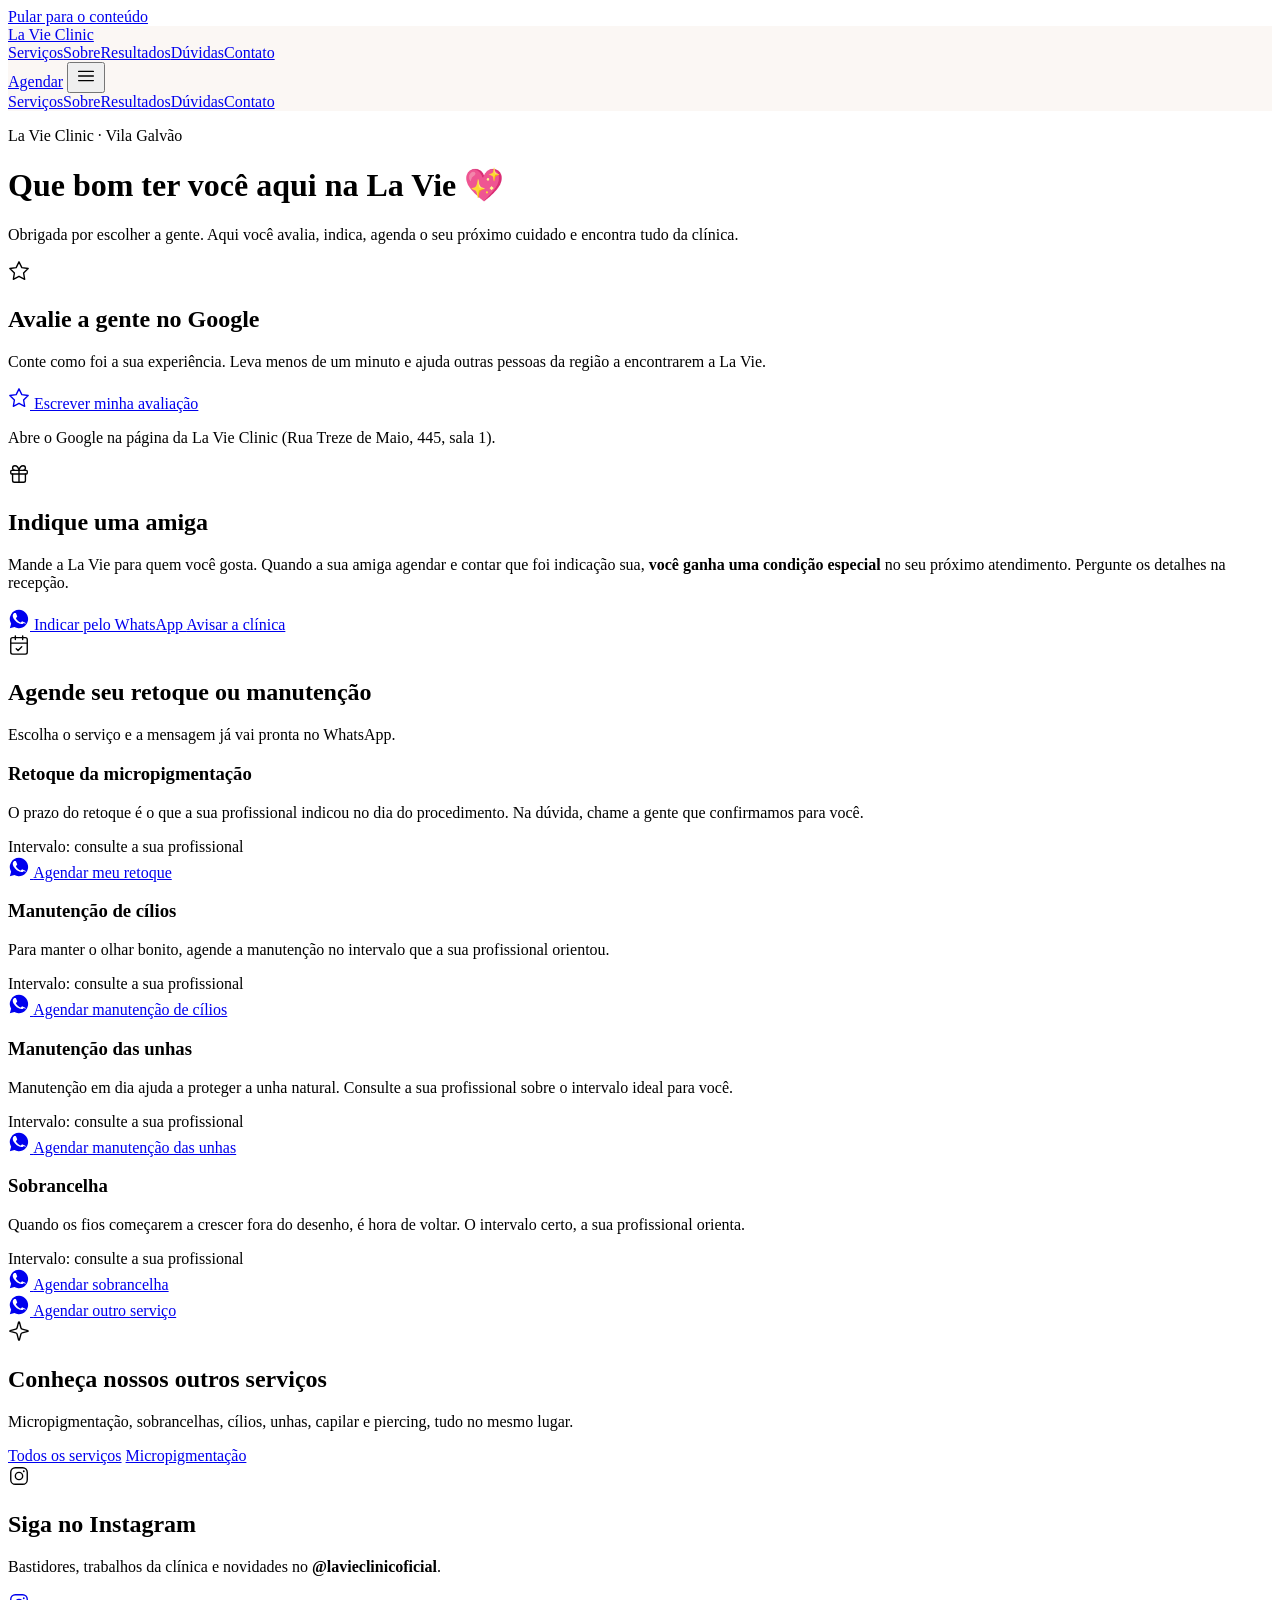
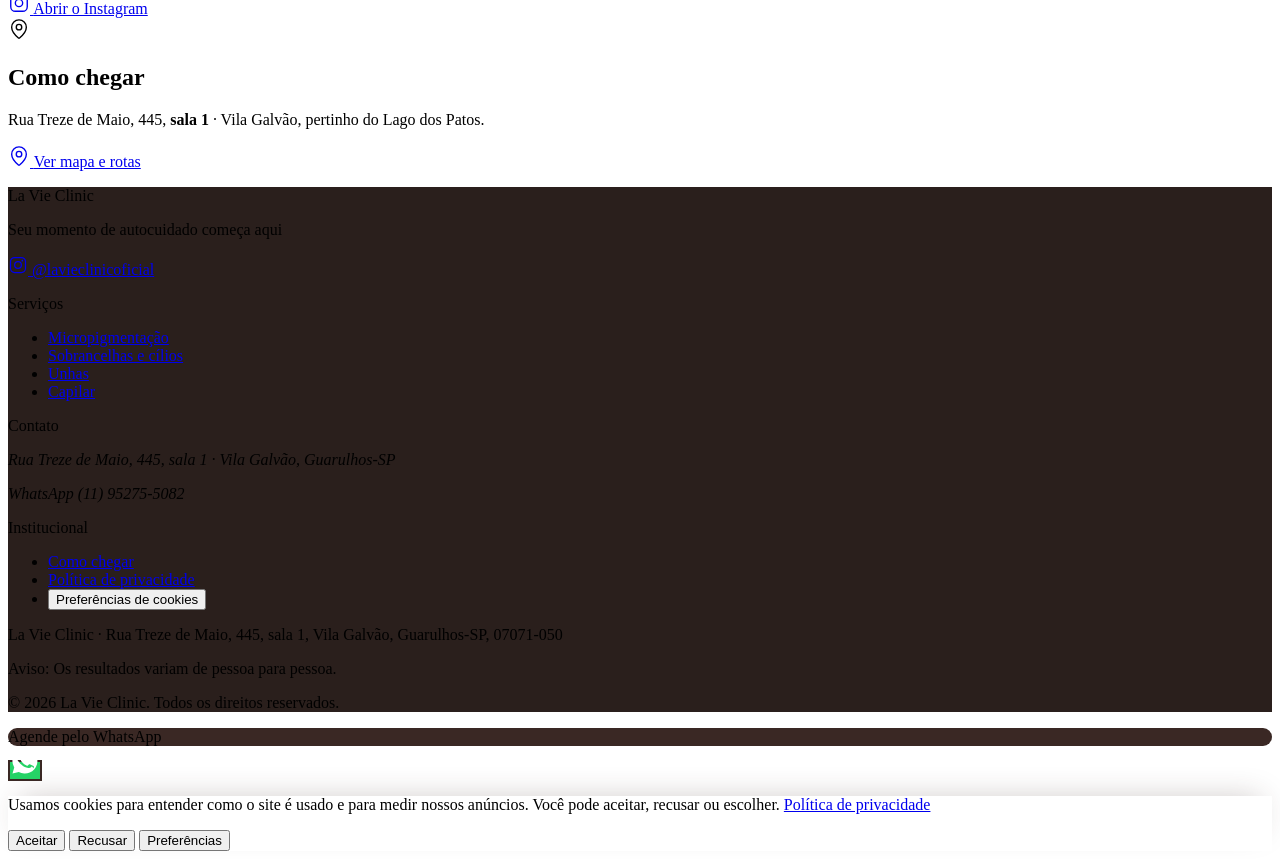
==== commit e1ccdb38: "deploy: mensagens personalizadas + fix 404" ====
--- a/cliente/index.html
+++ b/cliente/index.html
@@ -1,13 +1,13 @@
 <!DOCTYPE html><html lang="pt-BR" data-astro-cid-37fxchfa> <head><meta charset="utf-8"><meta name="viewport" content="width=device-width, initial-scale=1"><meta name="theme-color" content="#FBF7F3"><title>Que bom ter você aqui | La Vie Clinic</title><meta name="description" content="Página das clientes da La Vie Clinic: avalie, indique uma amiga, agende seu retoque ou manutenção e veja como chegar."><meta name="robots" content="noindex, nofollow"><link rel="canonical" href="https://marcos4213.github.io/la-vie-clinic/cliente/"><meta property="og:site_name" content="La Vie Clinic"><meta property="og:title" content="Que bom ter você aqui | La Vie Clinic"><meta property="og:description" content="Página das clientes da La Vie Clinic: avalie, indique uma amiga, agende seu retoque ou manutenção e veja como chegar."><meta property="og:image" content="https://marcos4213.github.io/la-vie-clinic/og-default.jpg"><meta property="og:locale" content="pt_BR"><meta property="og:type" content="website"><meta name="twitter:card" content="summary_large_image"><link rel="icon" type="image/svg+xml" href="/la-vie-clinic/favicon.svg"><meta property="og:image:width" content="1200"><meta property="og:image:height" content="630"><script>document.documentElement.classList.add("js");</script><link rel="stylesheet" href="/la-vie-clinic/_astro/cliente.FsBMeRCJ.css">
 <style>.bg-porcelana\/92[data-astro-cid-3ef6ksr2]{background-color:#fbf7f3eb}
 </style>
-<link rel="stylesheet" href="/la-vie-clinic/_astro/cliente.BYJBCBFO.css"><script type="module" src="/la-vie-clinic/_astro/hoisted.ClrHHmw5.js"></script></head> <body data-astro-cid-37fxchfa> <a href="#conteudo" class="sr-only focus:not-sr-only focus:absolute focus:top-2 focus:left-2 focus:z-[100] focus:bg-cacau focus:text-porcelana focus:px-4 focus:py-2 focus:rounded-full" data-astro-cid-37fxchfa>Pular para o conteúdo</a>  <header id="site-header" class="sticky top-0 z-40 bg-porcelana/92 backdrop-blur-md transition-shadow" data-astro-cid-3ef6ksr2> <div class="container-gal flex items-center justify-between gap-4 min-h-[72px]" data-astro-cid-3ef6ksr2> <a href="#inicio" aria-label="La Vie Clinic, página inicial" class="font-display italic text-[1.5rem] leading-none text-champagne-700 py-2 min-h-[44px] inline-flex items-center" data-astro-cid-3ef6ksr2>
+<link rel="stylesheet" href="/la-vie-clinic/_astro/cliente.BYJBCBFO.css"><script type="module" src="/la-vie-clinic/_astro/hoisted.BsdKpR0g.js"></script></head> <body data-astro-cid-37fxchfa> <a href="#conteudo" class="sr-only focus:not-sr-only focus:absolute focus:top-2 focus:left-2 focus:z-[100] focus:bg-cacau focus:text-porcelana focus:px-4 focus:py-2 focus:rounded-full" data-astro-cid-37fxchfa>Pular para o conteúdo</a>  <header id="site-header" class="sticky top-0 z-40 bg-porcelana/92 backdrop-blur-md transition-shadow" data-astro-cid-3ef6ksr2> <div class="container-gal flex items-center justify-between gap-4 min-h-[72px]" data-astro-cid-3ef6ksr2> <a href="#inicio" aria-label="La Vie Clinic, página inicial" class="font-display italic text-[1.5rem] leading-none text-champagne-700 py-2 min-h-[44px] inline-flex items-center" data-astro-cid-3ef6ksr2>
 La Vie Clinic
-</a> <nav aria-label="Navegação principal" class="hidden lg:flex items-center gap-7" data-astro-cid-3ef6ksr2> <a href="#servicos" class="text-[0.95rem] font-semibold text-ink hover:text-rose-700 min-h-[44px] inline-flex items-center" data-astro-cid-3ef6ksr2>Serviços</a><a href="#sobre" class="text-[0.95rem] font-semibold text-ink hover:text-rose-700 min-h-[44px] inline-flex items-center" data-astro-cid-3ef6ksr2>Sobre</a><a href="#resultados" class="text-[0.95rem] font-semibold text-ink hover:text-rose-700 min-h-[44px] inline-flex items-center" data-astro-cid-3ef6ksr2>Resultados</a><a href="#duvidas" class="text-[0.95rem] font-semibold text-ink hover:text-rose-700 min-h-[44px] inline-flex items-center" data-astro-cid-3ef6ksr2>Dúvidas</a><a href="#contato" class="text-[0.95rem] font-semibold text-ink hover:text-rose-700 min-h-[44px] inline-flex items-center" data-astro-cid-3ef6ksr2>Contato</a> </nav> <div class="flex items-center gap-3" data-astro-cid-3ef6ksr2> <a href="https://wa.me/5511952755082?text=Ol%C3%A1!%20Vim%20pelo%20site%20da%20La%20Vie%20Clinic%20e%20gostaria%20de%20agendar%20um%20hor%C3%A1rio.%20(ref%3A%20site-header)" target="_blank" rel="noopener" data-wa data-servico="geral" data-origem="header" class="btn-primary !min-h-[44px] !px-6 text-[0.95rem]" data-astro-cid-3ef6ksr2>Agendar</a> <button id="menu-btn" class="lg:hidden inline-flex items-center justify-center w-[44px] h-[44px] rounded-full border-[1.5px] border-cacau text-cacau" aria-expanded="false" aria-controls="menu-mobile" aria-label="Abrir menu" data-astro-cid-3ef6ksr2> <svg width="22" height="22" viewBox="0 0 24 24" fill="none" stroke="currentColor" stroke-width="1.5" stroke-linecap="round" stroke-linejoin="round" class="" aria-hidden="true" focusable="false"><path d="M4 7h16M4 12h16M4 17h16"/></svg> </button> </div> </div> <div id="menu-mobile" class="lg:hidden hidden border-t border-nude bg-porcelana" data-astro-cid-3ef6ksr2> <nav aria-label="Menu móvel" class="container-gal flex flex-col py-4" data-astro-cid-3ef6ksr2> <a href="#servicos" class="menu-link py-3 min-h-[44px] inline-flex items-center font-semibold text-ink border-b border-nude/60 last:border-0" data-astro-cid-3ef6ksr2>Serviços</a><a href="#sobre" class="menu-link py-3 min-h-[44px] inline-flex items-center font-semibold text-ink border-b border-nude/60 last:border-0" data-astro-cid-3ef6ksr2>Sobre</a><a href="#resultados" class="menu-link py-3 min-h-[44px] inline-flex items-center font-semibold text-ink border-b border-nude/60 last:border-0" data-astro-cid-3ef6ksr2>Resultados</a><a href="#duvidas" class="menu-link py-3 min-h-[44px] inline-flex items-center font-semibold text-ink border-b border-nude/60 last:border-0" data-astro-cid-3ef6ksr2>Dúvidas</a><a href="#contato" class="menu-link py-3 min-h-[44px] inline-flex items-center font-semibold text-ink border-b border-nude/60 last:border-0" data-astro-cid-3ef6ksr2>Contato</a> </nav> </div> </header>   <main id="conteudo" class="lv-main" data-wa-num="5511952755082"> <div class="lv-wrap"> <div class="lv-hero"> <p class="eyebrow">La Vie Clinic · Vila Galvão</p> <h1 class="mt-3">Que bom ter você aqui na La Vie <span aria-hidden="true">💖</span></h1> <p class="lv-lead">Obrigada por escolher a gente. Aqui você avalia, indica, agenda o seu próximo cuidado e encontra tudo da clínica.</p> </div> <div class="lv-cards"> <section class="lv-card lv-card-destaque" aria-labelledby="c-avalie"> <div class="lv-card-top"> <span class="lv-ico"> <svg width="22" height="22" viewBox="0 0 24 24" fill="none" stroke="currentColor" stroke-width="1.5" stroke-linecap="round" stroke-linejoin="round" aria-hidden="true" focusable="false"><polygon points="12 2 15.09 8.26 22 9.27 17 14.14 18.18 21.02 12 17.77 5.82 21.02 7 14.14 2 9.27 8.91 8.26 12 2"></polygon></svg> </span> <div> <h2 id="c-avalie">Avalie a gente no Google</h2> <p>Conte como foi a sua experiência. Leva menos de um minuto e ajuda outras pessoas da região a encontrarem a La Vie.</p> </div> </div> <div class="lv-acoes"> <a href="https://search.google.com/local/writereview?placeid=ChIJaS_pgof1zpQRuhYhUJe0MIQ" target="_blank" rel="noopener" class="btn-primary lv-btn" data-acao="avaliar_google"> <svg width="22" height="22" viewBox="0 0 24 24" fill="none" stroke="currentColor" stroke-width="1.5" stroke-linecap="round" stroke-linejoin="round" aria-hidden="true" focusable="false"><polygon points="12 2 15.09 8.26 22 9.27 17 14.14 18.18 21.02 12 17.77 5.82 21.02 7 14.14 2 9.27 8.91 8.26 12 2"></polygon></svg> <span>Escrever minha avaliação</span> </a> </div> <p class="lv-nota">Abre o Google na página da La Vie Clinic (Rua Treze de Maio, 445, sala 1).</p> </section> <section class="lv-card" aria-labelledby="c-indique"> <div class="lv-card-top"> <span class="lv-ico"> <svg width="22" height="22" viewBox="0 0 24 24" fill="none" stroke="currentColor" stroke-width="1.5" stroke-linecap="round" stroke-linejoin="round" aria-hidden="true" focusable="false"><rect x="3" y="8" width="18" height="4" rx="1"></rect><path d="M12 8v13"></path><path d="M19 12v7a2 2 0 0 1-2 2H7a2 2 0 0 1-2-2v-7"></path><path d="M7.5 8a2.5 2.5 0 0 1 0-5A4.8 8 0 0 1 12 8a4.8 8 0 0 1 4.5-5 2.5 2.5 0 0 1 0 5"></path></svg> </span> <div> <h2 id="c-indique">Indique uma amiga</h2> <p>Mande a La Vie para quem você gosta. Quando a sua amiga agendar e contar que foi indicação sua, <strong>você ganha uma condição especial</strong> no seu próximo atendimento. Pergunte os detalhes na recepção.</p> </div> </div> <div class="lv-acoes"> <a href="https://wa.me/?text=Oi!%20Fiz%20um%20procedimento%20na%20La%20Vie%20Clinic%2C%20na%20Vila%20Galv%C3%A3o%20(pertinho%20do%20Lago%20dos%20Patos)%2C%20e%20amei%20o%20atendimento.%20Se%20quiser%20conhecer%2C%20o%20site%20%C3%A9%20este%3A%20https%3A%2F%2Fmarcos4213.github.io%2Fla-vie-clinic%2F%3Futm_source%3Dindicacao%26utm_medium%3Dwhatsapp%26utm_campaign%3Dindique-uma-amiga%26utm_content%3Dsem-origem%20.%20Se%20agendar%2C%20fala%20que%20foi%20indica%C3%A7%C3%A3o%20minha!" target="_blank" rel="noopener" class="btn-primary lv-btn" data-acao="indicar_amiga" data-share data-texto="Oi! Fiz um procedimento na La Vie Clinic, na Vila Galvão (pertinho do Lago dos Patos), e amei o atendimento. Se quiser conhecer, o site é este: {LINK} . Se agendar, fala que foi indicação minha!"> <svg width="22" height="22" viewBox="0 0 24 24" fill="currentColor" aria-hidden="true" focusable="false"><path d="M12 2a10 10 0 0 0-8.6 15.1L2 22l5-1.3A10 10 0 1 0 12 2zm5.4 14.1c-.2.7-1.3 1.3-1.9 1.4-.5 0-1.1.2-3.7-.8-3.1-1.3-5.1-4.5-5.3-4.7-.1-.2-1.3-1.8-1.3-3.4s.8-2.4 1.1-2.7c.3-.3.7-.4 1-.4h.7c.2 0 .5 0 .8.6l1.1 2.7c.1.2.1.5 0 .7l-.5.7-.6.6c-.2.2-.3.4-.1.7.2.3.9 1.5 2 2.4 1.4 1.2 2.5 1.6 2.9 1.8.3.2.5.1.7-.1l.8-.9c.2-.3.4-.2.7-.1l2.6 1.2c.4.2.6.3.7.5 0 .1 0 .7-.2 1.4z"></path></svg> <span>Indicar pelo WhatsApp</span> </a> <a href="https://wa.me/5511952755082?text=Ol%C3%A1!%20Indiquei%20a%20La%20Vie%20Clinic%20para%20uma%20amiga.%20O%20nome%20dela%20%C3%A9%3A%20(ref%3A%20qr-sem-origem-indicacao)" target="_blank" rel="noopener" class="btn-secondary lv-btn" data-wa data-servico="indicacao" data-origem="qr-sem-origem" data-wa-msg="Olá! Indiquei a La Vie Clinic para uma amiga. O nome dela é: (ref: qr-{origem}-indicacao)">Avisar a clínica que indiquei</a> </div> </section> <section class="lv-card" aria-labelledby="c-agende"> <div class="lv-card-top"> <span class="lv-ico"> <svg width="22" height="22" viewBox="0 0 24 24" fill="none" stroke="currentColor" stroke-width="1.5" stroke-linecap="round" stroke-linejoin="round" aria-hidden="true" focusable="false"><rect width="18" height="18" x="3" y="4" rx="2"></rect><path d="M16 2v4M8 2v4M3 10h18"></path><path d="m9 16 2 2 4-4"></path></svg> </span> <div> <h2 id="c-agende">Agende seu retoque ou manutenção</h2> <p>Escolha o serviço e a mensagem já vai pronta no WhatsApp.</p> </div> </div> <div class="lv-servicos"> <div class="lv-servico"> <h3>Retoque da micropigmentação</h3> <p>O prazo do retoque é o que a sua profissional indicou no dia do procedimento. Na dúvida, chame a gente que confirmamos para você.</p> <span class="lv-chip">Intervalo: consulte a sua profissional</span><br> <a href="https://wa.me/5511952755082?text=Ol%C3%A1!%20Vim%20pelo%20QR%20code%20da%20cl%C3%ADnica%20e%20quero%20agendar%20o%20retoque%20da%20minha%20micropigmenta%C3%A7%C3%A3o.%20(ref%3A%20qr-sem-origem-retoque-micro)" target="_blank" rel="noopener" data-wa data-servico="retoque-micro" data-origem="qr-sem-origem" data-wa-msg="Olá! Vim pelo QR code da clínica e quero agendar o retoque da minha micropigmentação. (ref: qr-{origem}-retoque-micro)"> <svg width="22" height="22" viewBox="0 0 24 24" fill="currentColor" aria-hidden="true" focusable="false"><path d="M12 2a10 10 0 0 0-8.6 15.1L2 22l5-1.3A10 10 0 1 0 12 2zm5.4 14.1c-.2.7-1.3 1.3-1.9 1.4-.5 0-1.1.2-3.7-.8-3.1-1.3-5.1-4.5-5.3-4.7-.1-.2-1.3-1.8-1.3-3.4s.8-2.4 1.1-2.7c.3-.3.7-.4 1-.4h.7c.2 0 .5 0 .8.6l1.1 2.7c.1.2.1.5 0 .7l-.5.7-.6.6c-.2.2-.3.4-.1.7.2.3.9 1.5 2 2.4 1.4 1.2 2.5 1.6 2.9 1.8.3.2.5.1.7-.1l.8-.9c.2-.3.4-.2.7-.1l2.6 1.2c.4.2.6.3.7.5 0 .1 0 .7-.2 1.4z"></path></svg> <span>Agendar meu retoque</span> </a> </div><div class="lv-servico"> <h3>Manutenção de cílios</h3> <p>Para manter o olhar bonito, agende a manutenção no intervalo que a sua profissional orientou.</p> <span class="lv-chip">Intervalo: consulte a sua profissional</span><br> <a href="https://wa.me/5511952755082?text=Ol%C3%A1!%20Vim%20pelo%20QR%20code%20da%20cl%C3%ADnica%20e%20quero%20agendar%20a%20manuten%C3%A7%C3%A3o%20dos%20meus%20c%C3%ADlios.%20(ref%3A%20qr-sem-origem-manutencao-cilios)" target="_blank" rel="noopener" data-wa data-servico="manutencao-cilios" data-origem="qr-sem-origem" data-wa-msg="Olá! Vim pelo QR code da clínica e quero agendar a manutenção dos meus cílios. (ref: qr-{origem}-manutencao-cilios)"> <svg width="22" height="22" viewBox="0 0 24 24" fill="currentColor" aria-hidden="true" focusable="false"><path d="M12 2a10 10 0 0 0-8.6 15.1L2 22l5-1.3A10 10 0 1 0 12 2zm5.4 14.1c-.2.7-1.3 1.3-1.9 1.4-.5 0-1.1.2-3.7-.8-3.1-1.3-5.1-4.5-5.3-4.7-.1-.2-1.3-1.8-1.3-3.4s.8-2.4 1.1-2.7c.3-.3.7-.4 1-.4h.7c.2 0 .5 0 .8.6l1.1 2.7c.1.2.1.5 0 .7l-.5.7-.6.6c-.2.2-.3.4-.1.7.2.3.9 1.5 2 2.4 1.4 1.2 2.5 1.6 2.9 1.8.3.2.5.1.7-.1l.8-.9c.2-.3.4-.2.7-.1l2.6 1.2c.4.2.6.3.7.5 0 .1 0 .7-.2 1.4z"></path></svg> <span>Agendar manutenção de cílios</span> </a> </div><div class="lv-servico"> <h3>Manutenção das unhas</h3> <p>Manutenção em dia ajuda a proteger a unha natural. Consulte a sua profissional sobre o intervalo ideal para você.</p> <span class="lv-chip">Intervalo: consulte a sua profissional</span><br> <a href="https://wa.me/5511952755082?text=Ol%C3%A1!%20Vim%20pelo%20QR%20code%20da%20cl%C3%ADnica%20e%20quero%20agendar%20a%20manuten%C3%A7%C3%A3o%20das%20minhas%20unhas.%20(ref%3A%20qr-sem-origem-manutencao-unhas)" target="_blank" rel="noopener" data-wa data-servico="manutencao-unhas" data-origem="qr-sem-origem" data-wa-msg="Olá! Vim pelo QR code da clínica e quero agendar a manutenção das minhas unhas. (ref: qr-{origem}-manutencao-unhas)"> <svg width="22" height="22" viewBox="0 0 24 24" fill="currentColor" aria-hidden="true" focusable="false"><path d="M12 2a10 10 0 0 0-8.6 15.1L2 22l5-1.3A10 10 0 1 0 12 2zm5.4 14.1c-.2.7-1.3 1.3-1.9 1.4-.5 0-1.1.2-3.7-.8-3.1-1.3-5.1-4.5-5.3-4.7-.1-.2-1.3-1.8-1.3-3.4s.8-2.4 1.1-2.7c.3-.3.7-.4 1-.4h.7c.2 0 .5 0 .8.6l1.1 2.7c.1.2.1.5 0 .7l-.5.7-.6.6c-.2.2-.3.4-.1.7.2.3.9 1.5 2 2.4 1.4 1.2 2.5 1.6 2.9 1.8.3.2.5.1.7-.1l.8-.9c.2-.3.4-.2.7-.1l2.6 1.2c.4.2.6.3.7.5 0 .1 0 .7-.2 1.4z"></path></svg> <span>Agendar manutenção das unhas</span> </a> </div><div class="lv-servico"> <h3>Sobrancelha</h3> <p>Quando os fios começarem a crescer fora do desenho, é hora de voltar. O intervalo certo, a sua profissional orienta.</p> <span class="lv-chip">Intervalo: consulte a sua profissional</span><br> <a href="https://wa.me/5511952755082?text=Ol%C3%A1!%20Vim%20pelo%20QR%20code%20da%20cl%C3%ADnica%20e%20quero%20agendar%20minha%20sobrancelha.%20(ref%3A%20qr-sem-origem-sobrancelha)" target="_blank" rel="noopener" data-wa data-servico="sobrancelha" data-origem="qr-sem-origem" data-wa-msg="Olá! Vim pelo QR code da clínica e quero agendar minha sobrancelha. (ref: qr-{origem}-sobrancelha)"> <svg width="22" height="22" viewBox="0 0 24 24" fill="currentColor" aria-hidden="true" focusable="false"><path d="M12 2a10 10 0 0 0-8.6 15.1L2 22l5-1.3A10 10 0 1 0 12 2zm5.4 14.1c-.2.7-1.3 1.3-1.9 1.4-.5 0-1.1.2-3.7-.8-3.1-1.3-5.1-4.5-5.3-4.7-.1-.2-1.3-1.8-1.3-3.4s.8-2.4 1.1-2.7c.3-.3.7-.4 1-.4h.7c.2 0 .5 0 .8.6l1.1 2.7c.1.2.1.5 0 .7l-.5.7-.6.6c-.2.2-.3.4-.1.7.2.3.9 1.5 2 2.4 1.4 1.2 2.5 1.6 2.9 1.8.3.2.5.1.7-.1l.8-.9c.2-.3.4-.2.7-.1l2.6 1.2c.4.2.6.3.7.5 0 .1 0 .7-.2 1.4z"></path></svg> <span>Agendar sobrancelha</span> </a> </div> </div> <div class="lv-acoes"> <a href="https://wa.me/5511952755082?text=Ol%C3%A1!%20Vim%20pelo%20QR%20code%20da%20cl%C3%ADnica%20e%20quero%20agendar%20um%20hor%C3%A1rio.%20(ref%3A%20qr-sem-origem-outro)" target="_blank" rel="noopener" class="btn-secondary lv-btn" data-wa data-servico="geral" data-origem="qr-sem-origem" data-wa-msg="Olá! Vim pelo QR code da clínica e quero agendar um horário. (ref: qr-{origem}-outro)"> <svg width="22" height="22" viewBox="0 0 24 24" fill="currentColor" aria-hidden="true" focusable="false"><path d="M12 2a10 10 0 0 0-8.6 15.1L2 22l5-1.3A10 10 0 1 0 12 2zm5.4 14.1c-.2.7-1.3 1.3-1.9 1.4-.5 0-1.1.2-3.7-.8-3.1-1.3-5.1-4.5-5.3-4.7-.1-.2-1.3-1.8-1.3-3.4s.8-2.4 1.1-2.7c.3-.3.7-.4 1-.4h.7c.2 0 .5 0 .8.6l1.1 2.7c.1.2.1.5 0 .7l-.5.7-.6.6c-.2.2-.3.4-.1.7.2.3.9 1.5 2 2.4 1.4 1.2 2.5 1.6 2.9 1.8.3.2.5.1.7-.1l.8-.9c.2-.3.4-.2.7-.1l2.6 1.2c.4.2.6.3.7.5 0 .1 0 .7-.2 1.4z"></path></svg> <span>Agendar outro serviço</span> </a> </div> </section> <section class="lv-card" aria-labelledby="c-servicos"> <div class="lv-card-top"> <span class="lv-ico"> <svg width="22" height="22" viewBox="0 0 24 24" fill="none" stroke="currentColor" stroke-width="1.5" stroke-linecap="round" stroke-linejoin="round" aria-hidden="true" focusable="false"><path d="M9.937 15.5A2 2 0 0 0 8.5 14.063l-6.135-1.582a.5.5 0 0 1 0-.962L8.5 9.936A2 2 0 0 0 9.937 8.5l1.582-6.135a.5.5 0 0 1 .963 0L14.063 8.5A2 2 0 0 0 15.5 9.937l6.135 1.581a.5.5 0 0 1 0 .964L15.5 14.063a2 2 0 0 0-1.437 1.437l-1.582 6.135a.5.5 0 0 1-.963 0z"></path></svg> </span> <div> <h2 id="c-servicos">Conheça nossos outros serviços</h2> <p>Micropigmentação, sobrancelhas, cílios, unhas, capilar e piercing, tudo no mesmo lugar.</p> </div> </div> <div class="lv-acoes"> <a href="/la-vie-clinic/#servicos" class="btn-secondary lv-btn" data-utm data-acao="ver_servicos">Todos os serviços</a> <a href="/la-vie-clinic/micropigmentacao/" class="btn-secondary lv-btn" data-utm data-acao="ver_micro">Micropigmentação</a> </div> </section> <section class="lv-card" aria-labelledby="c-insta"> <div class="lv-card-top"> <span class="lv-ico"> <svg width="22" height="22" viewBox="0 0 24 24" fill="none" stroke="currentColor" stroke-width="1.5" stroke-linecap="round" stroke-linejoin="round" aria-hidden="true" focusable="false"><rect x="3" y="3" width="18" height="18" rx="5"></rect><circle cx="12" cy="12" r="4"></circle><circle cx="17.2" cy="6.8" r="1" fill="currentColor" stroke="none"></circle></svg> </span> <div> <h2 id="c-insta">Siga no Instagram</h2> <p>Bastidores, trabalhos da clínica e novidades no <strong>@lavieclinicoficial</strong>.</p> </div> </div> <div class="lv-acoes"> <a href="https://www.instagram.com/lavieclinicoficial" target="_blank" rel="noopener" class="btn-secondary lv-btn" data-acao="instagram"> <svg width="22" height="22" viewBox="0 0 24 24" fill="none" stroke="currentColor" stroke-width="1.5" stroke-linecap="round" stroke-linejoin="round" aria-hidden="true" focusable="false"><rect x="3" y="3" width="18" height="18" rx="5"></rect><circle cx="12" cy="12" r="4"></circle><circle cx="17.2" cy="6.8" r="1" fill="currentColor" stroke="none"></circle></svg> <span>Abrir o Instagram</span> </a> </div> </section> <section class="lv-card" aria-labelledby="c-chegar"> <div class="lv-card-top"> <span class="lv-ico"> <svg width="22" height="22" viewBox="0 0 24 24" fill="none" stroke="currentColor" stroke-width="1.5" stroke-linecap="round" stroke-linejoin="round" aria-hidden="true" focusable="false"><path d="M20 10c0 4.993-5.539 10.193-7.399 11.799a1 1 0 0 1-1.202 0C9.539 20.193 4 14.993 4 10a8 8 0 0 1 16 0"></path><circle cx="12" cy="10" r="3"></circle></svg> </span> <div> <h2 id="c-chegar">Como chegar</h2> <p>Rua Treze de Maio, 445, <strong>sala 1</strong> · Vila Galvão, pertinho do Lago dos Patos.</p> </div> </div> <div class="lv-acoes"> <a href="/la-vie-clinic/como-chegar/" class="btn-secondary lv-btn" data-utm data-acao="como_chegar"> <svg width="22" height="22" viewBox="0 0 24 24" fill="none" stroke="currentColor" stroke-width="1.5" stroke-linecap="round" stroke-linejoin="round" aria-hidden="true" focusable="false"><path d="M20 10c0 4.993-5.539 10.193-7.399 11.799a1 1 0 0 1-1.202 0C9.539 20.193 4 14.993 4 10a8 8 0 0 1 16 0"></path><circle cx="12" cy="10" r="3"></circle></svg> <span>Ver mapa e rotas</span> </a> </div> </section> </div> </div> </main> <footer class="text-nude" style="background:#2A1F1C"> <div class="container-gal py-10 md:py-14 grid gap-8 md:gap-10 md:grid-cols-[1.2fr_1fr_1fr_1fr]"> <div> <p class="font-display italic text-[1.75rem] text-champagne">La Vie Clinic</p> <p class="mt-2 text-[0.95rem] text-nude/90">Seu momento de autocuidado começa aqui</p> <a href="https://www.instagram.com/lavieclinicoficial" target="_blank" rel="noopener" class="mt-4 inline-flex items-center gap-2 text-porcelana link-underline min-h-[44px]"> <svg width="20" height="20" viewBox="0 0 24 24" fill="none" stroke="currentColor" stroke-width="1.5" stroke-linecap="round" stroke-linejoin="round" class="" aria-hidden="true" focusable="false"><rect x="3" y="3" width="18" height="18" rx="5"/><circle cx="12" cy="12" r="4"/><circle cx="17.2" cy="6.8" r="1" fill="currentColor" stroke="none"/></svg> @lavieclinicoficial
+</a> <nav aria-label="Navegação principal" class="hidden lg:flex items-center gap-7" data-astro-cid-3ef6ksr2> <a href="#servicos" class="text-[0.95rem] font-semibold text-ink hover:text-rose-700 min-h-[44px] inline-flex items-center" data-astro-cid-3ef6ksr2>Serviços</a><a href="#sobre" class="text-[0.95rem] font-semibold text-ink hover:text-rose-700 min-h-[44px] inline-flex items-center" data-astro-cid-3ef6ksr2>Sobre</a><a href="#resultados" class="text-[0.95rem] font-semibold text-ink hover:text-rose-700 min-h-[44px] inline-flex items-center" data-astro-cid-3ef6ksr2>Resultados</a><a href="#duvidas" class="text-[0.95rem] font-semibold text-ink hover:text-rose-700 min-h-[44px] inline-flex items-center" data-astro-cid-3ef6ksr2>Dúvidas</a><a href="#contato" class="text-[0.95rem] font-semibold text-ink hover:text-rose-700 min-h-[44px] inline-flex items-center" data-astro-cid-3ef6ksr2>Contato</a> </nav> <div class="flex items-center gap-3" data-astro-cid-3ef6ksr2> <a href="https://wa.me/5511952755082?text=Ol%C3%A1!%20Vim%20pelo%20site%20da%20La%20Vie%20Clinic%20e%20quero%20agendar%20uma%20avalia%C3%A7%C3%A3o.%20Pode%20me%20ajudar%3F%20(ref%3A%20site-header)" target="_blank" rel="noopener" data-wa data-servico="geral" data-origem="header" class="btn-primary !min-h-[44px] !px-6 text-[0.95rem]" data-astro-cid-3ef6ksr2>Agendar</a> <button id="menu-btn" class="lg:hidden inline-flex items-center justify-center w-[44px] h-[44px] rounded-full border-[1.5px] border-cacau text-cacau" aria-expanded="false" aria-controls="menu-mobile" aria-label="Abrir menu" data-astro-cid-3ef6ksr2> <svg width="22" height="22" viewBox="0 0 24 24" fill="none" stroke="currentColor" stroke-width="1.5" stroke-linecap="round" stroke-linejoin="round" class="" aria-hidden="true" focusable="false"><path d="M4 7h16M4 12h16M4 17h16"/></svg> </button> </div> </div> <div id="menu-mobile" class="lg:hidden hidden border-t border-nude bg-porcelana" data-astro-cid-3ef6ksr2> <nav aria-label="Menu móvel" class="container-gal flex flex-col py-4" data-astro-cid-3ef6ksr2> <a href="#servicos" class="menu-link py-3 min-h-[44px] inline-flex items-center font-semibold text-ink border-b border-nude/60 last:border-0" data-astro-cid-3ef6ksr2>Serviços</a><a href="#sobre" class="menu-link py-3 min-h-[44px] inline-flex items-center font-semibold text-ink border-b border-nude/60 last:border-0" data-astro-cid-3ef6ksr2>Sobre</a><a href="#resultados" class="menu-link py-3 min-h-[44px] inline-flex items-center font-semibold text-ink border-b border-nude/60 last:border-0" data-astro-cid-3ef6ksr2>Resultados</a><a href="#duvidas" class="menu-link py-3 min-h-[44px] inline-flex items-center font-semibold text-ink border-b border-nude/60 last:border-0" data-astro-cid-3ef6ksr2>Dúvidas</a><a href="#contato" class="menu-link py-3 min-h-[44px] inline-flex items-center font-semibold text-ink border-b border-nude/60 last:border-0" data-astro-cid-3ef6ksr2>Contato</a> </nav> </div> </header>   <main id="conteudo" class="lv-main" data-wa-num="5511952755082"> <div class="lv-wrap"> <div class="lv-hero"> <p class="eyebrow">La Vie Clinic · Vila Galvão</p> <h1 class="mt-3">Que bom ter você aqui na La Vie <span aria-hidden="true">💖</span></h1> <p class="lv-lead">Obrigada por escolher a gente. Aqui você avalia, indica, agenda o seu próximo cuidado e encontra tudo da clínica.</p> </div> <div class="lv-cards"> <section class="lv-card lv-card-destaque" aria-labelledby="c-avalie"> <div class="lv-card-top"> <span class="lv-ico"> <svg width="22" height="22" viewBox="0 0 24 24" fill="none" stroke="currentColor" stroke-width="1.5" stroke-linecap="round" stroke-linejoin="round" aria-hidden="true" focusable="false"><polygon points="12 2 15.09 8.26 22 9.27 17 14.14 18.18 21.02 12 17.77 5.82 21.02 7 14.14 2 9.27 8.91 8.26 12 2"></polygon></svg> </span> <div> <h2 id="c-avalie">Avalie a gente no Google</h2> <p>Conte como foi a sua experiência. Leva menos de um minuto e ajuda outras pessoas da região a encontrarem a La Vie.</p> </div> </div> <div class="lv-acoes"> <a href="https://search.google.com/local/writereview?placeid=ChIJaS_pgof1zpQRuhYhUJe0MIQ" target="_blank" rel="noopener" class="btn-primary lv-btn" data-acao="avaliar_google"> <svg width="22" height="22" viewBox="0 0 24 24" fill="none" stroke="currentColor" stroke-width="1.5" stroke-linecap="round" stroke-linejoin="round" aria-hidden="true" focusable="false"><polygon points="12 2 15.09 8.26 22 9.27 17 14.14 18.18 21.02 12 17.77 5.82 21.02 7 14.14 2 9.27 8.91 8.26 12 2"></polygon></svg> <span>Escrever minha avaliação</span> </a> </div> <p class="lv-nota">Abre o Google na página da La Vie Clinic (Rua Treze de Maio, 445, sala 1).</p> </section> <section class="lv-card" aria-labelledby="c-indique"> <div class="lv-card-top"> <span class="lv-ico"> <svg width="22" height="22" viewBox="0 0 24 24" fill="none" stroke="currentColor" stroke-width="1.5" stroke-linecap="round" stroke-linejoin="round" aria-hidden="true" focusable="false"><rect x="3" y="8" width="18" height="4" rx="1"></rect><path d="M12 8v13"></path><path d="M19 12v7a2 2 0 0 1-2 2H7a2 2 0 0 1-2-2v-7"></path><path d="M7.5 8a2.5 2.5 0 0 1 0-5A4.8 8 0 0 1 12 8a4.8 8 0 0 1 4.5-5 2.5 2.5 0 0 1 0 5"></path></svg> </span> <div> <h2 id="c-indique">Indique uma amiga</h2> <p>Mande a La Vie para quem você gosta. Quando a sua amiga agendar e contar que foi indicação sua, <strong>você ganha uma condição especial</strong> no seu próximo atendimento. Pergunte os detalhes na recepção.</p> </div> </div> <div class="lv-acoes"> <a href="https://wa.me/?text=Oi!%20Fiz%20um%20procedimento%20na%20La%20Vie%20Clinic%2C%20na%20Vila%20Galv%C3%A3o%20(pertinho%20do%20Lago%20dos%20Patos)%2C%20e%20amei%20o%20atendimento.%20Se%20quiser%20conhecer%2C%20o%20site%20%C3%A9%20este%3A%20https%3A%2F%2Fmarcos4213.github.io%2Fla-vie-clinic%2F%3Futm_source%3Dindicacao%26utm_medium%3Dwhatsapp%26utm_campaign%3Dindique-uma-amiga%26utm_content%3Dsem-origem%20.%20Se%20agendar%2C%20fala%20que%20foi%20indica%C3%A7%C3%A3o%20minha!" target="_blank" rel="noopener" class="btn-primary lv-btn" data-acao="indicar_amiga" data-share data-texto="Oi! Fiz um procedimento na La Vie Clinic, na Vila Galvão (pertinho do Lago dos Patos), e amei o atendimento. Se quiser conhecer, o site é este: {LINK} . Se agendar, fala que foi indicação minha!"> <svg width="22" height="22" viewBox="0 0 24 24" fill="currentColor" aria-hidden="true" focusable="false"><path d="M12 2a10 10 0 0 0-8.6 15.1L2 22l5-1.3A10 10 0 1 0 12 2zm5.4 14.1c-.2.7-1.3 1.3-1.9 1.4-.5 0-1.1.2-3.7-.8-3.1-1.3-5.1-4.5-5.3-4.7-.1-.2-1.3-1.8-1.3-3.4s.8-2.4 1.1-2.7c.3-.3.7-.4 1-.4h.7c.2 0 .5 0 .8.6l1.1 2.7c.1.2.1.5 0 .7l-.5.7-.6.6c-.2.2-.3.4-.1.7.2.3.9 1.5 2 2.4 1.4 1.2 2.5 1.6 2.9 1.8.3.2.5.1.7-.1l.8-.9c.2-.3.4-.2.7-.1l2.6 1.2c.4.2.6.3.7.5 0 .1 0 .7-.2 1.4z"></path></svg> <span>Indicar pelo WhatsApp</span> </a> <a href="https://wa.me/5511952755082?text=Ol%C3%A1!%20Indiquei%20a%20La%20Vie%20Clinic%20para%20uma%20amiga.%20O%20nome%20dela%20%C3%A9%3A%20(ref%3A%20qr-sem-origem-indicacao)" target="_blank" rel="noopener" class="btn-secondary lv-btn" data-wa data-servico="indicacao" data-origem="qr-sem-origem" data-wa-msg="Olá! Indiquei a La Vie Clinic para uma amiga. O nome dela é: (ref: qr-{origem}-indicacao)">Avisar a clínica</a> </div> </section> <section class="lv-card" aria-labelledby="c-agende"> <div class="lv-card-top"> <span class="lv-ico"> <svg width="22" height="22" viewBox="0 0 24 24" fill="none" stroke="currentColor" stroke-width="1.5" stroke-linecap="round" stroke-linejoin="round" aria-hidden="true" focusable="false"><rect width="18" height="18" x="3" y="4" rx="2"></rect><path d="M16 2v4M8 2v4M3 10h18"></path><path d="m9 16 2 2 4-4"></path></svg> </span> <div> <h2 id="c-agende">Agende seu retoque ou manutenção</h2> <p>Escolha o serviço e a mensagem já vai pronta no WhatsApp.</p> </div> </div> <div class="lv-servicos"> <div class="lv-servico"> <h3>Retoque da micropigmentação</h3> <p>O prazo do retoque é o que a sua profissional indicou no dia do procedimento. Na dúvida, chame a gente que confirmamos para você.</p> <span class="lv-chip">Intervalo: consulte a sua profissional</span><br> <a href="https://wa.me/5511952755082?text=Ol%C3%A1!%20Vim%20pelo%20QR%20da%20cl%C3%ADnica%20e%20quero%20agendar%20o%20retoque%20da%20minha%20micropigmenta%C3%A7%C3%A3o.%20(ref%3A%20qr-sem-origem-retoque-micro)" target="_blank" rel="noopener" data-wa data-servico="retoque-micro" data-origem="qr-sem-origem" data-wa-msg="Olá! Vim pelo QR da clínica e quero agendar o retoque da minha micropigmentação. (ref: qr-{origem}-retoque-micro)"> <svg width="22" height="22" viewBox="0 0 24 24" fill="currentColor" aria-hidden="true" focusable="false"><path d="M12 2a10 10 0 0 0-8.6 15.1L2 22l5-1.3A10 10 0 1 0 12 2zm5.4 14.1c-.2.7-1.3 1.3-1.9 1.4-.5 0-1.1.2-3.7-.8-3.1-1.3-5.1-4.5-5.3-4.7-.1-.2-1.3-1.8-1.3-3.4s.8-2.4 1.1-2.7c.3-.3.7-.4 1-.4h.7c.2 0 .5 0 .8.6l1.1 2.7c.1.2.1.5 0 .7l-.5.7-.6.6c-.2.2-.3.4-.1.7.2.3.9 1.5 2 2.4 1.4 1.2 2.5 1.6 2.9 1.8.3.2.5.1.7-.1l.8-.9c.2-.3.4-.2.7-.1l2.6 1.2c.4.2.6.3.7.5 0 .1 0 .7-.2 1.4z"></path></svg> <span>Agendar meu retoque</span> </a> </div><div class="lv-servico"> <h3>Manutenção de cílios</h3> <p>Para manter o olhar bonito, agende a manutenção no intervalo que a sua profissional orientou.</p> <span class="lv-chip">Intervalo: consulte a sua profissional</span><br> <a href="https://wa.me/5511952755082?text=Ol%C3%A1!%20Vim%20pelo%20QR%20da%20cl%C3%ADnica%20e%20quero%20agendar%20a%20manuten%C3%A7%C3%A3o%20dos%20meus%20c%C3%ADlios.%20(ref%3A%20qr-sem-origem-manutencao-cilios)" target="_blank" rel="noopener" data-wa data-servico="manutencao-cilios" data-origem="qr-sem-origem" data-wa-msg="Olá! Vim pelo QR da clínica e quero agendar a manutenção dos meus cílios. (ref: qr-{origem}-manutencao-cilios)"> <svg width="22" height="22" viewBox="0 0 24 24" fill="currentColor" aria-hidden="true" focusable="false"><path d="M12 2a10 10 0 0 0-8.6 15.1L2 22l5-1.3A10 10 0 1 0 12 2zm5.4 14.1c-.2.7-1.3 1.3-1.9 1.4-.5 0-1.1.2-3.7-.8-3.1-1.3-5.1-4.5-5.3-4.7-.1-.2-1.3-1.8-1.3-3.4s.8-2.4 1.1-2.7c.3-.3.7-.4 1-.4h.7c.2 0 .5 0 .8.6l1.1 2.7c.1.2.1.5 0 .7l-.5.7-.6.6c-.2.2-.3.4-.1.7.2.3.9 1.5 2 2.4 1.4 1.2 2.5 1.6 2.9 1.8.3.2.5.1.7-.1l.8-.9c.2-.3.4-.2.7-.1l2.6 1.2c.4.2.6.3.7.5 0 .1 0 .7-.2 1.4z"></path></svg> <span>Agendar manutenção de cílios</span> </a> </div><div class="lv-servico"> <h3>Manutenção das unhas</h3> <p>Manutenção em dia ajuda a proteger a unha natural. Consulte a sua profissional sobre o intervalo ideal para você.</p> <span class="lv-chip">Intervalo: consulte a sua profissional</span><br> <a href="https://wa.me/5511952755082?text=Ol%C3%A1!%20Vim%20pelo%20QR%20da%20cl%C3%ADnica%20e%20quero%20agendar%20a%20manuten%C3%A7%C3%A3o%20das%20minhas%20unhas.%20(ref%3A%20qr-sem-origem-manutencao-unhas)" target="_blank" rel="noopener" data-wa data-servico="manutencao-unhas" data-origem="qr-sem-origem" data-wa-msg="Olá! Vim pelo QR da clínica e quero agendar a manutenção das minhas unhas. (ref: qr-{origem}-manutencao-unhas)"> <svg width="22" height="22" viewBox="0 0 24 24" fill="currentColor" aria-hidden="true" focusable="false"><path d="M12 2a10 10 0 0 0-8.6 15.1L2 22l5-1.3A10 10 0 1 0 12 2zm5.4 14.1c-.2.7-1.3 1.3-1.9 1.4-.5 0-1.1.2-3.7-.8-3.1-1.3-5.1-4.5-5.3-4.7-.1-.2-1.3-1.8-1.3-3.4s.8-2.4 1.1-2.7c.3-.3.7-.4 1-.4h.7c.2 0 .5 0 .8.6l1.1 2.7c.1.2.1.5 0 .7l-.5.7-.6.6c-.2.2-.3.4-.1.7.2.3.9 1.5 2 2.4 1.4 1.2 2.5 1.6 2.9 1.8.3.2.5.1.7-.1l.8-.9c.2-.3.4-.2.7-.1l2.6 1.2c.4.2.6.3.7.5 0 .1 0 .7-.2 1.4z"></path></svg> <span>Agendar manutenção das unhas</span> </a> </div><div class="lv-servico"> <h3>Sobrancelha</h3> <p>Quando os fios começarem a crescer fora do desenho, é hora de voltar. O intervalo certo, a sua profissional orienta.</p> <span class="lv-chip">Intervalo: consulte a sua profissional</span><br> <a href="https://wa.me/5511952755082?text=Ol%C3%A1!%20Vim%20pelo%20QR%20da%20cl%C3%ADnica%20e%20quero%20agendar%20minha%20sobrancelha%20para%20manter%20o%20desenho.%20(ref%3A%20qr-sem-origem-sobrancelha)" target="_blank" rel="noopener" data-wa data-servico="sobrancelha" data-origem="qr-sem-origem" data-wa-msg="Olá! Vim pelo QR da clínica e quero agendar minha sobrancelha para manter o desenho. (ref: qr-{origem}-sobrancelha)"> <svg width="22" height="22" viewBox="0 0 24 24" fill="currentColor" aria-hidden="true" focusable="false"><path d="M12 2a10 10 0 0 0-8.6 15.1L2 22l5-1.3A10 10 0 1 0 12 2zm5.4 14.1c-.2.7-1.3 1.3-1.9 1.4-.5 0-1.1.2-3.7-.8-3.1-1.3-5.1-4.5-5.3-4.7-.1-.2-1.3-1.8-1.3-3.4s.8-2.4 1.1-2.7c.3-.3.7-.4 1-.4h.7c.2 0 .5 0 .8.6l1.1 2.7c.1.2.1.5 0 .7l-.5.7-.6.6c-.2.2-.3.4-.1.7.2.3.9 1.5 2 2.4 1.4 1.2 2.5 1.6 2.9 1.8.3.2.5.1.7-.1l.8-.9c.2-.3.4-.2.7-.1l2.6 1.2c.4.2.6.3.7.5 0 .1 0 .7-.2 1.4z"></path></svg> <span>Agendar sobrancelha</span> </a> </div> </div> <div class="lv-acoes"> <a href="https://wa.me/5511952755082?text=Ol%C3%A1!%20Vim%20pelo%20QR%20da%20cl%C3%ADnica%20e%20quero%20agendar%20outro%20cuidado.%20Pode%20me%20ajudar%3F%20(ref%3A%20qr-sem-origem-outro)" target="_blank" rel="noopener" class="btn-secondary lv-btn" data-wa data-servico="geral" data-origem="qr-sem-origem" data-wa-msg="Olá! Vim pelo QR da clínica e quero agendar outro cuidado. Pode me ajudar? (ref: qr-{origem}-outro)"> <svg width="22" height="22" viewBox="0 0 24 24" fill="currentColor" aria-hidden="true" focusable="false"><path d="M12 2a10 10 0 0 0-8.6 15.1L2 22l5-1.3A10 10 0 1 0 12 2zm5.4 14.1c-.2.7-1.3 1.3-1.9 1.4-.5 0-1.1.2-3.7-.8-3.1-1.3-5.1-4.5-5.3-4.7-.1-.2-1.3-1.8-1.3-3.4s.8-2.4 1.1-2.7c.3-.3.7-.4 1-.4h.7c.2 0 .5 0 .8.6l1.1 2.7c.1.2.1.5 0 .7l-.5.7-.6.6c-.2.2-.3.4-.1.7.2.3.9 1.5 2 2.4 1.4 1.2 2.5 1.6 2.9 1.8.3.2.5.1.7-.1l.8-.9c.2-.3.4-.2.7-.1l2.6 1.2c.4.2.6.3.7.5 0 .1 0 .7-.2 1.4z"></path></svg> <span>Agendar outro serviço</span> </a> </div> </section> <section class="lv-card" aria-labelledby="c-servicos"> <div class="lv-card-top"> <span class="lv-ico"> <svg width="22" height="22" viewBox="0 0 24 24" fill="none" stroke="currentColor" stroke-width="1.5" stroke-linecap="round" stroke-linejoin="round" aria-hidden="true" focusable="false"><path d="M9.937 15.5A2 2 0 0 0 8.5 14.063l-6.135-1.582a.5.5 0 0 1 0-.962L8.5 9.936A2 2 0 0 0 9.937 8.5l1.582-6.135a.5.5 0 0 1 .963 0L14.063 8.5A2 2 0 0 0 15.5 9.937l6.135 1.581a.5.5 0 0 1 0 .964L15.5 14.063a2 2 0 0 0-1.437 1.437l-1.582 6.135a.5.5 0 0 1-.963 0z"></path></svg> </span> <div> <h2 id="c-servicos">Conheça nossos outros serviços</h2> <p>Micropigmentação, sobrancelhas, cílios, unhas, capilar e piercing, tudo no mesmo lugar.</p> </div> </div> <div class="lv-acoes"> <a href="/la-vie-clinic/#servicos" class="btn-secondary lv-btn" data-utm data-acao="ver_servicos">Todos os serviços</a> <a href="/la-vie-clinic/micropigmentacao/" class="btn-secondary lv-btn" data-utm data-acao="ver_micro">Micropigmentação</a> </div> </section> <section class="lv-card" aria-labelledby="c-insta"> <div class="lv-card-top"> <span class="lv-ico"> <svg width="22" height="22" viewBox="0 0 24 24" fill="none" stroke="currentColor" stroke-width="1.5" stroke-linecap="round" stroke-linejoin="round" aria-hidden="true" focusable="false"><rect x="3" y="3" width="18" height="18" rx="5"></rect><circle cx="12" cy="12" r="4"></circle><circle cx="17.2" cy="6.8" r="1" fill="currentColor" stroke="none"></circle></svg> </span> <div> <h2 id="c-insta">Siga no Instagram</h2> <p>Bastidores, trabalhos da clínica e novidades no <strong>@lavieclinicoficial</strong>.</p> </div> </div> <div class="lv-acoes"> <a href="https://www.instagram.com/lavieclinicoficial" target="_blank" rel="noopener" class="btn-secondary lv-btn" data-acao="instagram"> <svg width="22" height="22" viewBox="0 0 24 24" fill="none" stroke="currentColor" stroke-width="1.5" stroke-linecap="round" stroke-linejoin="round" aria-hidden="true" focusable="false"><rect x="3" y="3" width="18" height="18" rx="5"></rect><circle cx="12" cy="12" r="4"></circle><circle cx="17.2" cy="6.8" r="1" fill="currentColor" stroke="none"></circle></svg> <span>Abrir o Instagram</span> </a> </div> </section> <section class="lv-card" aria-labelledby="c-chegar"> <div class="lv-card-top"> <span class="lv-ico"> <svg width="22" height="22" viewBox="0 0 24 24" fill="none" stroke="currentColor" stroke-width="1.5" stroke-linecap="round" stroke-linejoin="round" aria-hidden="true" focusable="false"><path d="M20 10c0 4.993-5.539 10.193-7.399 11.799a1 1 0 0 1-1.202 0C9.539 20.193 4 14.993 4 10a8 8 0 0 1 16 0"></path><circle cx="12" cy="10" r="3"></circle></svg> </span> <div> <h2 id="c-chegar">Como chegar</h2> <p>Rua Treze de Maio, 445, <strong>sala 1</strong> · Vila Galvão, pertinho do Lago dos Patos.</p> </div> </div> <div class="lv-acoes"> <a href="/la-vie-clinic/como-chegar/" class="btn-secondary lv-btn" data-utm data-acao="como_chegar"> <svg width="22" height="22" viewBox="0 0 24 24" fill="none" stroke="currentColor" stroke-width="1.5" stroke-linecap="round" stroke-linejoin="round" aria-hidden="true" focusable="false"><path d="M20 10c0 4.993-5.539 10.193-7.399 11.799a1 1 0 0 1-1.202 0C9.539 20.193 4 14.993 4 10a8 8 0 0 1 16 0"></path><circle cx="12" cy="10" r="3"></circle></svg> <span>Ver mapa e rotas</span> </a> </div> </section> </div> </div> </main> <footer class="text-nude" style="background:#2A1F1C"> <div class="container-gal py-10 md:py-14 grid gap-8 md:gap-10 md:grid-cols-[1.2fr_1fr_1fr_1fr]"> <div> <p class="font-display italic text-[1.75rem] text-champagne">La Vie Clinic</p> <p class="mt-2 text-[0.95rem] text-nude/90">Seu momento de autocuidado começa aqui</p> <a href="https://www.instagram.com/lavieclinicoficial" target="_blank" rel="noopener" class="mt-4 inline-flex items-center gap-2 text-porcelana link-underline min-h-[44px]"> <svg width="20" height="20" viewBox="0 0 24 24" fill="none" stroke="currentColor" stroke-width="1.5" stroke-linecap="round" stroke-linejoin="round" class="" aria-hidden="true" focusable="false"><rect x="3" y="3" width="18" height="18" rx="5"/><circle cx="12" cy="12" r="4"/><circle cx="17.2" cy="6.8" r="1" fill="currentColor" stroke="none"/></svg> @lavieclinicoficial
 </a> </div> <nav aria-label="Serviços"> <p class="eyebrow-ondark mb-4">Serviços</p> <ul class="space-y-1"> <li> <a href="/la-vie-clinic/micropigmentacao/" class="text-porcelana link-underline min-h-[44px] inline-flex items-center">Micropigmentação</a> </li><li> <a href="#servico-sobrancelhas" class="text-porcelana link-underline min-h-[44px] inline-flex items-center">Sobrancelhas e cílios</a> </li><li> <a href="#servico-unhas" class="text-porcelana link-underline min-h-[44px] inline-flex items-center">Unhas</a> </li><li> <a href="#servico-capilar" class="text-porcelana link-underline min-h-[44px] inline-flex items-center">Capilar</a> </li> </ul> </nav> <div> <p class="eyebrow-ondark mb-4">Contato</p> <address class="not-italic space-y-2 text-[0.95rem]"> <p>Rua Treze de Maio, 445, sala 1 · Vila Galvão, Guarulhos-SP</p> <p>WhatsApp (11) 95275-5082</p>   </address> </div> <nav aria-label="Institucional"> <p class="eyebrow-ondark mb-4">Institucional</p> <ul class="space-y-1"> <li><a href="/la-vie-clinic/como-chegar/" class="text-porcelana link-underline min-h-[44px] inline-flex items-center">Como chegar</a></li> <li><a href="/la-vie-clinic/privacidade/" class="text-porcelana link-underline min-h-[44px] inline-flex items-center">Política de privacidade</a></li> <li><button id="open-prefs" type="button" class="text-porcelana link-underline min-h-[44px] inline-flex items-center bg-transparent border-0 cursor-pointer p-0 font-inherit">Preferências de cookies</button></li> </ul> </nav> </div> <div class="border-t border-white/10"> <div class="container-gal py-6 space-y-2 text-[0.8125rem] text-nude/80"> <p>La Vie Clinic · Rua Treze de Maio, 445, sala 1, Vila Galvão, Guarulhos-SP, 07071-050</p> <p>Aviso: Os resultados variam de pessoa para pessoa.</p> <p>© 2026 La Vie Clinic. Todos os direitos reservados.</p> </div> </div> </footer>  <script type="application/json" id="qr-origens">["recepcao","cadeira","espelho","cartao","embalagem"]</script>   <div id="wa-float-wrap" class="fixed z-[60]" style="right:16px;bottom:calc(16px + env(safe-area-inset-bottom))"><div id="wa-bubble" role="status" class="hidden mb-2 mr-1 px-4 py-2 text-[0.875rem] font-semibold text-porcelana whitespace-nowrap" style="background:#3A2824;border-radius:14px">
 Agende pelo WhatsApp
-</div><a id="wa-float" href="https://wa.me/5511952755082?text=Ol%C3%A1!%20Vim%20pelo%20site%20da%20La%20Vie%20Clinic%20e%20gostaria%20de%20agendar%20um%20hor%C3%A1rio.%20(ref%3A%20site-float)" target="_blank" rel="noopener" aria-label="Conversar no WhatsApp" data-wa data-servico="geral" data-origem="float" class="flex items-center justify-center rounded-full transition-transform active:scale-[0.98]" style="width:60px;height:60px;background:#25D366;border:2px solid #3A2824;box-shadow:0 10px 30px -12px rgba(58,40,36,.45)"><svg width="30" height="30" viewBox="0 0 24 24" fill="#fff" aria-hidden="true"><path d="M12 2a10 10 0 0 0-8.6 15.1L2 22l5-1.3A10 10 0 1 0 12 2zm5.4 14.1c-.2.7-1.3 1.3-1.9 1.4-.5 0-1.1.2-3.7-.8-3.1-1.3-5.1-4.5-5.3-4.7-.1-.2-1.3-1.8-1.3-3.4s.8-2.4 1.1-2.7c.3-.3.7-.4 1-.4h.7c.2 0 .5 0 .8.6l1.1 2.7c.1.2.1.5 0 .7l-.5.7-.6.6c-.2.2-.3.4-.1.7.2.3.9 1.5 2 2.4 1.4 1.2 2.5 1.6 2.9 1.8.3.2.5.1.7-.1l.8-.9c.2-.3.4-.2.7-.1l2.6 1.2c.4.2.6.3.7.5 0 .1 0 .7-.2 1.4z"></path></svg></a></div><script>(function(){const msgByService = {"micropigmentacao":{"msg":"Olá! Vim pelo site e quero agendar uma avaliação de micropigmentação.","origem":"site-float-micropigmentacao"},"sobrancelhas":{"msg":"Olá! Vim pelo site e quero agendar sobrancelha ou cílios.","origem":"site-float-sobrancelhas"},"unhas":{"msg":"Olá! Vim pelo site e quero agendar um horário para as unhas.","origem":"site-float-unhas"},"capilar":{"msg":"Olá! Vim pelo site e quero agendar uma avaliação capilar.","origem":"site-float-capilar"},"piercing":{"msg":"Olá! Vim pelo site e quero agendar um piercing.","origem":"site-float-piercing"}};
-const defaultHref = "https://wa.me/5511952755082?text=Ol%C3%A1!%20Vim%20pelo%20site%20da%20La%20Vie%20Clinic%20e%20gostaria%20de%20agendar%20um%20hor%C3%A1rio.%20(ref%3A%20site-float)";
+</div><a id="wa-float" href="https://wa.me/5511952755082?text=Ol%C3%A1!%20Estava%20vendo%20o%20site%20da%20La%20Vie%20Clinic%20e%20quero%20agendar%20uma%20avalia%C3%A7%C3%A3o.%20(ref%3A%20site-float)" target="_blank" rel="noopener" aria-label="Conversar no WhatsApp" data-wa data-servico="geral" data-origem="float" class="flex items-center justify-center rounded-full transition-transform active:scale-[0.98]" style="width:60px;height:60px;background:#25D366;border:2px solid #3A2824;box-shadow:0 10px 30px -12px rgba(58,40,36,.45)"><svg width="30" height="30" viewBox="0 0 24 24" fill="#fff" aria-hidden="true"><path d="M12 2a10 10 0 0 0-8.6 15.1L2 22l5-1.3A10 10 0 1 0 12 2zm5.4 14.1c-.2.7-1.3 1.3-1.9 1.4-.5 0-1.1.2-3.7-.8-3.1-1.3-5.1-4.5-5.3-4.7-.1-.2-1.3-1.8-1.3-3.4s.8-2.4 1.1-2.7c.3-.3.7-.4 1-.4h.7c.2 0 .5 0 .8.6l1.1 2.7c.1.2.1.5 0 .7l-.5.7-.6.6c-.2.2-.3.4-.1.7.2.3.9 1.5 2 2.4 1.4 1.2 2.5 1.6 2.9 1.8.3.2.5.1.7-.1l.8-.9c.2-.3.4-.2.7-.1l2.6 1.2c.4.2.6.3.7.5 0 .1 0 .7-.2 1.4z"></path></svg></a></div><script>(function(){const msgByService = {"micropigmentacao":{"msg":"Olá! Vim pelo site e quero agendar uma avaliação de micropigmentação. Quero ver o desenho antes, com efeito natural.","origem":"site-float-micropigmentacao"},"sobrancelhas":{"msg":"Olá! Vim pelo site e quero agendar sobrancelha ou cílios, com um design natural para o meu rosto.","origem":"site-float-sobrancelhas"},"unhas":{"msg":"Olá! Vim pelo site e quero agendar minhas unhas, com aquele acabamento caprichado.","origem":"site-float-unhas"},"capilar":{"msg":"Olá! Vim pelo site e quero agendar uma avaliação capilar para cuidar dos fios.","origem":"site-float-capilar"},"piercing":{"msg":"Olá! Vim pelo site e quero agendar um piercing, com material esterilizado.","origem":"site-float-piercing"}};
+const defaultHref = "https://wa.me/5511952755082?text=Ol%C3%A1!%20Estava%20vendo%20o%20site%20da%20La%20Vie%20Clinic%20e%20quero%20agendar%20uma%20avalia%C3%A7%C3%A3o.%20(ref%3A%20site-float)";
 const show = true;
 const hasOverride = false;
 
